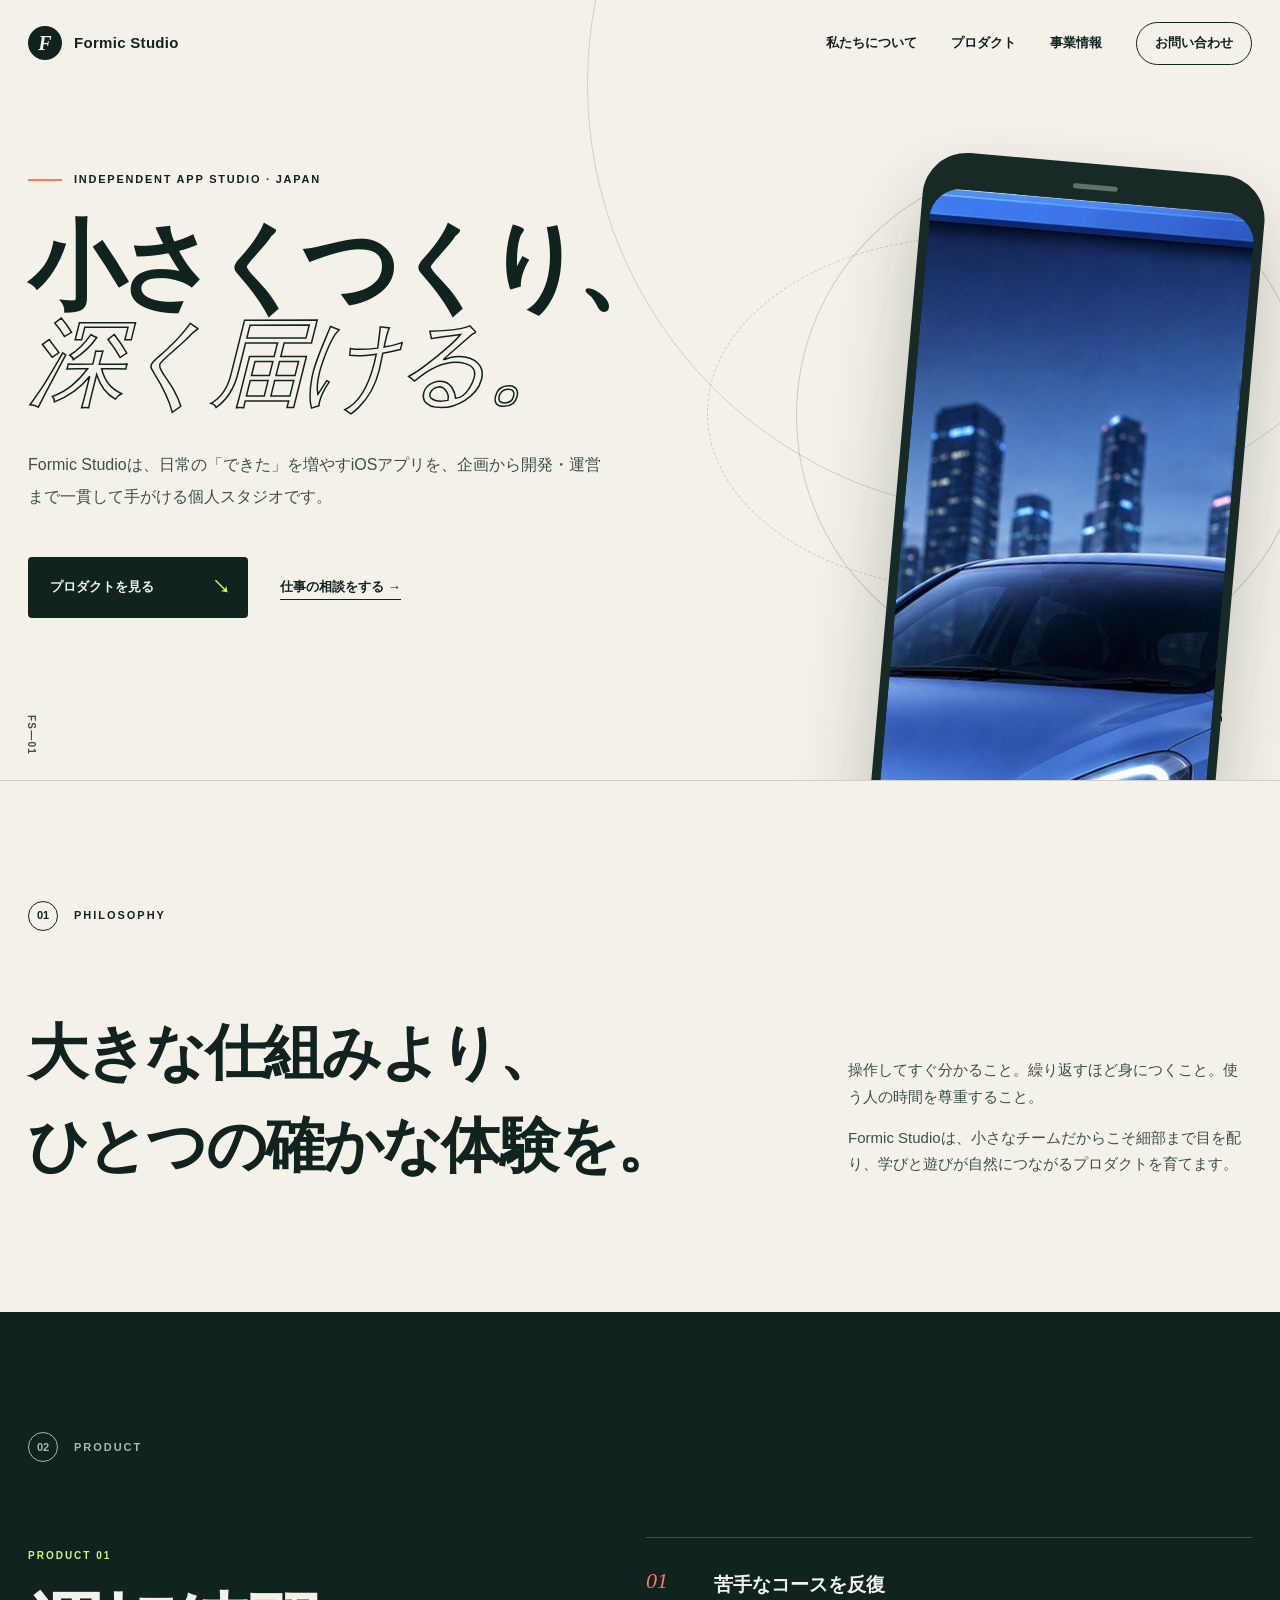
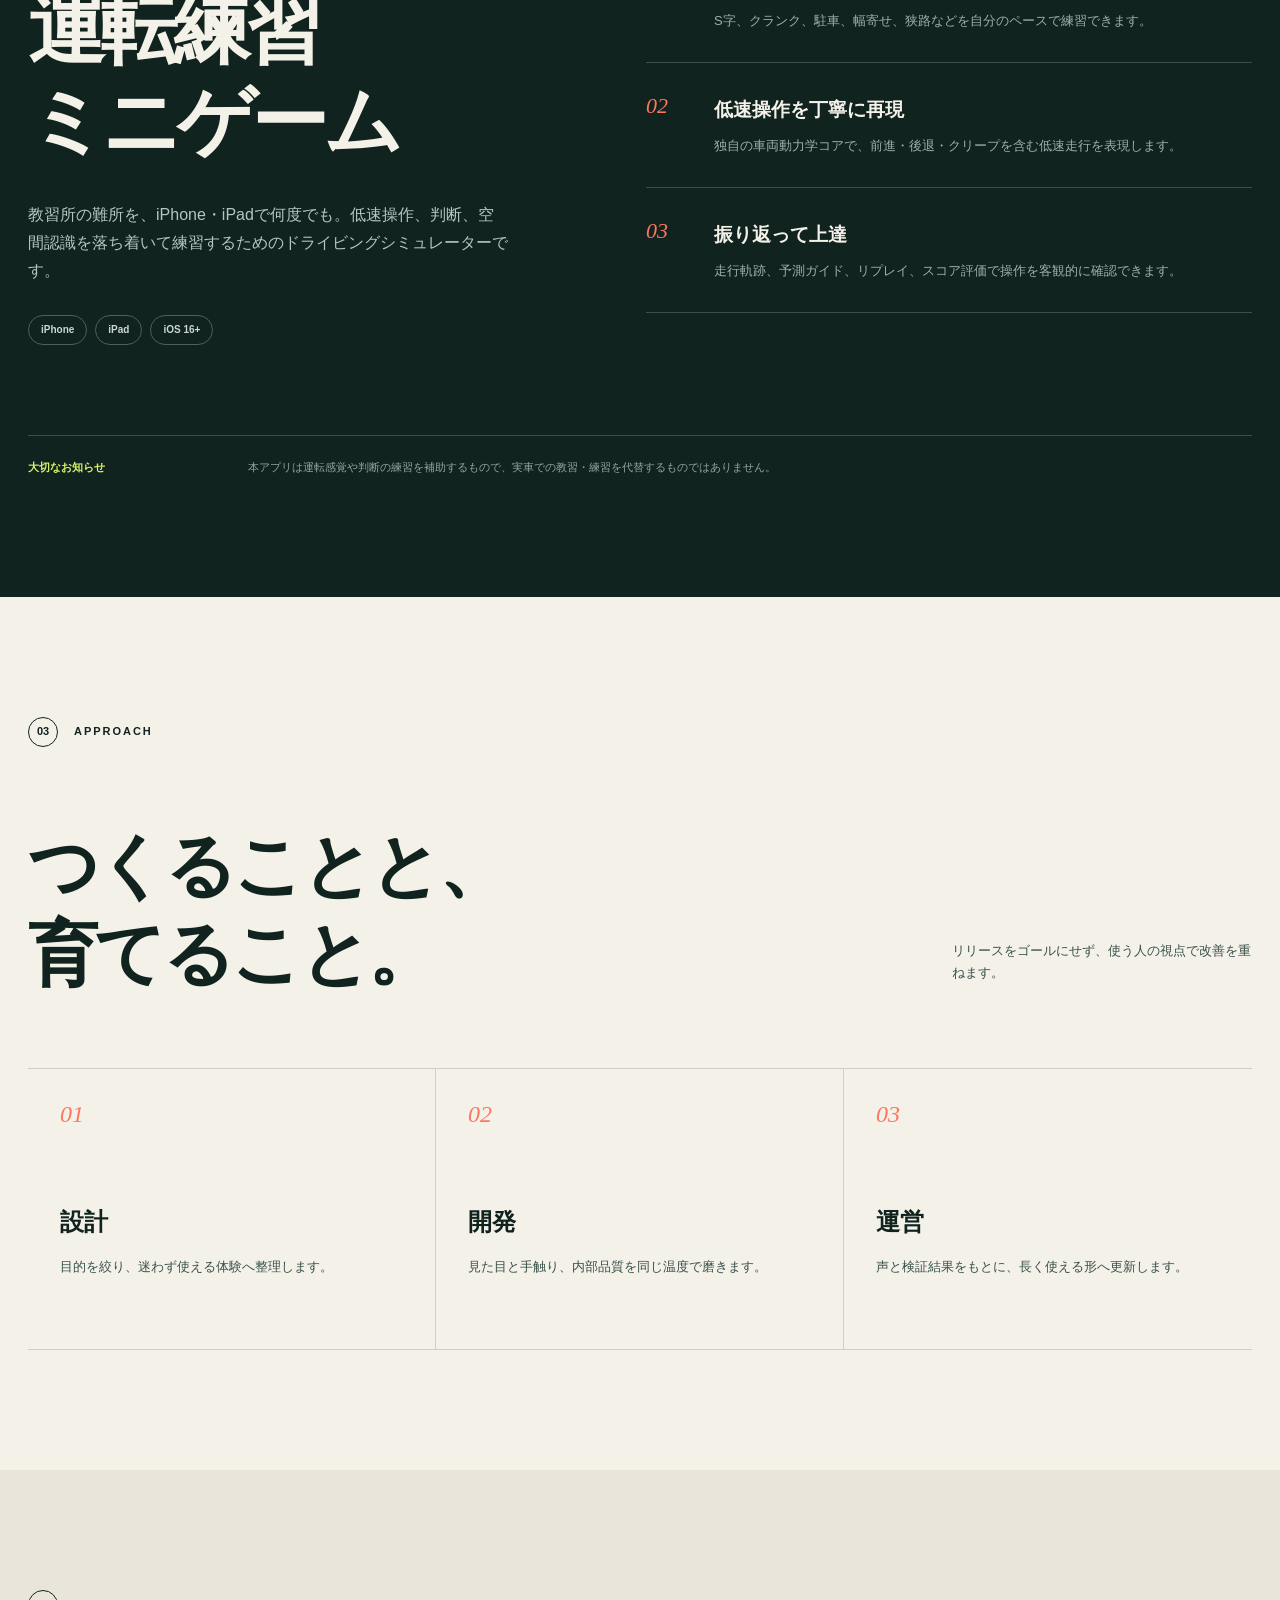
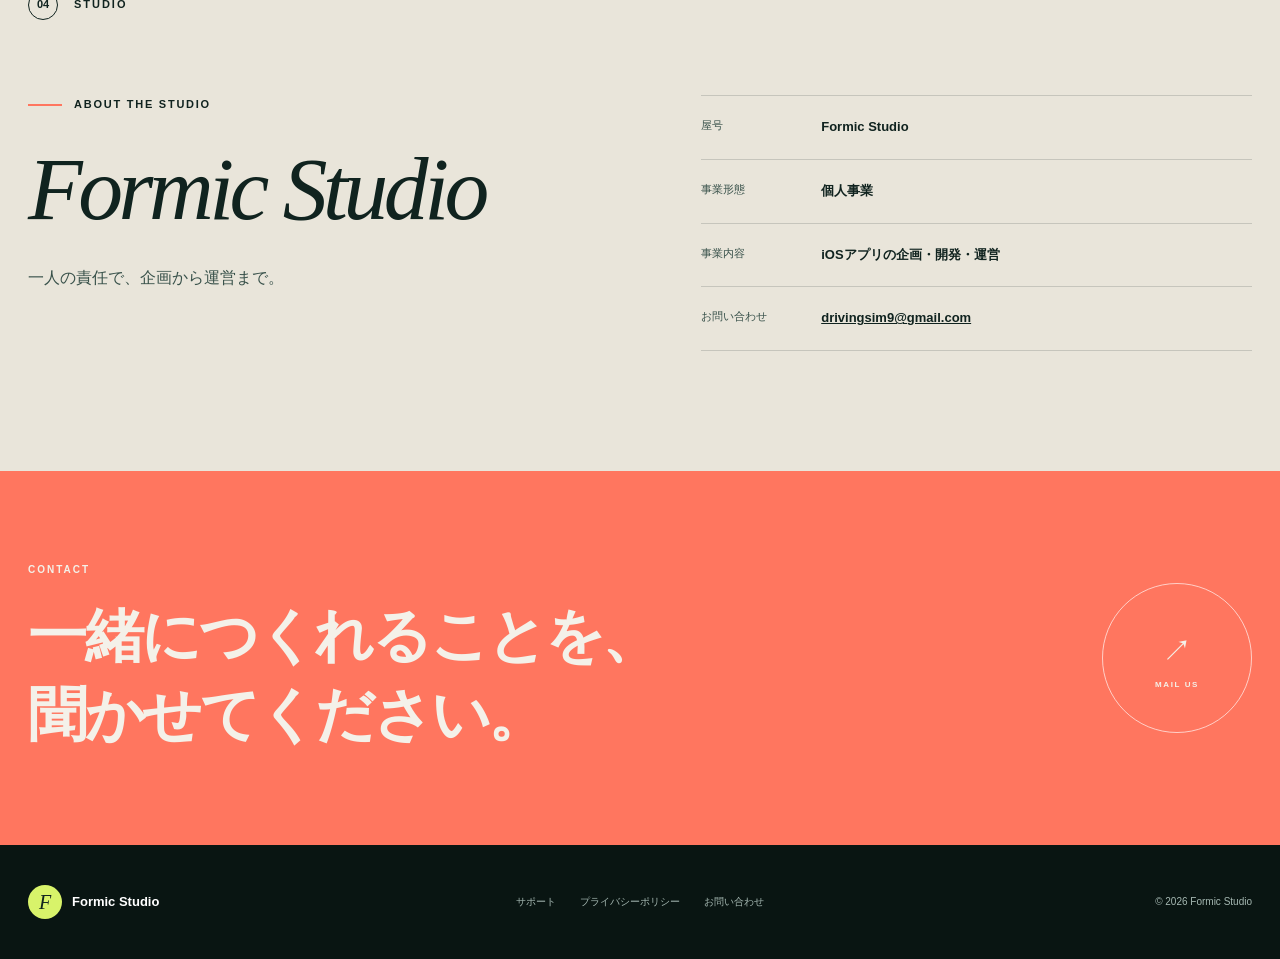
==== index.html @ 4b0eddbd "Add files via upload" ====
<!doctype html>
<html lang="ja">
<head>
  <meta charset="utf-8">
  <meta name="viewport" content="width=device-width, initial-scale=1">
  <meta name="description" content="Formic Studioは、日常の学びを手のひらに届けるiOSアプリを企画・開発する個人スタジオです。">
  <meta name="theme-color" content="#10231f">
  <title>Formic Studio — 小さくつくり、深く届ける。</title>
  <link rel="icon" href="assets/app-icon.png">
  <link rel="stylesheet" href="styles.css?v=1">
  <script>document.documentElement.classList.add('js')</script>
  <script src="main.js?v=1" defer></script>
</head>
<body>
  <a class="skip-link" href="#main">本文へ移動</a>
  <header class="site-header" data-header>
    <a class="brand" href="index.html" aria-label="Formic Studio ホーム">
      <span class="brand-mark" aria-hidden="true">F</span>
      <span>Formic Studio</span>
    </a>
    <button class="menu-button" type="button" aria-expanded="false" aria-controls="site-nav" data-menu-button>
      <span class="sr-only">メニューを開く</span><span></span><span></span>
    </button>
    <nav id="site-nav" class="site-nav" aria-label="メインナビゲーション" data-nav>
      <a href="#about">私たちについて</a>
      <a href="#product">プロダクト</a>
      <a href="#studio">事業情報</a>
      <a class="nav-contact" href="mailto:drivingsim9@gmail.com">お問い合わせ</a>
    </nav>
  </header>

  <main id="main">
    <section class="hero" aria-labelledby="hero-title">
      <div class="hero-copy">
        <p class="eyebrow"><span></span>Independent App Studio · Japan</p>
        <h1 id="hero-title">小さくつくり、<br><em>深く届ける。</em></h1>
        <p class="hero-lead">Formic Studioは、日常の「できた」を増やすiOSアプリを、企画から開発・運営まで一貫して手がける個人スタジオです。</p>
        <div class="hero-actions">
          <a class="button button-primary" href="#product">プロダクトを見る <span aria-hidden="true">↘</span></a>
          <a class="text-link" href="mailto:drivingsim9@gmail.com">仕事の相談をする <span aria-hidden="true">→</span></a>
        </div>
      </div>
      <div class="hero-visual" aria-label="Formic Studioのプロダクトイメージ">
        <div class="orbit orbit-one"></div>
        <div class="orbit orbit-two"></div>
        <div class="phone-card">
          <div class="phone-top"><span></span></div>
          <img src="assets/app-icon.png" alt="運転練習ミニゲームのアプリアイコン" width="1024" height="1024">
          <div class="phone-meta">
            <p>NOW BUILDING</p>
            <strong>運転練習<br>ミニゲーム</strong>
          </div>
        </div>
        <p class="visual-note">01 / DRIVING PRACTICE</p>
      </div>
      <div class="hero-index" aria-hidden="true">FS—01</div>
    </section>

    <section id="about" class="statement section-pad">
      <div class="section-label reveal"><span>01</span> Philosophy</div>
      <div class="statement-body reveal">
        <p>大きな仕組みより、<br>ひとつの確かな体験を。</p>
        <div>
          <p>操作してすぐ分かること。繰り返すほど身につくこと。使う人の時間を尊重すること。</p>
          <p>Formic Studioは、小さなチームだからこそ細部まで目を配り、学びと遊びが自然につながるプロダクトを育てます。</p>
        </div>
      </div>
    </section>

    <section id="product" class="product-section section-pad" aria-labelledby="product-title">
      <div class="section-label light reveal"><span>02</span> Product</div>
      <div class="product-grid">
        <div class="product-intro reveal">
          <p class="product-number">PRODUCT 01</p>
          <h2 id="product-title">運転練習<br>ミニゲーム</h2>
          <p>教習所の難所を、iPhone・iPadで何度でも。低速操作、判断、空間認識を落ち着いて練習するためのドライビングシミュレーターです。</p>
          <div class="platform-row">
            <span>iPhone</span><span>iPad</span><span>iOS 16+</span>
          </div>
        </div>
        <div class="feature-list reveal" data-delay="1">
          <article>
            <span>01</span>
            <div><h3>苦手なコースを反復</h3><p>S字、クランク、駐車、幅寄せ、狭路などを自分のペースで練習できます。</p></div>
          </article>
          <article>
            <span>02</span>
            <div><h3>低速操作を丁寧に再現</h3><p>独自の車両動力学コアで、前進・後退・クリープを含む低速走行を表現します。</p></div>
          </article>
          <article>
            <span>03</span>
            <div><h3>振り返って上達</h3><p>走行軌跡、予測ガイド、リプレイ、スコア評価で操作を客観的に確認できます。</p></div>
          </article>
        </div>
      </div>
      <div class="product-note reveal">
        <span>大切なお知らせ</span>
        <p>本アプリは運転感覚や判断の練習を補助するもので、実車での教習・練習を代替するものではありません。</p>
      </div>
    </section>

    <section class="approach section-pad" aria-labelledby="approach-title">
      <div class="section-label reveal"><span>03</span> Approach</div>
      <div class="approach-head reveal">
        <h2 id="approach-title">つくることと、<br>育てること。</h2>
        <p>リリースをゴールにせず、使う人の視点で改善を重ねます。</p>
      </div>
      <div class="approach-cards">
        <article class="reveal"><strong>01</strong><h3>設計</h3><p>目的を絞り、迷わず使える体験へ整理します。</p></article>
        <article class="reveal" data-delay="1"><strong>02</strong><h3>開発</h3><p>見た目と手触り、内部品質を同じ温度で磨きます。</p></article>
        <article class="reveal" data-delay="2"><strong>03</strong><h3>運営</h3><p>声と検証結果をもとに、長く使える形へ更新します。</p></article>
      </div>
    </section>

    <section id="studio" class="studio section-pad" aria-labelledby="studio-title">
      <div class="section-label reveal"><span>04</span> Studio</div>
      <div class="studio-grid">
        <div class="reveal">
          <p class="eyebrow"><span></span>About the studio</p>
          <h2 id="studio-title">Formic Studio</h2>
          <p class="studio-lead">一人の責任で、企画から運営まで。</p>
        </div>
        <dl class="studio-data reveal" data-delay="1">
          <div><dt>屋号</dt><dd>Formic Studio</dd></div>
          <div><dt>事業形態</dt><dd>個人事業</dd></div>
          <div><dt>事業内容</dt><dd>iOSアプリの企画・開発・運営</dd></div>
          <div><dt>お問い合わせ</dt><dd><a href="mailto:drivingsim9@gmail.com">drivingsim9@gmail.com</a></dd></div>
        </dl>
      </div>
    </section>

    <section class="contact-band" aria-labelledby="contact-title">
      <div class="reveal">
        <p>CONTACT</p>
        <h2 id="contact-title">一緒につくれることを、<br>聞かせてください。</h2>
      </div>
      <a class="contact-circle" href="mailto:drivingsim9@gmail.com" aria-label="メールでお問い合わせ">
        <span aria-hidden="true">↗</span><small>MAIL US</small>
      </a>
    </section>
  </main>

  <footer class="site-footer">
    <div class="footer-brand"><span class="brand-mark" aria-hidden="true">F</span><strong>Formic Studio</strong></div>
    <nav aria-label="フッターナビゲーション">
      <a href="support.html">サポート</a>
      <a href="privacy.html">プライバシーポリシー</a>
      <a href="mailto:drivingsim9@gmail.com">お問い合わせ</a>
    </nav>
    <p>© <span data-year>2026</span> Formic Studio</p>
  </footer>
</body>
</html>
---- styles.css ----
:root {
  --ink: #10231f;
  --ink-soft: #38514a;
  --paper: #f4f1e9;
  --paper-deep: #e9e5da;
  --lime: #d8f36a;
  --coral: #ff765f;
  --line: rgba(16, 35, 31, .16);
  --max: 1240px;
}

* { box-sizing: border-box; }
html { scroll-behavior: smooth; }
body {
  margin: 0;
  color: var(--ink);
  background: var(--paper);
  font-family: "Hiragino Kaku Gothic ProN", "Yu Gothic", "Noto Sans JP", sans-serif;
  line-height: 1.75;
  -webkit-font-smoothing: antialiased;
}
a { color: inherit; }
img { display: block; max-width: 100%; }
button, a { -webkit-tap-highlight-color: transparent; }
.sr-only { position: absolute; width: 1px; height: 1px; padding: 0; margin: -1px; overflow: hidden; clip: rect(0, 0, 0, 0); white-space: nowrap; border: 0; }
.skip-link { position: fixed; z-index: 100; top: 8px; left: 8px; padding: 10px 16px; background: #fff; transform: translateY(-150%); }
.skip-link:focus { transform: translateY(0); }

.site-header {
  position: fixed;
  z-index: 20;
  top: 0;
  left: 0;
  width: 100%;
  display: flex;
  align-items: center;
  justify-content: space-between;
  padding: 22px max(28px, calc((100vw - var(--max)) / 2));
  transition: background .3s, padding .3s, box-shadow .3s;
}
.site-header.scrolled { padding-top: 13px; padding-bottom: 13px; background: rgba(244, 241, 233, .9); box-shadow: 0 1px 0 var(--line); backdrop-filter: blur(14px); }
.brand { display: inline-flex; align-items: center; gap: 12px; font-size: 15px; font-weight: 800; letter-spacing: .02em; text-decoration: none; }
.brand-mark { display: inline-grid; width: 34px; height: 34px; place-items: center; border-radius: 50%; color: var(--paper); background: var(--ink); font-family: Georgia, serif; font-size: 20px; font-style: italic; }
.site-nav { display: flex; align-items: center; gap: 34px; font-size: 13px; font-weight: 700; }
.site-nav a { text-decoration: none; }
.site-nav a:not(.nav-contact):hover { opacity: .55; }
.nav-contact { padding: 9px 18px; border: 1px solid var(--ink); border-radius: 99px; }
.nav-contact:hover { color: var(--paper); background: var(--ink); }
.menu-button { position: absolute; z-index: 3; top: 14px; right: 22px; display: grid; gap: 6px; width: 42px; height: 42px; padding: 12px; border: 0; border-radius: 50%; background: var(--ink); cursor: pointer; }
.menu-button span:not(.sr-only) { display: block; height: 1px; background: white; transition: transform .2s; }
.menu-button[aria-expanded="true"] { background: var(--paper); }
.menu-button[aria-expanded="true"] span:not(.sr-only) { background: var(--ink); }
.menu-button[aria-expanded="true"] span:nth-last-child(2) { transform: translateY(3.5px) rotate(45deg); }
.menu-button[aria-expanded="true"] span:last-child { transform: translateY(-3.5px) rotate(-45deg); }
.site-header:has(.menu-button[aria-expanded="true"]) .brand { color: var(--paper); }
.site-header:has(.menu-button[aria-expanded="true"]) .brand-mark { color: var(--ink); background: var(--lime); }

.hero { position: relative; min-height: 780px; padding: 170px max(28px, calc((100vw - var(--max)) / 2)) 100px; overflow: hidden; }
.hero::before { content: ""; position: absolute; right: -13vw; top: -27vw; width: 67vw; height: 67vw; border: 1px solid var(--line); border-radius: 50%; }
.hero-copy { position: relative; z-index: 2; width: 55%; }
.eyebrow { display: flex; align-items: center; gap: 12px; margin: 0 0 30px; font-size: 11px; font-weight: 800; letter-spacing: .16em; text-transform: uppercase; }
.eyebrow span { width: 34px; height: 2px; background: var(--coral); }
.hero h1 { margin: 0; font-size: clamp(62px, 7.6vw, 116px); font-weight: 700; line-height: .98; letter-spacing: -.075em; }
.hero h1 em { color: transparent; -webkit-text-stroke: 1.5px var(--ink); font-family: Georgia, "Yu Mincho", serif; font-weight: 400; }
.hero-lead { width: min(580px, 95%); margin: 38px 0 0; color: var(--ink-soft); font-size: 16px; line-height: 2; }
.hero-actions { display: flex; align-items: center; gap: 32px; margin-top: 44px; }
.button { display: inline-flex; align-items: center; justify-content: space-between; min-width: 220px; padding: 15px 18px 15px 22px; border-radius: 4px; font-size: 13px; font-weight: 800; text-decoration: none; }
.button-primary { color: var(--paper); background: var(--ink); }
.button-primary span { color: var(--lime); font-size: 18px; }
.button-primary:hover { transform: translateY(-2px); }
.text-link { font-size: 13px; font-weight: 800; text-decoration: none; border-bottom: 1px solid var(--ink); }
.hero-visual { position: absolute; z-index: 1; right: max(28px, calc((100vw - var(--max)) / 2)); top: 145px; width: min(38vw, 470px); height: 570px; }
.phone-card { position: absolute; z-index: 2; right: 7%; top: 3%; width: 73%; padding: 9px 9px 23px; border-radius: 44px; background: #172a26; box-shadow: 0 40px 80px rgba(16,35,31,.24); transform: rotate(5deg); }
.phone-top { height: 28px; display: grid; place-items: center; }
.phone-top span { width: 45px; height: 5px; border-radius: 9px; background: #62716d; }
.phone-card img { border-radius: 30px; aspect-ratio: 1; object-fit: cover; }
.phone-meta { display: flex; justify-content: space-between; align-items: end; padding: 18px 12px 0; color: white; }
.phone-meta p { margin: 0; color: var(--lime); font-size: 8px; font-weight: 800; letter-spacing: .15em; }
.phone-meta strong { text-align: right; font-size: 16px; line-height: 1.3; }
.orbit { position: absolute; border: 1px solid rgba(16,35,31,.18); border-radius: 50%; }
.orbit-one { inset: 3% -12% 8% 3%; }
.orbit-two { inset: 16% 2% 22% -16%; border-style: dashed; }
.visual-note { position: absolute; right: -35px; bottom: 52px; margin: 0; font-size: 9px; font-weight: 800; letter-spacing: .18em; transform: rotate(90deg); }
.hero-index { position: absolute; left: 22px; bottom: 25px; color: var(--ink-soft); font-size: 10px; font-weight: 800; letter-spacing: .12em; writing-mode: vertical-rl; }

.section-pad { padding: 120px max(28px, calc((100vw - var(--max)) / 2)); }
.section-label { display: flex; gap: 16px; align-items: center; margin-bottom: 75px; font-size: 11px; font-weight: 800; letter-spacing: .18em; text-transform: uppercase; }
.section-label span { display: grid; width: 30px; height: 30px; place-items: center; border: 1px solid currentColor; border-radius: 50%; letter-spacing: 0; }
.section-label.light { color: #a6bbb4; }
.statement { border-top: 1px solid var(--line); }
.statement-body { display: grid; grid-template-columns: 1.25fr .75fr; gap: 12%; }
.statement-body > p { margin: 0; font-family: "Yu Mincho", "Hiragino Mincho ProN", serif; font-size: clamp(36px, 4.7vw, 68px); font-weight: 600; line-height: 1.55; letter-spacing: -.03em; }
.statement-body > div { align-self: end; color: var(--ink-soft); font-size: 15px; }

.product-section { color: #f4f1e9; background: var(--ink); }
.product-grid { display: grid; grid-template-columns: .9fr 1.1fr; gap: 10%; }
.product-number { color: var(--lime); font-size: 10px; font-weight: 800; letter-spacing: .2em; }
.product-intro h2 { margin: 20px 0 32px; font-family: "Yu Mincho", serif; font-size: clamp(48px, 6vw, 86px); line-height: 1.2; letter-spacing: -.06em; }
.product-intro > p:not(.product-number) { max-width: 480px; color: #b5c6c0; }
.platform-row { display: flex; flex-wrap: wrap; gap: 8px; margin-top: 30px; }
.platform-row span { padding: 5px 12px; border: 1px solid #4b625b; border-radius: 99px; color: #cbd8d4; font-size: 10px; font-weight: 700; }
.feature-list { border-top: 1px solid #3a5049; }
.feature-list article { display: grid; grid-template-columns: 48px 1fr; gap: 20px; padding: 30px 0; border-bottom: 1px solid #3a5049; }
.feature-list article > span { color: var(--coral); font: italic 22px Georgia, serif; }
.feature-list h3 { margin: 0 0 8px; font-size: 19px; }
.feature-list p { margin: 0; color: #9cb0a9; font-size: 13px; }
.product-note { display: grid; grid-template-columns: 190px 1fr; gap: 30px; margin-top: 90px; padding-top: 22px; border-top: 1px solid #3a5049; color: #91a69f; font-size: 11px; }
.product-note span { color: var(--lime); font-weight: 800; }
.product-note p { margin: 0; }

.approach-head { display: flex; justify-content: space-between; align-items: end; margin-bottom: 70px; }
.approach-head h2 { margin: 0; font-family: "Yu Mincho", serif; font-size: clamp(42px, 5.5vw, 76px); line-height: 1.25; letter-spacing: -.05em; }
.approach-head p { max-width: 300px; color: var(--ink-soft); font-size: 13px; }
.approach-cards { display: grid; grid-template-columns: repeat(3, 1fr); border-top: 1px solid var(--line); border-bottom: 1px solid var(--line); }
.approach-cards article { min-height: 280px; padding: 32px; border-right: 1px solid var(--line); }
.approach-cards article:last-child { border: 0; }
.approach-cards strong { color: var(--coral); font: italic 24px Georgia, serif; }
.approach-cards h3 { margin: 70px 0 12px; font-size: 24px; }
.approach-cards p { color: var(--ink-soft); font-size: 13px; }

.studio { background: var(--paper-deep); }
.studio-grid { display: grid; grid-template-columns: 1fr 1fr; gap: 10%; }
.studio h2 { margin: 0; font: italic clamp(54px, 7vw, 98px)/1 Georgia, serif; letter-spacing: -.05em; }
.studio-lead { margin-top: 30px; color: var(--ink-soft); }
.studio-data { margin: 0; border-top: 1px solid var(--line); }
.studio-data div { display: grid; grid-template-columns: 120px 1fr; padding: 20px 0; border-bottom: 1px solid var(--line); }
.studio-data dt { color: var(--ink-soft); font-size: 11px; }
.studio-data dd { margin: 0; font-size: 13px; font-weight: 700; }

.contact-band { display: flex; justify-content: space-between; align-items: center; padding: 90px max(28px, calc((100vw - var(--max)) / 2)); color: var(--paper); background: var(--coral); }
.contact-band p { margin: 0 0 18px; font-size: 10px; font-weight: 800; letter-spacing: .2em; }
.contact-band h2 { margin: 0; font-family: "Yu Mincho", serif; font-size: clamp(34px, 4.6vw, 64px); line-height: 1.35; letter-spacing: -.04em; }
.contact-circle { display: grid; flex: 0 0 150px; height: 150px; place-items: center; align-content: center; border: 1px solid rgba(255,255,255,.65); border-radius: 50%; text-decoration: none; transition: background .2s, color .2s; }
.contact-circle span { font-size: 30px; }
.contact-circle small { font-size: 8px; font-weight: 800; letter-spacing: .2em; }
.contact-circle:hover { color: var(--coral); background: var(--paper); }

.site-footer { display: grid; grid-template-columns: 1fr auto 1fr; align-items: center; gap: 30px; padding: 38px max(28px, calc((100vw - var(--max)) / 2)); color: #a5b8b2; background: #091512; font-size: 10px; }
.footer-brand { display: flex; align-items: center; gap: 10px; color: white; font-size: 13px; }
.footer-brand .brand-mark { color: var(--ink); background: var(--lime); }
.site-footer nav { display: flex; gap: 24px; }
.site-footer nav a { text-decoration: none; }
.site-footer nav a:hover { color: white; }
.site-footer > p { justify-self: end; }

.page-hero { padding: 170px max(28px, calc((100vw - 900px)) / 2) 70px; border-bottom: 1px solid var(--line); }
.page-hero .eyebrow { margin-bottom: 18px; }
.page-hero h1 { margin: 0; font-family: "Yu Mincho", serif; font-size: clamp(46px, 7vw, 82px); line-height: 1.2; letter-spacing: -.05em; }
.page-hero p:last-child { max-width: 600px; margin: 24px 0 0; color: var(--ink-soft); }
.document { max-width: 900px; margin: 0 auto; padding: 70px 28px 120px; }
.document section { margin-bottom: 55px; }
.document h2 { margin: 0 0 20px; padding-bottom: 12px; border-bottom: 1px solid var(--line); font-size: 21px; }
.document h3 { margin-top: 28px; font-size: 16px; }
.document p, .document li { color: var(--ink-soft); font-size: 14px; }
.document a { font-weight: 700; }
.document .updated { margin-bottom: 45px; font-size: 11px; }
.faq { border-top: 1px solid var(--line); }
.faq details { border-bottom: 1px solid var(--line); }
.faq summary { padding: 22px 40px 22px 0; cursor: pointer; font-weight: 800; list-style: none; position: relative; }
.faq summary::after { content: "+"; position: absolute; right: 8px; font-size: 22px; font-weight: 400; }
.faq details[open] summary::after { content: "−"; }
.faq details p { margin: 0; padding: 0 40px 24px 0; }
.support-contact { padding: 36px; color: var(--paper); background: var(--ink); }
.support-contact h2 { border: 0; }
.support-contact p { color: #b5c6c0; }
.support-contact a { color: var(--lime); }

.reveal { transition: opacity .75s ease, transform .75s cubic-bezier(.2,.8,.2,1); }
.js .reveal { opacity: 0; transform: translateY(24px); }
.reveal[data-delay="1"] { transition-delay: .12s; }
.reveal[data-delay="2"] { transition-delay: .24s; }
.js .reveal.visible { opacity: 1; transform: translateY(0); }

@media (min-width: 901px) {
  .menu-button { display: none; }
}

@media (max-width: 900px) {
  .site-header { padding-left: 22px; padding-right: 22px; }
  .brand { position: relative; z-index: 3; }
  .site-nav { position: fixed; inset: 0; z-index: 2; display: flex; flex-direction: column; justify-content: center; gap: 24px; visibility: hidden; opacity: 0; color: var(--paper); background: var(--ink); font-size: 19px; transition: opacity .2s, visibility .2s; }
  .site-nav.open { visibility: visible; opacity: 1; }
  .nav-contact { border-color: var(--paper); }
  .hero { min-height: 1040px; padding-top: 150px; }
  .hero-copy { width: 100%; }
  .hero h1 { font-size: clamp(56px, 15vw, 90px); }
  .hero-visual { top: 580px; right: 50%; width: min(78vw, 430px); height: 480px; transform: translateX(50%); }
  .phone-card { width: 68%; }
  .statement-body, .product-grid, .studio-grid { grid-template-columns: 1fr; gap: 65px; }
  .statement-body > div { max-width: 600px; }
  .approach-head { display: block; }
  .approach-head p { margin-top: 24px; }
  .site-footer { grid-template-columns: 1fr; text-align: center; }
  .footer-brand, .site-footer nav { justify-content: center; flex-wrap: wrap; }
  .site-footer > p { justify-self: center; }
}

@media (max-width: 600px) {
  .section-pad { padding-top: 90px; padding-bottom: 90px; }
  .hero { min-height: 930px; }
  .hero-lead { font-size: 14px; }
  .hero-actions { align-items: flex-start; flex-direction: column; gap: 20px; }
  .hero-visual { top: 610px; height: 380px; }
  .section-label { margin-bottom: 48px; }
  .statement-body > p { font-size: 34px; }
  .product-intro h2 { font-size: 47px; }
  .product-note { grid-template-columns: 1fr; }
  .approach-cards { grid-template-columns: 1fr; }
  .approach-cards article { min-height: auto; border-right: 0; border-bottom: 1px solid var(--line); }
  .approach-cards h3 { margin-top: 35px; }
  .studio-data div { grid-template-columns: 95px 1fr; }
  .contact-band { align-items: flex-start; flex-direction: column; gap: 50px; }
  .contact-circle { flex-basis: 120px; width: 120px; height: 120px; align-self: flex-end; }
  .page-hero { padding-top: 140px; }
  .document { padding-top: 50px; }
}

@media (prefers-reduced-motion: reduce) {
  html { scroll-behavior: auto; }
  *, *::before, *::after { animation-duration: .01ms !important; transition-duration: .01ms !important; }
  .reveal { opacity: 1; transform: none; }
}
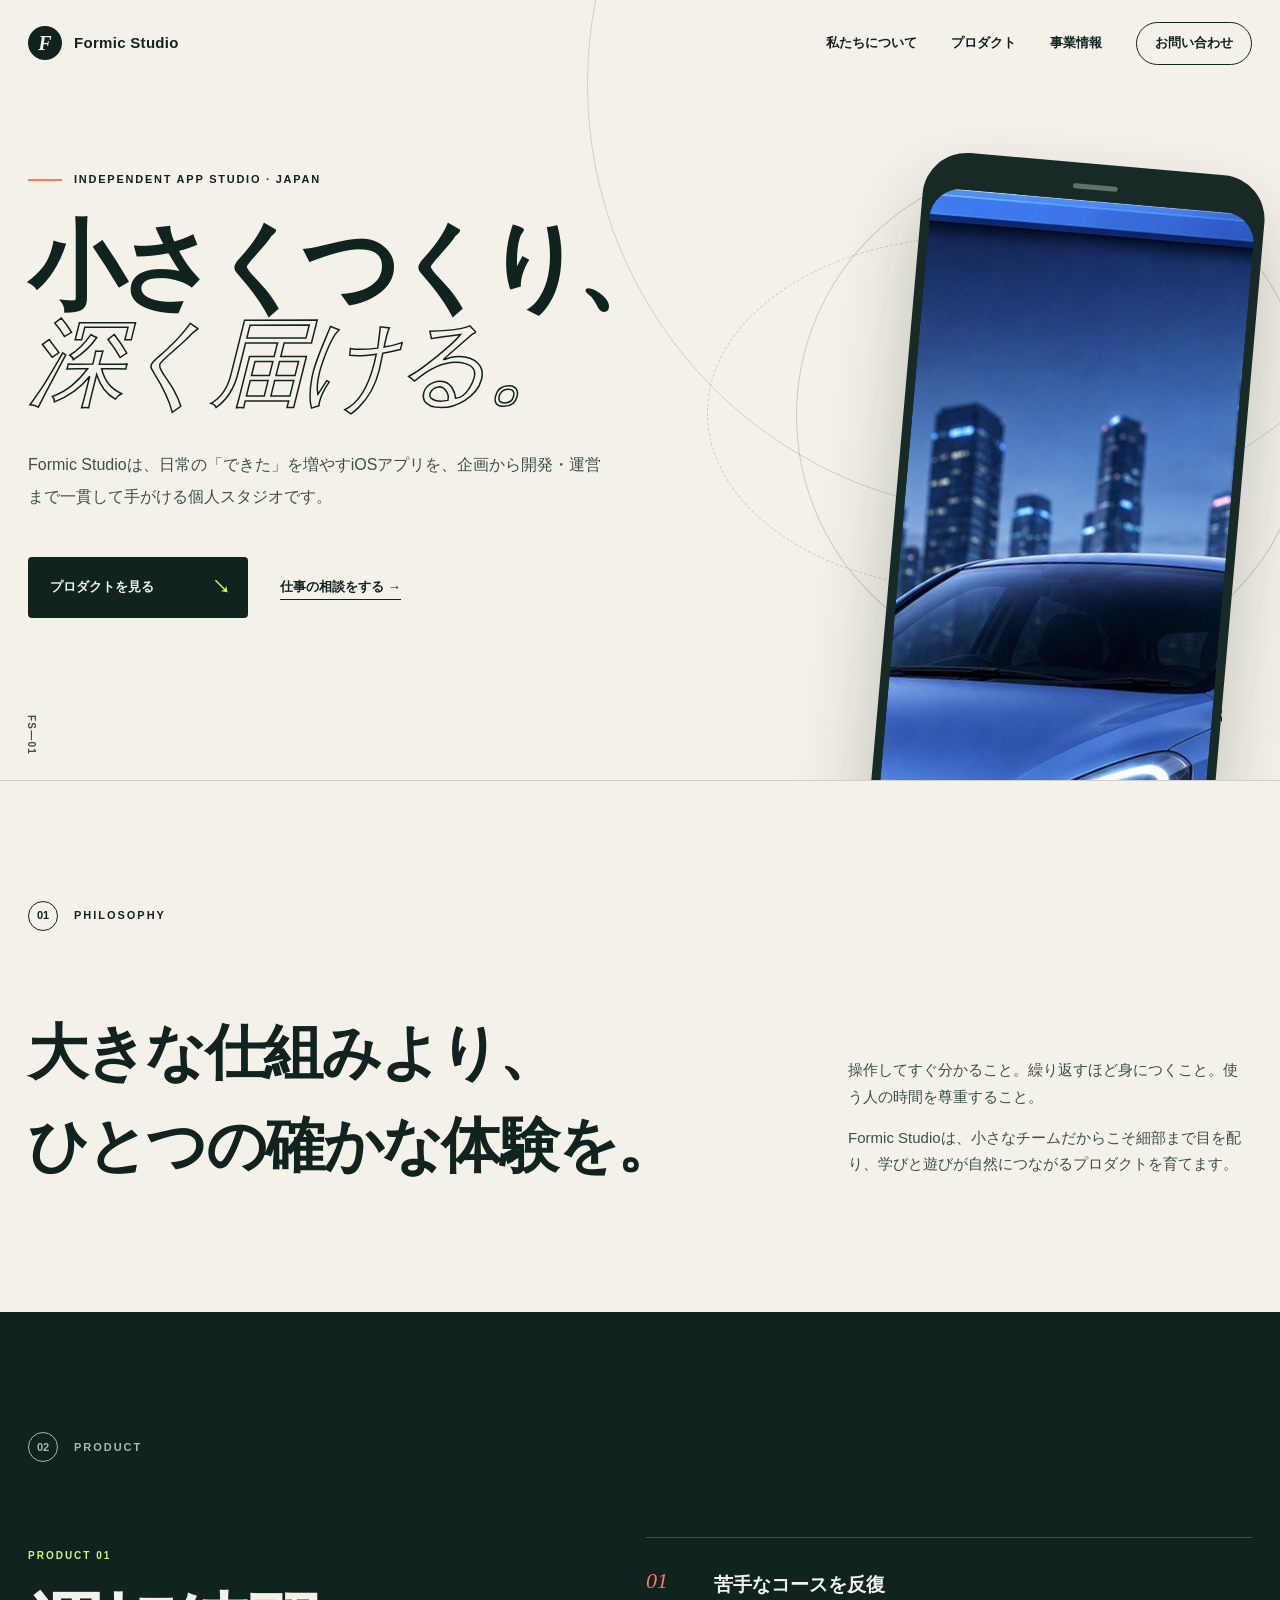
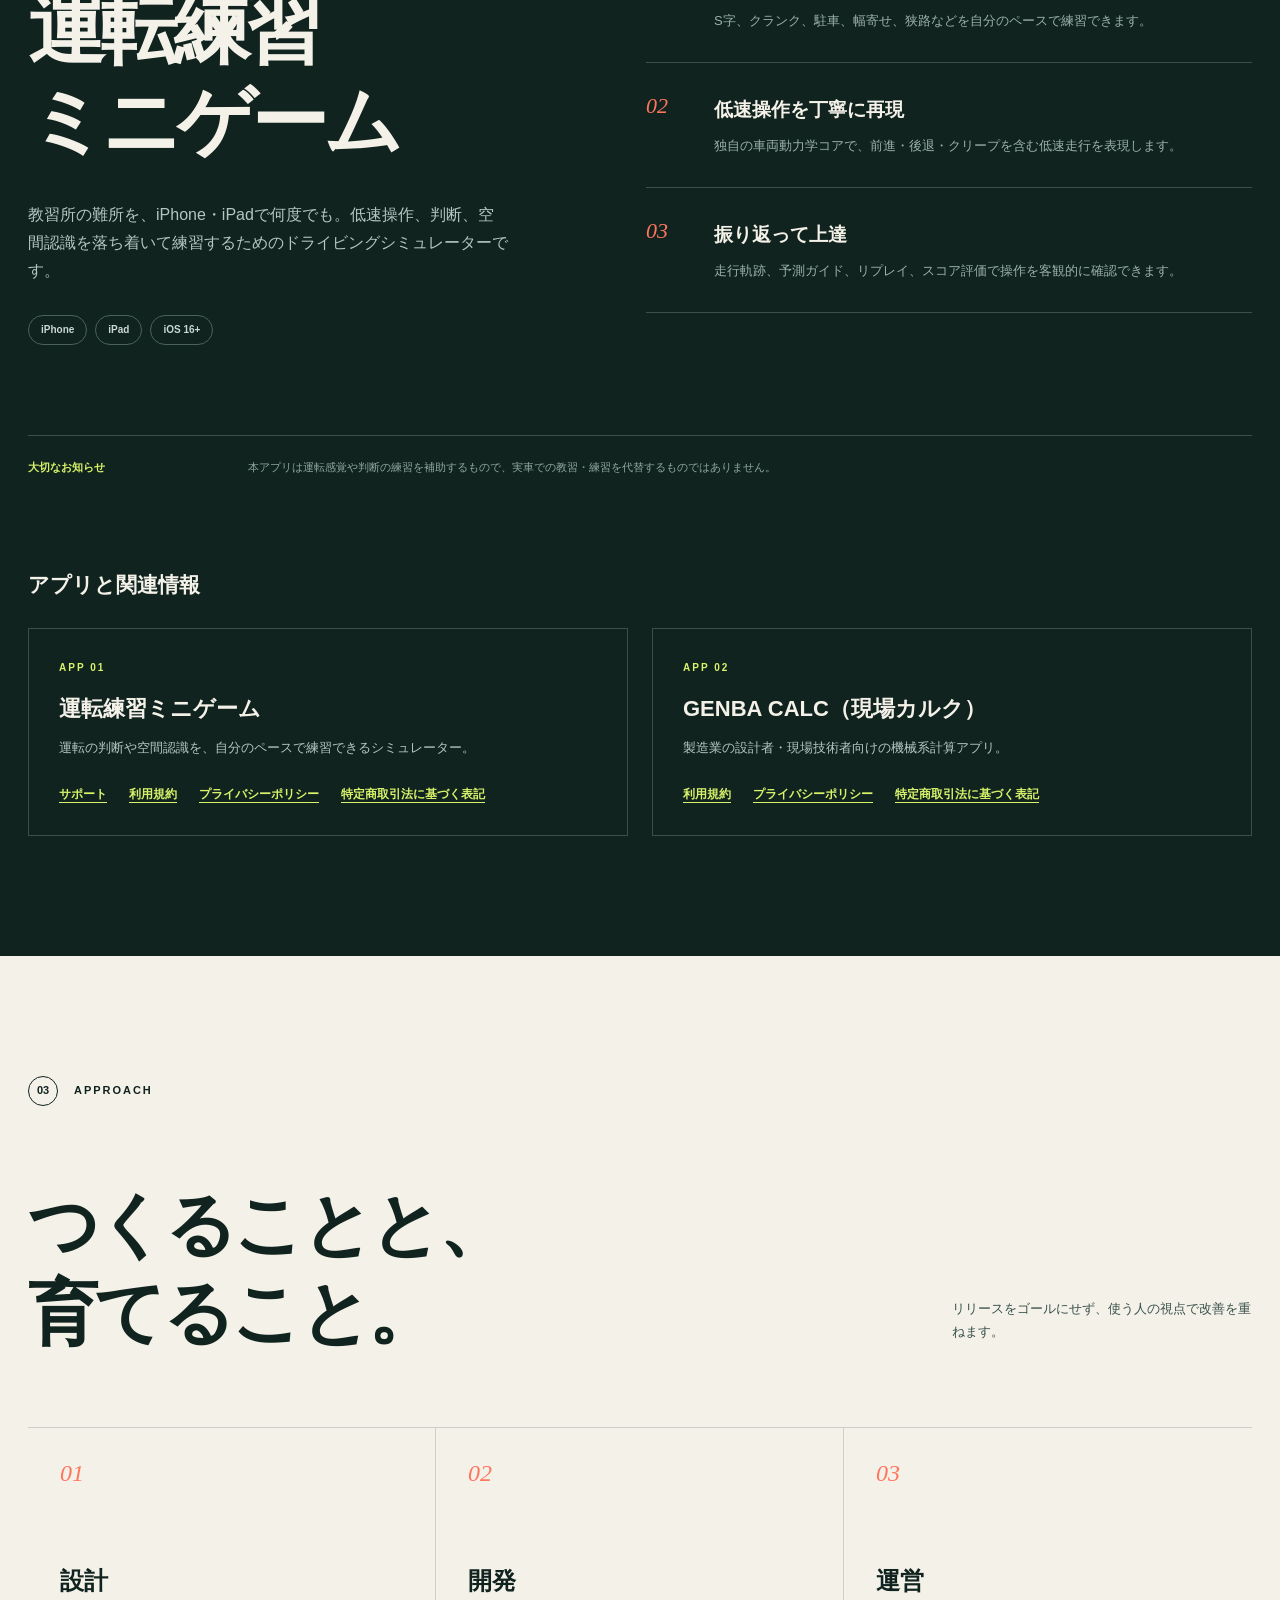
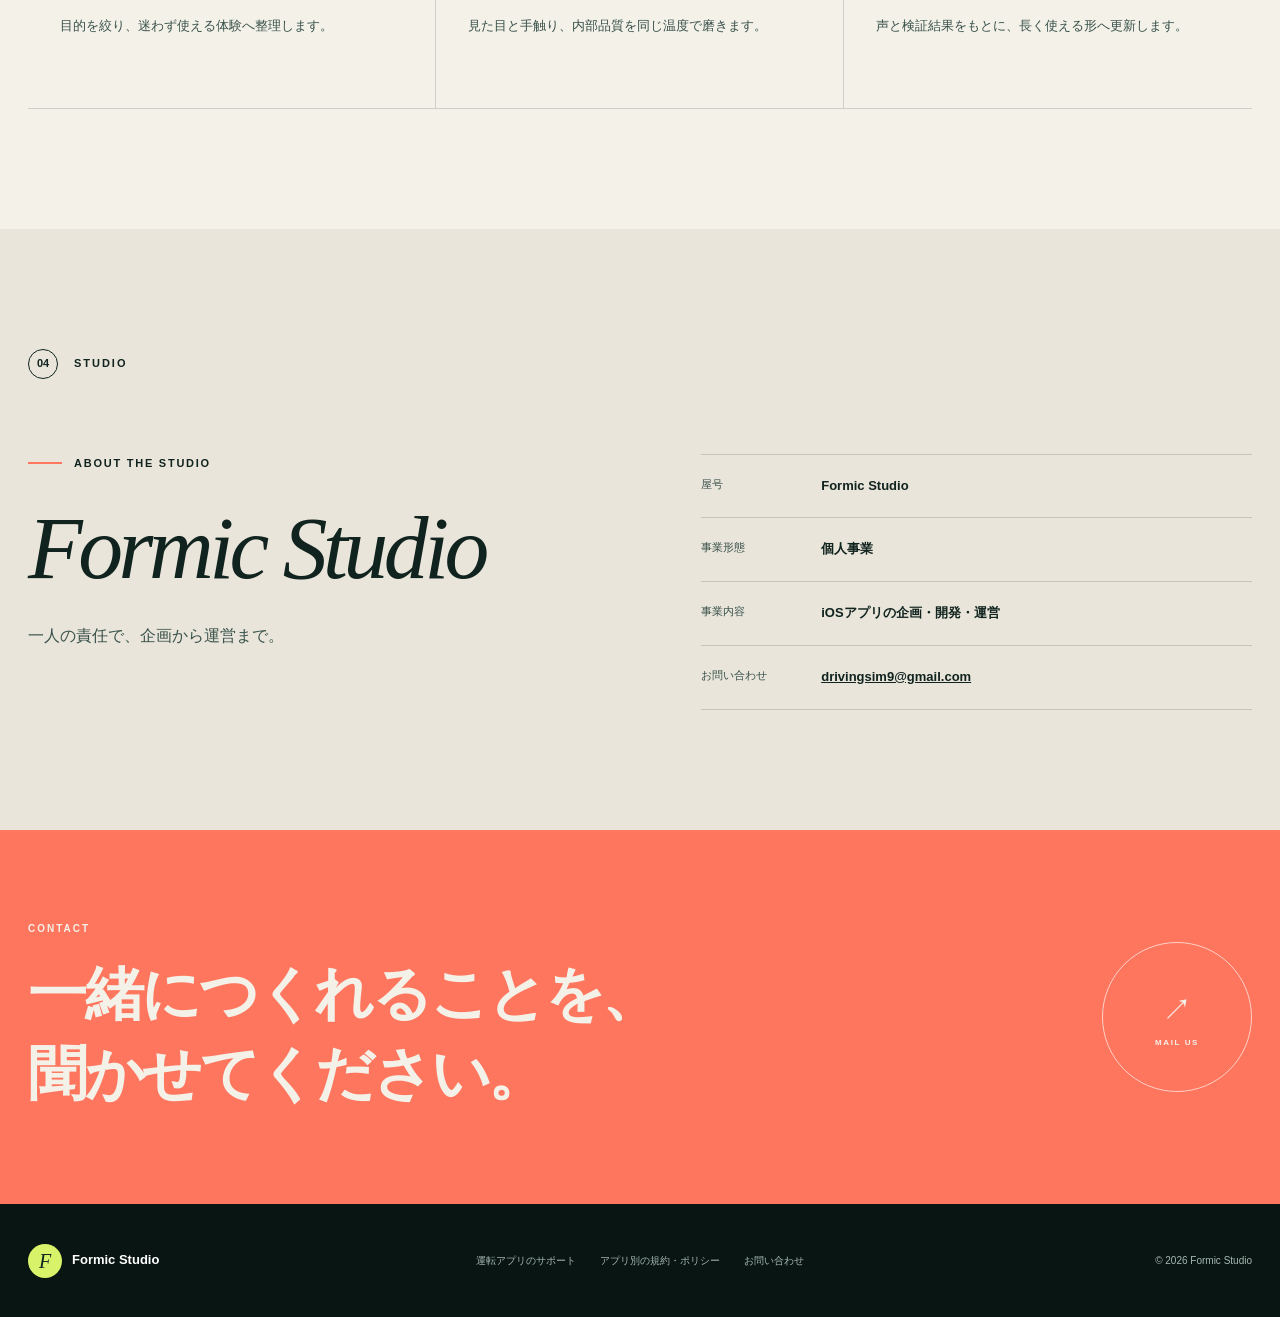
==== commit d2c4e98a: "Add HTML files for terms of service, privacy policy, and commercial transaction law compliance - Cre" ====
--- a/index.html
+++ b/index.html
@@ -97,6 +97,32 @@
         <span>大切なお知らせ</span>
         <p>本アプリは運転感覚や判断の練習を補助するもので、実車での教習・練習を代替するものではありません。</p>
       </div>
+      <div id="app-documents" class="app-documents">
+        <h3 class="reveal">アプリと関連情報</h3>
+        <div class="app-document-grid">
+          <article class="app-document-card reveal">
+            <p class="product-number">APP 01</p>
+            <h4>運転練習ミニゲーム</h4>
+            <p>運転の判断や空間認識を、自分のペースで練習できるシミュレーター。</p>
+            <nav aria-label="運転練習ミニゲームの関連情報">
+              <a href="apps/driving-sim/support/">サポート</a>
+              <a href="apps/driving-sim/terms/">利用規約</a>
+              <a href="apps/driving-sim/privacy/">プライバシーポリシー</a>
+              <a href="apps/driving-sim/commercial/">特定商取引法に基づく表記</a>
+            </nav>
+          </article>
+          <article class="app-document-card reveal" data-delay="1">
+            <p class="product-number">APP 02</p>
+            <h4>GENBA CALC（現場カルク）</h4>
+            <p>製造業の設計者・現場技術者向けの機械系計算アプリ。</p>
+            <nav aria-label="GENBA CALCの関連情報">
+              <a href="apps/genba-calc/terms/">利用規約</a>
+              <a href="apps/genba-calc/privacy/">プライバシーポリシー</a>
+              <a href="apps/genba-calc/commercial/">特定商取引法に基づく表記</a>
+            </nav>
+          </article>
+        </div>
+      </div>
     </section>
 
     <section class="approach section-pad" aria-labelledby="approach-title">
@@ -143,8 +169,8 @@
   <footer class="site-footer">
     <div class="footer-brand"><span class="brand-mark" aria-hidden="true">F</span><strong>Formic Studio</strong></div>
     <nav aria-label="フッターナビゲーション">
-      <a href="support.html">サポート</a>
-      <a href="privacy.html">プライバシーポリシー</a>
+      <a href="apps/driving-sim/support/">運転アプリのサポート</a>
+      <a href="#app-documents">アプリ別の規約・ポリシー</a>
       <a href="mailto:drivingsim9@gmail.com">お問い合わせ</a>
     </nav>
     <p>© <span data-year>2026</span> Formic Studio</p>
--- a/styles.css
+++ b/styles.css
@@ -107,6 +107,16 @@
 .product-note { display: grid; grid-template-columns: 190px 1fr; gap: 30px; margin-top: 90px; padding-top: 22px; border-top: 1px solid #3a5049; color: #91a69f; font-size: 11px; }
 .product-note span { color: var(--lime); font-weight: 800; }
 .product-note p { margin: 0; }
+.app-documents { margin-top: 90px; scroll-margin-top: 100px; }
+.app-documents > h3 { margin: 0 0 24px; font-size: 21px; }
+.app-document-grid { display: grid; grid-template-columns: repeat(2, minmax(0, 1fr)); gap: 24px; }
+.app-document-card { padding: 30px; border: 1px solid #3a5049; }
+.app-document-card .product-number { margin: 0; }
+.app-document-card h4 { margin: 14px 0 8px; font-size: 22px; }
+.app-document-card > p:not(.product-number) { margin: 0 0 24px; color: #b5c6c0; font-size: 13px; }
+.app-document-card nav { display: flex; flex-wrap: wrap; gap: 12px 22px; }
+.app-document-card nav a { color: var(--lime); font-size: 12px; font-weight: 700; text-underline-offset: 4px; }
+.app-document-card nav a:hover { color: var(--paper); }
 
 .approach-head { display: flex; justify-content: space-between; align-items: end; margin-bottom: 70px; }
 .approach-head h2 { margin: 0; font-family: "Yu Mincho", serif; font-size: clamp(42px, 5.5vw, 76px); line-height: 1.25; letter-spacing: -.05em; }
@@ -205,6 +215,7 @@
   .statement-body > p { font-size: 34px; }
   .product-intro h2 { font-size: 47px; }
   .product-note { grid-template-columns: 1fr; }
+  .app-document-grid { grid-template-columns: 1fr; }
   .approach-cards { grid-template-columns: 1fr; }
   .approach-cards article { min-height: auto; border-right: 0; border-bottom: 1px solid var(--line); }
   .approach-cards h3 { margin-top: 35px; }
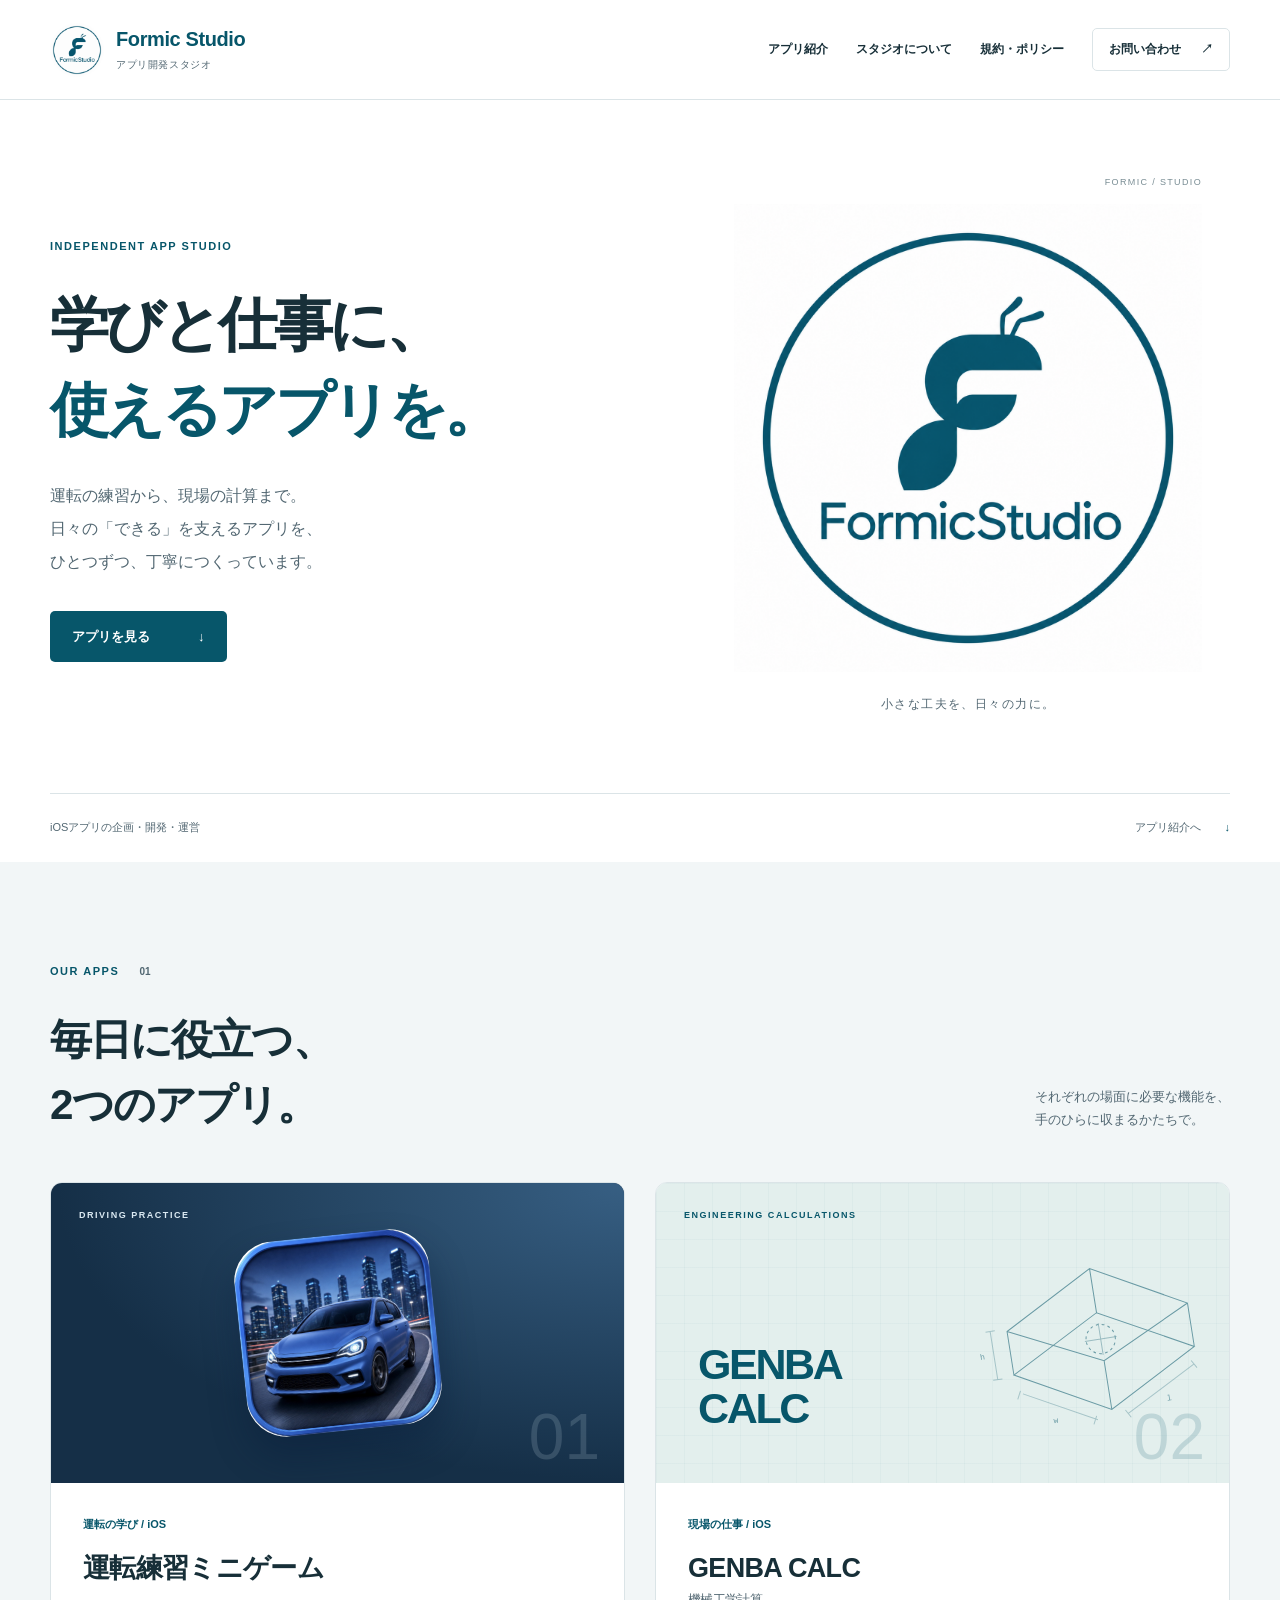
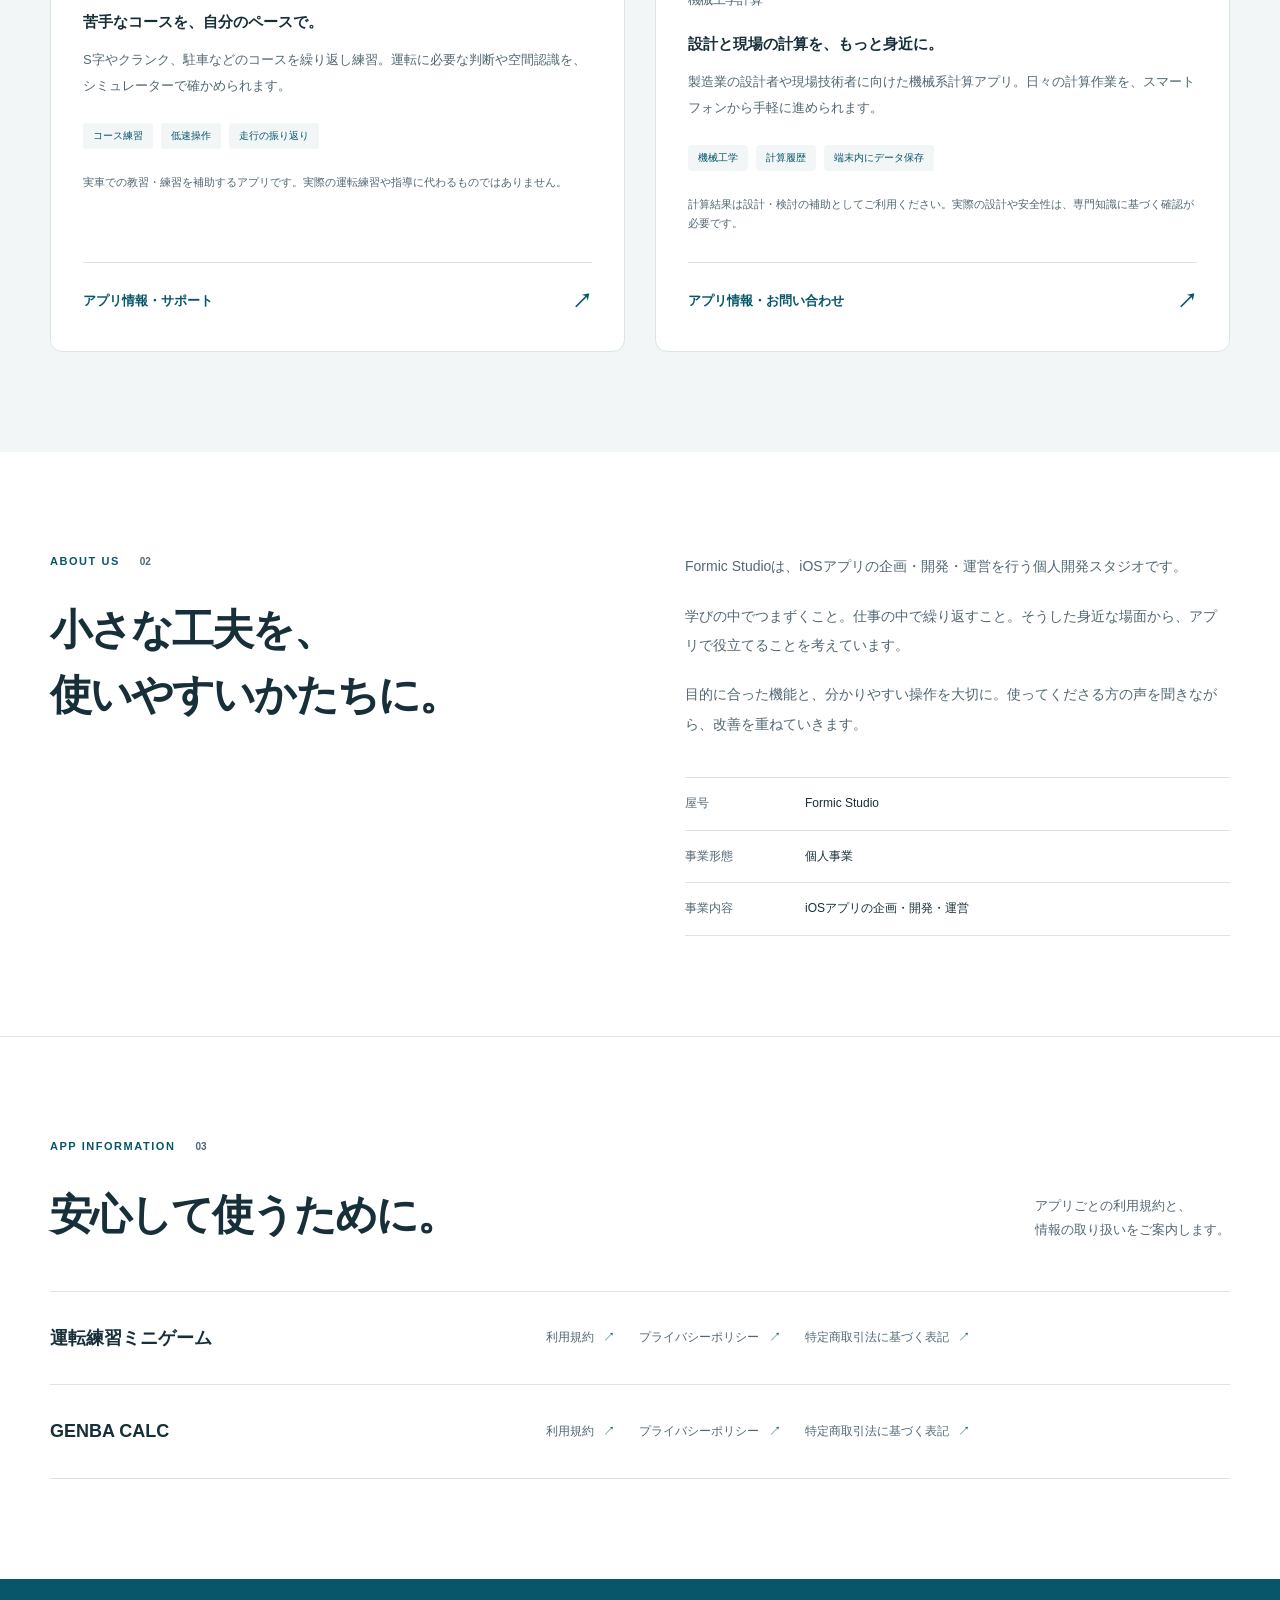
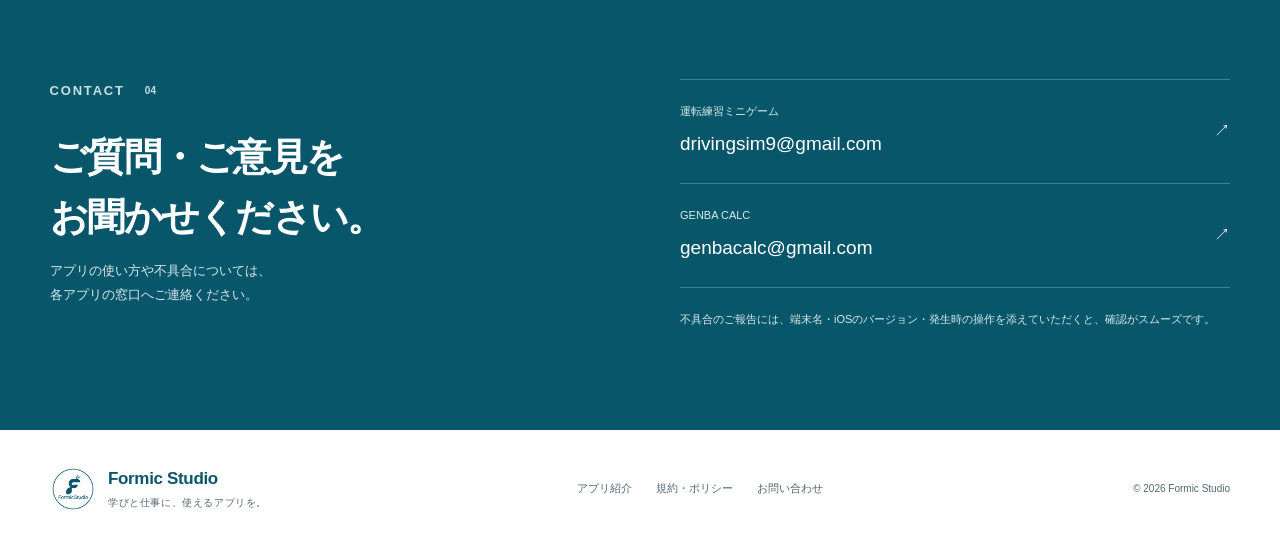
==== commit 6733e4c8: "Refactor code structure for improved readability and maintainability" ====
--- a/index.html
+++ b/index.html
@@ -3,177 +3,142 @@
 <head>
   <meta charset="utf-8">
   <meta name="viewport" content="width=device-width, initial-scale=1">
-  <meta name="description" content="Formic Studioは、日常の学びを手のひらに届けるiOSアプリを企画・開発する個人スタジオです。">
-  <meta name="theme-color" content="#10231f">
-  <title>Formic Studio — 小さくつくり、深く届ける。</title>
-  <link rel="icon" href="assets/app-icon.png">
-  <link rel="stylesheet" href="styles.css?v=1">
-  <script>document.documentElement.classList.add('js')</script>
-  <script src="main.js?v=1" defer></script>
+  <meta name="description" content="Formic Studioは、学びと仕事に役立つiOSアプリをつくる個人開発スタジオです。運転練習ミニゲーム、GENBA CALCの紹介・サポート・利用規約をご案内します。">
+  <meta name="theme-color" content="#07566a">
+  <meta property="og:type" content="website">
+  <meta property="og:title" content="Formic Studio | 学びと仕事に、使えるアプリを。">
+  <meta property="og:description" content="運転の練習から、現場の計算まで。日々の「できる」を支えるiOSアプリをつくっています。">
+  <meta property="og:url" content="https://formicstudio.jp/">
+  <meta property="og:image" content="https://formicstudio.jp/assets/formic-studio-logo.png">
+  <title>Formic Studio | 学びと仕事に、使えるアプリを。</title>
+  <link rel="icon" type="image/png" href="assets/formic-studio-logo.png">
+  <link rel="stylesheet" href="styles.css?v=2">
+  <script src="main.js?v=2" defer></script>
 </head>
-<body>
+<body class="home">
   <a class="skip-link" href="#main">本文へ移動</a>
   <header class="site-header" data-header>
     <a class="brand" href="index.html" aria-label="Formic Studio ホーム">
-      <span class="brand-mark" aria-hidden="true">F</span>
-      <span>Formic Studio</span>
+      <img class="brand-logo" src="assets/formic-studio-logo.png" alt="" width="64" height="64">
+      <span>Formic Studio<small>アプリ開発スタジオ</small></span>
     </a>
     <button class="menu-button" type="button" aria-expanded="false" aria-controls="site-nav" data-menu-button>
       <span class="sr-only">メニューを開く</span><span></span><span></span>
     </button>
     <nav id="site-nav" class="site-nav" aria-label="メインナビゲーション" data-nav>
-      <a href="#about">私たちについて</a>
-      <a href="#product">プロダクト</a>
-      <a href="#studio">事業情報</a>
-      <a class="nav-contact" href="mailto:drivingsim9@gmail.com">お問い合わせ</a>
+      <a href="#product">アプリ紹介</a>
+      <a href="#about">スタジオについて</a>
+      <a href="#app-documents">規約・ポリシー</a>
+      <a class="nav-contact" href="#contact">お問い合わせ <span aria-hidden="true">↗</span></a>
     </nav>
   </header>
 
   <main id="main">
-    <section class="hero" aria-labelledby="hero-title">
+    <section class="hero container" aria-labelledby="hero-title">
       <div class="hero-copy">
-        <p class="eyebrow"><span></span>Independent App Studio · Japan</p>
-        <h1 id="hero-title">小さくつくり、<br><em>深く届ける。</em></h1>
-        <p class="hero-lead">Formic Studioは、日常の「できた」を増やすiOSアプリを、企画から開発・運営まで一貫して手がける個人スタジオです。</p>
-        <div class="hero-actions">
-          <a class="button button-primary" href="#product">プロダクトを見る <span aria-hidden="true">↘</span></a>
-          <a class="text-link" href="mailto:drivingsim9@gmail.com">仕事の相談をする <span aria-hidden="true">→</span></a>
-        </div>
+        <p class="eyebrow">INDEPENDENT APP STUDIO</p>
+        <h1 id="hero-title">学びと仕事に、<br><span>使えるアプリを。</span></h1>
+        <p class="hero-lead">運転の練習から、現場の計算まで。<br>日々の「できる」を支えるアプリを、<br class="desktop-break">ひとつずつ、丁寧につくっています。</p>
+        <a class="button button-primary" href="#product">アプリを見る <span aria-hidden="true">↓</span></a>
       </div>
-      <div class="hero-visual" aria-label="Formic Studioのプロダクトイメージ">
-        <div class="orbit orbit-one"></div>
-        <div class="orbit orbit-two"></div>
-        <div class="phone-card">
-          <div class="phone-top"><span></span></div>
-          <img src="assets/app-icon.png" alt="運転練習ミニゲームのアプリアイコン" width="1024" height="1024">
-          <div class="phone-meta">
-            <p>NOW BUILDING</p>
-            <strong>運転練習<br>ミニゲーム</strong>
-          </div>
-        </div>
-        <p class="visual-note">01 / DRIVING PRACTICE</p>
-      </div>
-      <div class="hero-index" aria-hidden="true">FS—01</div>
+      <figure class="hero-art">
+        <span class="art-coordinate" aria-hidden="true">FORMIC / STUDIO</span>
+        <img src="assets/formic-studio-logo.png" alt="円の中に、触角を持つFのシンボルとFormicStudioの文字を配したロゴ" width="1254" height="1254" fetchpriority="high">
+        <figcaption>小さな工夫を、日々の力に。</figcaption>
+      </figure>
+      <div class="hero-bottom"><span>iOSアプリの企画・開発・運営</span><a href="#product">アプリ紹介へ <span aria-hidden="true">↓</span></a></div>
     </section>
 
-    <section id="about" class="statement section-pad">
-      <div class="section-label reveal"><span>01</span> Philosophy</div>
-      <div class="statement-body reveal">
-        <p>大きな仕組みより、<br>ひとつの確かな体験を。</p>
-        <div>
-          <p>操作してすぐ分かること。繰り返すほど身につくこと。使う人の時間を尊重すること。</p>
-          <p>Formic Studioは、小さなチームだからこそ細部まで目を配り、学びと遊びが自然につながるプロダクトを育てます。</p>
+    <section id="product" class="apps-section section-pad" aria-labelledby="apps-title">
+      <div class="container">
+        <div class="section-heading reveal">
+          <div><p class="eyebrow">OUR APPS <span>01</span></p><h2 id="apps-title">毎日に役立つ、<br>2つのアプリ。</h2></div>
+          <p class="section-intro">それぞれの場面に必要な機能を、<br>手のひらに収まるかたちで。</p>
         </div>
-      </div>
-    </section>
-
-    <section id="product" class="product-section section-pad" aria-labelledby="product-title">
-      <div class="section-label light reveal"><span>02</span> Product</div>
-      <div class="product-grid">
-        <div class="product-intro reveal">
-          <p class="product-number">PRODUCT 01</p>
-          <h2 id="product-title">運転練習<br>ミニゲーム</h2>
-          <p>教習所の難所を、iPhone・iPadで何度でも。低速操作、判断、空間認識を落ち着いて練習するためのドライビングシミュレーターです。</p>
-          <div class="platform-row">
-            <span>iPhone</span><span>iPad</span><span>iOS 16+</span>
-          </div>
-        </div>
-        <div class="feature-list reveal" data-delay="1">
-          <article>
-            <span>01</span>
-            <div><h3>苦手なコースを反復</h3><p>S字、クランク、駐車、幅寄せ、狭路などを自分のペースで練習できます。</p></div>
+        <div class="apps-grid">
+          <article class="app-card reveal">
+            <div class="app-visual driving-visual">
+              <span class="visual-label">DRIVING PRACTICE</span>
+              <img src="assets/app-icon.png" alt="青い車を描いた運転練習ミニゲームのアプリアイコン" width="1024" height="1024" loading="lazy">
+              <span class="visual-index" aria-hidden="true">01</span>
+            </div>
+            <div class="app-card-body">
+              <p class="app-category">運転の学び / iOS</p>
+              <h3>運転練習ミニゲーム</h3>
+              <p class="app-tagline">苦手なコースを、自分のペースで。</p>
+              <p class="app-description">S字やクランク、駐車などのコースを繰り返し練習。運転に必要な判断や空間認識を、シミュレーターで確かめられます。</p>
+              <ul class="app-tags" aria-label="アプリの特長"><li>コース練習</li><li>低速操作</li><li>走行の振り返り</li></ul>
+              <p class="app-notice">実車での教習・練習を補助するアプリです。実際の運転練習や指導に代わるものではありません。</p>
+              <a class="card-link" href="apps/driving-sim/">アプリ情報・サポート <span aria-hidden="true">↗</span></a>
+            </div>
           </article>
-          <article>
-            <span>02</span>
-            <div><h3>低速操作を丁寧に再現</h3><p>独自の車両動力学コアで、前進・後退・クリープを含む低速走行を表現します。</p></div>
-          </article>
-          <article>
-            <span>03</span>
-            <div><h3>振り返って上達</h3><p>走行軌跡、予測ガイド、リプレイ、スコア評価で操作を客観的に確認できます。</p></div>
-          </article>
-        </div>
-      </div>
-      <div class="product-note reveal">
-        <span>大切なお知らせ</span>
-        <p>本アプリは運転感覚や判断の練習を補助するもので、実車での教習・練習を代替するものではありません。</p>
-      </div>
-      <div id="app-documents" class="app-documents">
-        <h3 class="reveal">アプリと関連情報</h3>
-        <div class="app-document-grid">
-          <article class="app-document-card reveal">
-            <p class="product-number">APP 01</p>
-            <h4>運転練習ミニゲーム</h4>
-            <p>運転の判断や空間認識を、自分のペースで練習できるシミュレーター。</p>
-            <nav aria-label="運転練習ミニゲームの関連情報">
-              <a href="apps/driving-sim/support/">サポート</a>
-              <a href="apps/driving-sim/terms/">利用規約</a>
-              <a href="apps/driving-sim/privacy/">プライバシーポリシー</a>
-              <a href="apps/driving-sim/commercial/">特定商取引法に基づく表記</a>
-            </nav>
-          </article>
-          <article class="app-document-card reveal" data-delay="1">
-            <p class="product-number">APP 02</p>
-            <h4>GENBA CALC（現場カルク）</h4>
-            <p>製造業の設計者・現場技術者向けの機械系計算アプリ。</p>
-            <nav aria-label="GENBA CALCの関連情報">
-              <a href="apps/genba-calc/terms/">利用規約</a>
-              <a href="apps/genba-calc/privacy/">プライバシーポリシー</a>
-              <a href="apps/genba-calc/commercial/">特定商取引法に基づく表記</a>
-            </nav>
+          <article class="app-card reveal">
+            <div class="app-visual calc-visual" aria-hidden="true">
+              <span class="visual-label">ENGINEERING CALCULATIONS</span>
+              <svg class="engineering-art" viewBox="0 0 420 270" fill="none">
+                <g stroke="currentColor" stroke-width="1.5">
+                  <path d="M73 165 210 92l137 73-137 74-137-74Z M73 165V99l137-74 137 74v66 M210 92V25 M210 239v-74 M73 99l137 66 137-66" />
+                  <path d="M48 95v73m-7-73h14m-14 73h14 M82 195l105 56m-108-61-6 12m113 43-6 12 M233 249l109-58m-112 52 7 12m102-70 7 12" opacity=".5"/>
+                  <circle cx="210" cy="132" r="22" stroke-dasharray="4 5"/>
+                  <path d="M186 132h48m-24-24v48" opacity=".6"/>
+                </g>
+                <g fill="currentColor" font-family="monospace" font-size="12"><text x="27" y="135">h</text><text x="121" y="246">w</text><text x="294" y="239">l</text></g>
+              </svg>
+              <strong class="calc-wordmark">GENBA<span>CALC</span></strong>
+              <span class="visual-index">02</span>
+            </div>
+            <div class="app-card-body">
+              <p class="app-category">現場の仕事 / iOS</p>
+              <h3>GENBA CALC <span class="app-subtitle">機械工学計算</span></h3>
+              <p class="app-tagline">設計と現場の計算を、もっと身近に。</p>
+              <p class="app-description">製造業の設計者や現場技術者に向けた機械系計算アプリ。日々の計算作業を、スマートフォンから手軽に進められます。</p>
+              <ul class="app-tags" aria-label="アプリの特長"><li>機械工学</li><li>計算履歴</li><li>端末内にデータ保存</li></ul>
+              <p class="app-notice">計算結果は設計・検討の補助としてご利用ください。実際の設計や安全性は、専門知識に基づく確認が必要です。</p>
+              <a class="card-link" href="apps/genba-calc/">アプリ情報・お問い合わせ <span aria-hidden="true">↗</span></a>
+            </div>
           </article>
         </div>
       </div>
     </section>
 
-    <section class="approach section-pad" aria-labelledby="approach-title">
-      <div class="section-label reveal"><span>03</span> Approach</div>
-      <div class="approach-head reveal">
-        <h2 id="approach-title">つくることと、<br>育てること。</h2>
-        <p>リリースをゴールにせず、使う人の視点で改善を重ねます。</p>
-      </div>
-      <div class="approach-cards">
-        <article class="reveal"><strong>01</strong><h3>設計</h3><p>目的を絞り、迷わず使える体験へ整理します。</p></article>
-        <article class="reveal" data-delay="1"><strong>02</strong><h3>開発</h3><p>見た目と手触り、内部品質を同じ温度で磨きます。</p></article>
-        <article class="reveal" data-delay="2"><strong>03</strong><h3>運営</h3><p>声と検証結果をもとに、長く使える形へ更新します。</p></article>
+    <section id="about" class="about-section section-pad" aria-labelledby="about-title">
+      <div class="container about-grid">
+        <div class="reveal"><p class="eyebrow">ABOUT US <span>02</span></p><h2 id="about-title">小さな工夫を、<br>使いやすいかたちに。</h2></div>
+        <div class="about-copy reveal">
+          <p>Formic Studioは、iOSアプリの企画・開発・運営を行う個人開発スタジオです。</p>
+          <p>学びの中でつまずくこと。仕事の中で繰り返すこと。そうした身近な場面から、アプリで役立てることを考えています。</p>
+          <p>目的に合った機能と、分かりやすい操作を大切に。使ってくださる方の声を聞きながら、改善を重ねていきます。</p>
+          <dl class="studio-data"><div><dt>屋号</dt><dd>Formic Studio</dd></div><div><dt>事業形態</dt><dd>個人事業</dd></div><div><dt>事業内容</dt><dd>iOSアプリの企画・開発・運営</dd></div></dl>
+        </div>
       </div>
     </section>
 
-    <section id="studio" class="studio section-pad" aria-labelledby="studio-title">
-      <div class="section-label reveal"><span>04</span> Studio</div>
-      <div class="studio-grid">
-        <div class="reveal">
-          <p class="eyebrow"><span></span>About the studio</p>
-          <h2 id="studio-title">Formic Studio</h2>
-          <p class="studio-lead">一人の責任で、企画から運営まで。</p>
+    <section id="app-documents" class="documents-section section-pad" aria-labelledby="documents-title">
+      <div class="container">
+        <div class="section-heading reveal"><div><p class="eyebrow">APP INFORMATION <span>03</span></p><h2 id="documents-title">安心して使うために。</h2></div><p class="section-intro">アプリごとの利用規約と、<br>情報の取り扱いをご案内します。</p></div>
+        <div class="document-directory reveal">
+          <div class="directory-row"><h3>運転練習ミニゲーム</h3><nav aria-label="運転練習ミニゲームの規約・ポリシー"><a href="apps/driving-sim/terms/">利用規約 <span aria-hidden="true">↗</span></a><a href="apps/driving-sim/privacy/">プライバシーポリシー <span aria-hidden="true">↗</span></a><a href="apps/driving-sim/commercial/">特定商取引法に基づく表記 <span aria-hidden="true">↗</span></a></nav></div>
+          <div class="directory-row"><h3>GENBA CALC</h3><nav aria-label="GENBA CALCの規約・ポリシー"><a href="apps/genba-calc/terms/">利用規約 <span aria-hidden="true">↗</span></a><a href="apps/genba-calc/privacy/">プライバシーポリシー <span aria-hidden="true">↗</span></a><a href="apps/genba-calc/commercial/">特定商取引法に基づく表記 <span aria-hidden="true">↗</span></a></nav></div>
         </div>
-        <dl class="studio-data reveal" data-delay="1">
-          <div><dt>屋号</dt><dd>Formic Studio</dd></div>
-          <div><dt>事業形態</dt><dd>個人事業</dd></div>
-          <div><dt>事業内容</dt><dd>iOSアプリの企画・開発・運営</dd></div>
-          <div><dt>お問い合わせ</dt><dd><a href="mailto:drivingsim9@gmail.com">drivingsim9@gmail.com</a></dd></div>
-        </dl>
       </div>
     </section>
 
-    <section class="contact-band" aria-labelledby="contact-title">
-      <div class="reveal">
-        <p>CONTACT</p>
-        <h2 id="contact-title">一緒につくれることを、<br>聞かせてください。</h2>
+    <section id="contact" class="contact-section section-pad" aria-labelledby="contact-title">
+      <div class="container contact-grid">
+        <div class="reveal"><p class="eyebrow">CONTACT <span>04</span></p><h2 id="contact-title">ご質問・ご意見を<br>お聞かせください。</h2><p>アプリの使い方や不具合については、<br>各アプリの窓口へご連絡ください。</p></div>
+        <div class="contact-options reveal">
+          <a href="mailto:drivingsim9@gmail.com"><span><small>運転練習ミニゲーム</small><strong>drivingsim9@gmail.com</strong></span><span aria-hidden="true">↗</span></a>
+          <a href="mailto:genbacalc@gmail.com"><span><small>GENBA CALC</small><strong>genbacalc@gmail.com</strong></span><span aria-hidden="true">↗</span></a>
+          <p>不具合のご報告には、端末名・iOSのバージョン・発生時の操作を添えていただくと、確認がスムーズです。</p>
+        </div>
       </div>
-      <a class="contact-circle" href="mailto:drivingsim9@gmail.com" aria-label="メールでお問い合わせ">
-        <span aria-hidden="true">↗</span><small>MAIL US</small>
-      </a>
     </section>
   </main>
 
-  <footer class="site-footer">
-    <div class="footer-brand"><span class="brand-mark" aria-hidden="true">F</span><strong>Formic Studio</strong></div>
-    <nav aria-label="フッターナビゲーション">
-      <a href="apps/driving-sim/support/">運転アプリのサポート</a>
-      <a href="#app-documents">アプリ別の規約・ポリシー</a>
-      <a href="mailto:drivingsim9@gmail.com">お問い合わせ</a>
-    </nav>
+  <footer class="site-footer"><div class="container footer-inner">
+    <a class="brand footer-brand" href="index.html"><img class="brand-logo" src="assets/formic-studio-logo.png" alt="" width="64" height="64"><span>Formic Studio<small>学びと仕事に、使えるアプリを。</small></span></a>
+    <nav aria-label="フッターナビゲーション"><a href="#product">アプリ紹介</a><a href="#app-documents">規約・ポリシー</a><a href="#contact">お問い合わせ</a></nav>
     <p>© <span data-year>2026</span> Formic Studio</p>
-  </footer>
+  </div></footer>
 </body>
 </html>
--- a/styles.css
+++ b/styles.css
@@ -1,233 +1,208 @@
 :root {
-  --ink: #10231f;
-  --ink-soft: #38514a;
-  --paper: #f4f1e9;
-  --paper-deep: #e9e5da;
-  --lime: #d8f36a;
-  --coral: #ff765f;
-  --line: rgba(16, 35, 31, .16);
-  --max: 1240px;
-}
-
+  --ink: #172f38;
+  --ink-soft: #526772;
+  --accent: #07566a;
+  --paper: #fff;
+  --wash: #f2f6f7;
+  --line: #dbe4e7;
+  --max: 1180px;
+}
 * { box-sizing: border-box; }
-html { scroll-behavior: smooth; }
-body {
-  margin: 0;
-  color: var(--ink);
-  background: var(--paper);
-  font-family: "Hiragino Kaku Gothic ProN", "Yu Gothic", "Noto Sans JP", sans-serif;
-  line-height: 1.75;
-  -webkit-font-smoothing: antialiased;
-}
-a { color: inherit; }
+html { scroll-behavior: smooth; scroll-padding-top: 108px; }
+body { margin: 0; color: var(--ink); background: var(--paper); font-family: -apple-system, BlinkMacSystemFont, "Hiragino Kaku Gothic ProN", "Yu Gothic", Meiryo, sans-serif; line-height: 1.8; -webkit-font-smoothing: antialiased; }
+a { color: inherit; text-underline-offset: 5px; }
 img { display: block; max-width: 100%; }
+button { font: inherit; cursor: pointer; }
 button, a { -webkit-tap-highlight-color: transparent; }
-.sr-only { position: absolute; width: 1px; height: 1px; padding: 0; margin: -1px; overflow: hidden; clip: rect(0, 0, 0, 0); white-space: nowrap; border: 0; }
-.skip-link { position: fixed; z-index: 100; top: 8px; left: 8px; padding: 10px 16px; background: #fff; transform: translateY(-150%); }
+:focus-visible { outline: 3px solid #bd7909; outline-offset: 5px; }
+::selection { background: #cce7eb; color: var(--accent); }
+.container { width: min(var(--max), calc(100% - 96px)); margin-inline: auto; }
+.sr-only { position: absolute; width: 1px; height: 1px; padding: 0; margin: -1px; overflow: hidden; clip: rect(0,0,0,0); white-space: nowrap; border: 0; }
+.skip-link { position: fixed; z-index: 100; top: 10px; left: 10px; padding: 10px 18px; background: white; transform: translateY(-180%); }
 .skip-link:focus { transform: translateY(0); }
-
-.site-header {
-  position: fixed;
-  z-index: 20;
-  top: 0;
-  left: 0;
-  width: 100%;
-  display: flex;
-  align-items: center;
-  justify-content: space-between;
-  padding: 22px max(28px, calc((100vw - var(--max)) / 2));
-  transition: background .3s, padding .3s, box-shadow .3s;
-}
-.site-header.scrolled { padding-top: 13px; padding-bottom: 13px; background: rgba(244, 241, 233, .9); box-shadow: 0 1px 0 var(--line); backdrop-filter: blur(14px); }
-.brand { display: inline-flex; align-items: center; gap: 12px; font-size: 15px; font-weight: 800; letter-spacing: .02em; text-decoration: none; }
-.brand-mark { display: inline-grid; width: 34px; height: 34px; place-items: center; border-radius: 50%; color: var(--paper); background: var(--ink); font-family: Georgia, serif; font-size: 20px; font-style: italic; }
-.site-nav { display: flex; align-items: center; gap: 34px; font-size: 13px; font-weight: 700; }
+.site-header { position: sticky; z-index: 20; top: 0; display: flex; align-items: center; justify-content: space-between; gap: 24px; min-height: 100px; padding: 18px max(48px, calc((100vw - var(--max)) / 2)); background: rgba(255,255,255,.96); border-bottom: 1px solid var(--line); }
+.site-header.scrolled { box-shadow: 0 5px 24px #172f3808; }
+.brand { display: inline-flex; align-items: center; gap: 12px; color: var(--accent); text-decoration: none; font-size: 20px; font-weight: 750; letter-spacing: -.02em; white-space: nowrap; line-height: 1.25; }
+.brand-logo { width: 54px; height: 54px; border-radius: 50%; object-fit: contain; background: white; }
+.brand small { display: block; margin-top: 7px; color: var(--ink-soft); font-size: 10px; letter-spacing: .06em; font-weight: 500; }
+.brand-mark { display: inline-grid; place-items: center; width: 38px; height: 38px; border: 1px solid var(--accent); border-radius: 50%; font-size: 22px; }
+.site-nav { display: flex; align-items: center; gap: 28px; font-size: 12px; font-weight: 650; }
 .site-nav a { text-decoration: none; }
-.site-nav a:not(.nav-contact):hover { opacity: .55; }
-.nav-contact { padding: 9px 18px; border: 1px solid var(--ink); border-radius: 99px; }
-.nav-contact:hover { color: var(--paper); background: var(--ink); }
-.menu-button { position: absolute; z-index: 3; top: 14px; right: 22px; display: grid; gap: 6px; width: 42px; height: 42px; padding: 12px; border: 0; border-radius: 50%; background: var(--ink); cursor: pointer; }
-.menu-button span:not(.sr-only) { display: block; height: 1px; background: white; transition: transform .2s; }
-.menu-button[aria-expanded="true"] { background: var(--paper); }
-.menu-button[aria-expanded="true"] span:not(.sr-only) { background: var(--ink); }
-.menu-button[aria-expanded="true"] span:nth-last-child(2) { transform: translateY(3.5px) rotate(45deg); }
-.menu-button[aria-expanded="true"] span:last-child { transform: translateY(-3.5px) rotate(-45deg); }
-.site-header:has(.menu-button[aria-expanded="true"]) .brand { color: var(--paper); }
-.site-header:has(.menu-button[aria-expanded="true"]) .brand-mark { color: var(--ink); background: var(--lime); }
-
-.hero { position: relative; min-height: 780px; padding: 170px max(28px, calc((100vw - var(--max)) / 2)) 100px; overflow: hidden; }
-.hero::before { content: ""; position: absolute; right: -13vw; top: -27vw; width: 67vw; height: 67vw; border: 1px solid var(--line); border-radius: 50%; }
-.hero-copy { position: relative; z-index: 2; width: 55%; }
-.eyebrow { display: flex; align-items: center; gap: 12px; margin: 0 0 30px; font-size: 11px; font-weight: 800; letter-spacing: .16em; text-transform: uppercase; }
-.eyebrow span { width: 34px; height: 2px; background: var(--coral); }
-.hero h1 { margin: 0; font-size: clamp(62px, 7.6vw, 116px); font-weight: 700; line-height: .98; letter-spacing: -.075em; }
-.hero h1 em { color: transparent; -webkit-text-stroke: 1.5px var(--ink); font-family: Georgia, "Yu Mincho", serif; font-weight: 400; }
-.hero-lead { width: min(580px, 95%); margin: 38px 0 0; color: var(--ink-soft); font-size: 16px; line-height: 2; }
-.hero-actions { display: flex; align-items: center; gap: 32px; margin-top: 44px; }
-.button { display: inline-flex; align-items: center; justify-content: space-between; min-width: 220px; padding: 15px 18px 15px 22px; border-radius: 4px; font-size: 13px; font-weight: 800; text-decoration: none; }
-.button-primary { color: var(--paper); background: var(--ink); }
-.button-primary span { color: var(--lime); font-size: 18px; }
-.button-primary:hover { transform: translateY(-2px); }
-.text-link { font-size: 13px; font-weight: 800; text-decoration: none; border-bottom: 1px solid var(--ink); }
-.hero-visual { position: absolute; z-index: 1; right: max(28px, calc((100vw - var(--max)) / 2)); top: 145px; width: min(38vw, 470px); height: 570px; }
-.phone-card { position: absolute; z-index: 2; right: 7%; top: 3%; width: 73%; padding: 9px 9px 23px; border-radius: 44px; background: #172a26; box-shadow: 0 40px 80px rgba(16,35,31,.24); transform: rotate(5deg); }
-.phone-top { height: 28px; display: grid; place-items: center; }
-.phone-top span { width: 45px; height: 5px; border-radius: 9px; background: #62716d; }
-.phone-card img { border-radius: 30px; aspect-ratio: 1; object-fit: cover; }
-.phone-meta { display: flex; justify-content: space-between; align-items: end; padding: 18px 12px 0; color: white; }
-.phone-meta p { margin: 0; color: var(--lime); font-size: 8px; font-weight: 800; letter-spacing: .15em; }
-.phone-meta strong { text-align: right; font-size: 16px; line-height: 1.3; }
-.orbit { position: absolute; border: 1px solid rgba(16,35,31,.18); border-radius: 50%; }
-.orbit-one { inset: 3% -12% 8% 3%; }
-.orbit-two { inset: 16% 2% 22% -16%; border-style: dashed; }
-.visual-note { position: absolute; right: -35px; bottom: 52px; margin: 0; font-size: 9px; font-weight: 800; letter-spacing: .18em; transform: rotate(90deg); }
-.hero-index { position: absolute; left: 22px; bottom: 25px; color: var(--ink-soft); font-size: 10px; font-weight: 800; letter-spacing: .12em; writing-mode: vertical-rl; }
-
-.section-pad { padding: 120px max(28px, calc((100vw - var(--max)) / 2)); }
-.section-label { display: flex; gap: 16px; align-items: center; margin-bottom: 75px; font-size: 11px; font-weight: 800; letter-spacing: .18em; text-transform: uppercase; }
-.section-label span { display: grid; width: 30px; height: 30px; place-items: center; border: 1px solid currentColor; border-radius: 50%; letter-spacing: 0; }
-.section-label.light { color: #a6bbb4; }
-.statement { border-top: 1px solid var(--line); }
-.statement-body { display: grid; grid-template-columns: 1.25fr .75fr; gap: 12%; }
-.statement-body > p { margin: 0; font-family: "Yu Mincho", "Hiragino Mincho ProN", serif; font-size: clamp(36px, 4.7vw, 68px); font-weight: 600; line-height: 1.55; letter-spacing: -.03em; }
-.statement-body > div { align-self: end; color: var(--ink-soft); font-size: 15px; }
-
-.product-section { color: #f4f1e9; background: var(--ink); }
-.product-grid { display: grid; grid-template-columns: .9fr 1.1fr; gap: 10%; }
-.product-number { color: var(--lime); font-size: 10px; font-weight: 800; letter-spacing: .2em; }
-.product-intro h2 { margin: 20px 0 32px; font-family: "Yu Mincho", serif; font-size: clamp(48px, 6vw, 86px); line-height: 1.2; letter-spacing: -.06em; }
-.product-intro > p:not(.product-number) { max-width: 480px; color: #b5c6c0; }
-.platform-row { display: flex; flex-wrap: wrap; gap: 8px; margin-top: 30px; }
-.platform-row span { padding: 5px 12px; border: 1px solid #4b625b; border-radius: 99px; color: #cbd8d4; font-size: 10px; font-weight: 700; }
-.feature-list { border-top: 1px solid #3a5049; }
-.feature-list article { display: grid; grid-template-columns: 48px 1fr; gap: 20px; padding: 30px 0; border-bottom: 1px solid #3a5049; }
-.feature-list article > span { color: var(--coral); font: italic 22px Georgia, serif; }
-.feature-list h3 { margin: 0 0 8px; font-size: 19px; }
-.feature-list p { margin: 0; color: #9cb0a9; font-size: 13px; }
-.product-note { display: grid; grid-template-columns: 190px 1fr; gap: 30px; margin-top: 90px; padding-top: 22px; border-top: 1px solid #3a5049; color: #91a69f; font-size: 11px; }
-.product-note span { color: var(--lime); font-weight: 800; }
-.product-note p { margin: 0; }
-.app-documents { margin-top: 90px; scroll-margin-top: 100px; }
-.app-documents > h3 { margin: 0 0 24px; font-size: 21px; }
-.app-document-grid { display: grid; grid-template-columns: repeat(2, minmax(0, 1fr)); gap: 24px; }
-.app-document-card { padding: 30px; border: 1px solid #3a5049; }
-.app-document-card .product-number { margin: 0; }
-.app-document-card h4 { margin: 14px 0 8px; font-size: 22px; }
-.app-document-card > p:not(.product-number) { margin: 0 0 24px; color: #b5c6c0; font-size: 13px; }
-.app-document-card nav { display: flex; flex-wrap: wrap; gap: 12px 22px; }
-.app-document-card nav a { color: var(--lime); font-size: 12px; font-weight: 700; text-underline-offset: 4px; }
-.app-document-card nav a:hover { color: var(--paper); }
-
-.approach-head { display: flex; justify-content: space-between; align-items: end; margin-bottom: 70px; }
-.approach-head h2 { margin: 0; font-family: "Yu Mincho", serif; font-size: clamp(42px, 5.5vw, 76px); line-height: 1.25; letter-spacing: -.05em; }
-.approach-head p { max-width: 300px; color: var(--ink-soft); font-size: 13px; }
-.approach-cards { display: grid; grid-template-columns: repeat(3, 1fr); border-top: 1px solid var(--line); border-bottom: 1px solid var(--line); }
-.approach-cards article { min-height: 280px; padding: 32px; border-right: 1px solid var(--line); }
-.approach-cards article:last-child { border: 0; }
-.approach-cards strong { color: var(--coral); font: italic 24px Georgia, serif; }
-.approach-cards h3 { margin: 70px 0 12px; font-size: 24px; }
-.approach-cards p { color: var(--ink-soft); font-size: 13px; }
-
-.studio { background: var(--paper-deep); }
-.studio-grid { display: grid; grid-template-columns: 1fr 1fr; gap: 10%; }
-.studio h2 { margin: 0; font: italic clamp(54px, 7vw, 98px)/1 Georgia, serif; letter-spacing: -.05em; }
-.studio-lead { margin-top: 30px; color: var(--ink-soft); }
-.studio-data { margin: 0; border-top: 1px solid var(--line); }
-.studio-data div { display: grid; grid-template-columns: 120px 1fr; padding: 20px 0; border-bottom: 1px solid var(--line); }
-.studio-data dt { color: var(--ink-soft); font-size: 11px; }
-.studio-data dd { margin: 0; font-size: 13px; font-weight: 700; }
-
-.contact-band { display: flex; justify-content: space-between; align-items: center; padding: 90px max(28px, calc((100vw - var(--max)) / 2)); color: var(--paper); background: var(--coral); }
-.contact-band p { margin: 0 0 18px; font-size: 10px; font-weight: 800; letter-spacing: .2em; }
-.contact-band h2 { margin: 0; font-family: "Yu Mincho", serif; font-size: clamp(34px, 4.6vw, 64px); line-height: 1.35; letter-spacing: -.04em; }
-.contact-circle { display: grid; flex: 0 0 150px; height: 150px; place-items: center; align-content: center; border: 1px solid rgba(255,255,255,.65); border-radius: 50%; text-decoration: none; transition: background .2s, color .2s; }
-.contact-circle span { font-size: 30px; }
-.contact-circle small { font-size: 8px; font-weight: 800; letter-spacing: .2em; }
-.contact-circle:hover { color: var(--coral); background: var(--paper); }
-
-.site-footer { display: grid; grid-template-columns: 1fr auto 1fr; align-items: center; gap: 30px; padding: 38px max(28px, calc((100vw - var(--max)) / 2)); color: #a5b8b2; background: #091512; font-size: 10px; }
-.footer-brand { display: flex; align-items: center; gap: 10px; color: white; font-size: 13px; }
-.footer-brand .brand-mark { color: var(--ink); background: var(--lime); }
-.site-footer nav { display: flex; gap: 24px; }
+.site-nav a:hover { color: var(--accent); }
+.nav-contact { display: flex; align-items: center; gap: 20px; padding: 10px 16px; border: 1px solid var(--line); border-radius: 5px; }
+.header-back { display: flex; align-items: center; gap: 16px; color: var(--accent); text-decoration: none; font-size: 12px; white-space: nowrap; }
+.header-back:hover { text-decoration: underline; }
+.menu-button { display: none; }
+.hero { position: relative; display: grid; grid-template-columns: 1.2fr 1fr; align-items: center; column-gap: 28px; padding-top: 64px; }
+.eyebrow { display: flex; align-items: center; gap: 20px; margin: 0 0 25px; color: var(--accent); font-size: 11px; font-weight: 700; letter-spacing: .14em; }
+.eyebrow > span { color: var(--ink-soft); font-size: 10px; letter-spacing: 0; }
+.hero h1 { margin: 0; font-size: clamp(38px, 4.6vw, 65px); font-weight: 750; line-height: 1.45; letter-spacing: -.06em; }
+.hero h1 > span { color: var(--accent); }
+.hero-lead { margin: 28px 0 32px; color: var(--ink-soft); font-size: 16px; line-height: 2.05; }
+.button { display: inline-flex; align-items: center; justify-content: space-between; gap: 48px; padding: 14px 22px; border-radius: 5px; text-decoration: none; font-size: 13px; font-weight: 650; transition: background .2s, transform .2s; }
+.button-primary { color: white; background: var(--accent); }
+.button-primary:hover { background: #113e4a; transform: translateY(-2px); }
+.hero-art { position: relative; margin: 0; padding: 40px 28px 20px; }
+.hero-art img { width: 100%; height: auto; }
+.art-coordinate { position: absolute; top: 10px; right: 28px; color: #788c93; font-size: 9px; letter-spacing: .15em; }
+.hero-art figcaption { margin-top: 22px; color: var(--ink-soft); text-align: center; font-size: 12px; letter-spacing: .12em; }
+.hero-bottom { grid-column: 1 / -1; display: flex; justify-content: space-between; margin-top: 58px; padding: 24px 0; border-top: 1px solid var(--line); font-size: 11px; color: var(--ink-soft); }
+.hero-bottom a { text-decoration: none; }
+.hero-bottom a span { margin-left: 20px; color: var(--accent); }
+.section-pad { padding: 100px 0; }
+.section-heading { display: flex; align-items: end; justify-content: space-between; gap: 40px; margin-bottom: 44px; }
+h2 { margin: 0; font-size: clamp(29px, 3.3vw, 44px); font-weight: 700; line-height: 1.55; letter-spacing: -.045em; }
+.section-intro { margin: 0 0 6px; color: var(--ink-soft); font-size: 13px; }
+.apps-section { background: var(--wash); }
+.apps-grid { display: grid; grid-template-columns: repeat(2, minmax(0,1fr)); gap: 30px; }
+.app-card { display: flex; flex-direction: column; overflow: hidden; background: white; border: 1px solid var(--line); border-radius: 12px; }
+.app-visual { position: relative; display: grid; place-items: center; height: 300px; overflow: hidden; }
+.visual-label { position: absolute; top: 24px; left: 28px; font-size: 9px; font-weight: 650; letter-spacing: .17em; }
+.visual-index { position: absolute; bottom: 14px; right: 24px; font-size: 64px; font-weight: 200; line-height: 1; opacity: .16; }
+.driving-visual { color: #dbeaf3; background: #152f47; background-image: radial-gradient(ellipse at top right, #375f83, transparent 70%); }
+.driving-visual img { width: 196px; height: 196px; border-radius: 40px; box-shadow: 0 20px 35px #081c3a66; transform: rotate(-6deg); }
+.calc-visual { color: var(--accent); background-color: #e3efed; background-image: linear-gradient(#07566a08 1px, transparent 1px), linear-gradient(90deg,#07566a08 1px,transparent 1px); background-size: 28px 28px; }
+.engineering-art { position: absolute; width: 280px; height: 210px; top: 53px; right: -12px; opacity: .55; transform: rotate(-9deg); }
+.calc-wordmark { position: absolute; left: 42px; bottom: 52px; font-size: 43px; letter-spacing: -.055em; line-height: 1.02; font-weight: 800; }
+.calc-wordmark span { display: block; }
+.app-card-body { flex: 1; display: flex; flex-direction: column; padding: 32px; }
+.app-category { margin: 0 0 14px; color: var(--accent); font-size: 11px; font-weight: 650; }
+.app-card h3 { margin: 0; font-size: clamp(21px,2.2vw,27px); line-height: 1.45; letter-spacing: -.025em; }
+.app-subtitle { display: block; margin-top: 3px; font-size: 13px; font-weight: 500; color: var(--ink-soft); }
+.app-tagline { margin: 20px 0 12px; font-size: 15px; font-weight: 650; }
+.app-description { margin: 0; color: var(--ink-soft); font-size: 13px; line-height: 2; }
+.app-tags { display: flex; flex-wrap: wrap; gap: 8px; margin: 24px 0; padding: 0; list-style: none; }
+.app-tags li { padding: 4px 10px; border-radius: 4px; color: var(--accent); background: var(--wash); font-size: 10px; }
+.app-notice { margin: 0 0 28px; color: var(--ink-soft); font-size: 11px; line-height: 1.8; }
+.card-link { display: flex; justify-content: space-between; align-items: center; gap: 15px; margin-top: auto; padding-top: 20px; border-top: 1px solid var(--line); color: var(--accent); font-size: 13px; font-weight: 650; text-decoration: none; }
+.card-link span { font-size: 20px; }
+.card-link:hover { text-decoration: underline; }
+.about-grid { display: grid; grid-template-columns: 1fr 1fr; gap: 90px; }
+.about-copy > p { margin: 0 0 20px; color: var(--ink-soft); font-size: 14px; line-height: 2.1; }
+.studio-data { margin: 38px 0 0; border-top: 1px solid var(--line); }
+.studio-data > div { display: grid; grid-template-columns: 100px 1fr; gap: 20px; padding: 15px 0; border-bottom: 1px solid var(--line); font-size: 12px; }
+.studio-data dt { color: var(--ink-soft); }
+.studio-data dd { margin: 0; }
+.documents-section { border-top: 1px solid var(--line); }
+.document-directory { border-top: 1px solid var(--line); }
+.directory-row { display: grid; grid-template-columns: .8fr 1.2fr; gap: 40px; align-items: center; padding: 30px 0; border-bottom: 1px solid var(--line); }
+.directory-row h3 { margin: 0; font-size: 18px; }
+.directory-row nav { display: flex; flex-wrap: wrap; gap: 12px 24px; }
+.directory-row a { color: var(--ink-soft); font-size: 12px; text-decoration: none; }
+.directory-row a span { margin-left: 6px; color: var(--accent); }
+.directory-row a:hover { color: var(--accent); text-decoration: underline; }
+.contact-section { color: white; background: var(--accent); }
+.contact-grid { display: grid; grid-template-columns: 1fr 1fr; gap: 80px; }
+.contact-section .eyebrow, .contact-section .eyebrow > span { color: #c6e0e4; }
+.contact-section h2 { font-size: clamp(29px,3vw,40px); }
+.contact-section p { font-size: 13px; color: #d9eaed; }
+.contact-options { align-self: center; }
+.contact-options a { display: flex; align-items: center; justify-content: space-between; gap: 20px; padding: 22px 0; border-bottom: 1px solid #ffffff40; text-decoration: none; }
+.contact-options a:first-child { border-top: 1px solid #ffffff40; }
+.contact-options a:hover strong { text-decoration: underline; }
+.contact-options small { display: block; margin-bottom: 5px; color: #d9eaed; font-size: 11px; }
+.contact-options strong { font-size: 19px; font-weight: 500; overflow-wrap: anywhere; }
+.contact-options > p { margin: 22px 0 0; font-size: 11px; }
+.site-footer { background: white; }
+.footer-inner { display: flex; align-items: center; justify-content: space-between; flex-wrap: wrap; gap: 28px; padding-block: 36px; }
+.footer-brand { font-size: 17px; }
+.footer-brand .brand-logo { width: 46px; height: 46px; }
+.site-footer nav { display: flex; flex-wrap: wrap; gap: 24px; font-size: 11px; color: var(--ink-soft); }
 .site-footer nav a { text-decoration: none; }
-.site-footer nav a:hover { color: white; }
-.site-footer > p { justify-self: end; }
-
-.page-hero { padding: 170px max(28px, calc((100vw - 900px)) / 2) 70px; border-bottom: 1px solid var(--line); }
-.page-hero .eyebrow { margin-bottom: 18px; }
-.page-hero h1 { margin: 0; font-family: "Yu Mincho", serif; font-size: clamp(46px, 7vw, 82px); line-height: 1.2; letter-spacing: -.05em; }
-.page-hero p:last-child { max-width: 600px; margin: 24px 0 0; color: var(--ink-soft); }
-.document { max-width: 900px; margin: 0 auto; padding: 70px 28px 120px; }
-.document section { margin-bottom: 55px; }
-.document h2 { margin: 0 0 20px; padding-bottom: 12px; border-bottom: 1px solid var(--line); font-size: 21px; }
-.document h3 { margin-top: 28px; font-size: 16px; }
+.site-footer nav a:hover { text-decoration: underline; }
+.site-footer p { color: var(--ink-soft); font-size: 10px; }
+/* Shared layouts for app information and existing document pages. */
+.page-hero { max-width: 900px; margin: auto; padding: 70px 28px 48px; border-bottom: 1px solid var(--line); }
+.page-hero h1 { margin: 0; font-size: clamp(34px,5vw,56px); line-height: 1.5; letter-spacing: -.045em; }
+.page-hero h1 .app-subtitle { margin-top: 10px; font-size: 18px; letter-spacing: 0; }
+.page-hero p:last-child { max-width: 640px; margin-top: 24px; color: var(--ink-soft); font-size: 14px; }
+.document { max-width: 900px; margin: auto; padding: 48px 28px 90px; }
+.document section { margin-bottom: 45px; }
+.document h2 { margin: 0 0 18px; padding-bottom: 12px; border-bottom: 1px solid var(--line); font-size: 21px; }
+.document h3 { font-size: 17px; }
 .document p, .document li { color: var(--ink-soft); font-size: 14px; }
-.document a { font-weight: 700; }
-.document .updated { margin-bottom: 45px; font-size: 11px; }
-.faq { border-top: 1px solid var(--line); }
+.document a { color: var(--accent); }
+.document .updated { font-size: 12px; }
 .faq details { border-bottom: 1px solid var(--line); }
-.faq summary { padding: 22px 40px 22px 0; cursor: pointer; font-weight: 800; list-style: none; position: relative; }
-.faq summary::after { content: "+"; position: absolute; right: 8px; font-size: 22px; font-weight: 400; }
-.faq details[open] summary::after { content: "−"; }
-.faq details p { margin: 0; padding: 0 40px 24px 0; }
-.support-contact { padding: 36px; color: var(--paper); background: var(--ink); }
-.support-contact h2 { border: 0; }
-.support-contact p { color: #b5c6c0; }
-.support-contact a { color: var(--lime); }
-
-.reveal { transition: opacity .75s ease, transform .75s cubic-bezier(.2,.8,.2,1); }
-.js .reveal { opacity: 0; transform: translateY(24px); }
-.reveal[data-delay="1"] { transition-delay: .12s; }
-.reveal[data-delay="2"] { transition-delay: .24s; }
-.js .reveal.visible { opacity: 1; transform: translateY(0); }
-
-@media (min-width: 901px) {
-  .menu-button { display: none; }
-}
-
-@media (max-width: 900px) {
-  .site-header { padding-left: 22px; padding-right: 22px; }
-  .brand { position: relative; z-index: 3; }
-  .site-nav { position: fixed; inset: 0; z-index: 2; display: flex; flex-direction: column; justify-content: center; gap: 24px; visibility: hidden; opacity: 0; color: var(--paper); background: var(--ink); font-size: 19px; transition: opacity .2s, visibility .2s; }
-  .site-nav.open { visibility: visible; opacity: 1; }
-  .nav-contact { border-color: var(--paper); }
-  .hero { min-height: 1040px; padding-top: 150px; }
-  .hero-copy { width: 100%; }
-  .hero h1 { font-size: clamp(56px, 15vw, 90px); }
-  .hero-visual { top: 580px; right: 50%; width: min(78vw, 430px); height: 480px; transform: translateX(50%); }
-  .phone-card { width: 68%; }
-  .statement-body, .product-grid, .studio-grid { grid-template-columns: 1fr; gap: 65px; }
-  .statement-body > div { max-width: 600px; }
-  .approach-head { display: block; }
-  .approach-head p { margin-top: 24px; }
-  .site-footer { grid-template-columns: 1fr; text-align: center; }
-  .footer-brand, .site-footer nav { justify-content: center; flex-wrap: wrap; }
-  .site-footer > p { justify-self: center; }
-}
-
-@media (max-width: 600px) {
-  .section-pad { padding-top: 90px; padding-bottom: 90px; }
-  .hero { min-height: 930px; }
+.faq summary { padding: 20px 0; font-size: 14px; font-weight: 650; cursor: pointer; }
+.faq details p { padding-bottom: 15px; }
+.support-contact { padding: 28px; border-radius: 8px; background: var(--wash); }
+.info-links { padding: 0; list-style: none; border-top: 1px solid var(--line); }
+.info-links a { display: flex; justify-content: space-between; gap: 20px; padding: 18px 0; border-bottom: 1px solid var(--line); text-decoration: none; font-size: 14px; }
+.info-links a:hover { text-decoration: underline; }
+.app-page .site-footer, .legacy-page .site-footer { border-top: 1px solid var(--line); }
+.site-footer > .footer-brand, .site-footer > nav, .site-footer > p { margin: 20px 28px; }
+.reveal.visible { animation: rise-in .65s ease both; }
+@keyframes rise-in { from { opacity: 0; transform: translateY(14px); } to { opacity: 1; transform: none; } }
+@media (max-width: 1050px) {
+  .site-nav { gap: 18px; font-size: 11px; }
+  .container { width: calc(100% - 64px); }
+  .site-header { padding-inline: 32px; }
+  .brand { font-size: 18px; }
+  .about-grid, .contact-grid { gap: 48px; }
+}
+@media (max-width: 800px) {
+  html { scroll-padding-top: 88px; }
+  .site-header { min-height: 82px; padding-block: 12px; }
+  .brand-logo { width: 46px; height: 46px; }
+  .menu-button { display: grid; gap: 6px; align-content: center; justify-items: center; width: 42px; height: 42px; padding: 10px; border: 1px solid var(--line); border-radius: 5px; color: var(--accent); background: white; }
+  .menu-button span:not(.sr-only) { width: 20px; height: 1px; background: currentColor; transition: transform .2s; }
+  .menu-button[aria-expanded="true"] span:nth-last-child(2) { transform: translateY(3.5px) rotate(45deg); }
+  .menu-button[aria-expanded="true"] span:last-child { transform: translateY(-3.5px) rotate(-45deg); }
+  .site-nav { position: absolute; top: 100%; left: 0; right: 0; display: none; flex-direction: column; align-items: stretch; gap: 0; padding: 12px 32px 24px; background: white; border-bottom: 1px solid var(--line); box-shadow: 0 16px 22px #172f3810; font-size: 14px; }
+  .site-nav.open { display: flex; }
+  .site-nav > a { padding: 14px 0; }
+  .site-nav .nav-contact { justify-content: space-between; margin-top: 6px; padding-inline: 14px; }
+  .hero { padding-top: 40px; gap: 10px; }
+  .hero h1 { font-size: clamp(31px,4.8vw,42px); }
+  .hero-lead { font-size: 13px; }
+  .hero-art { padding-inline: 0; }
+  .art-coordinate { right: 0; }
+  .hero-art figcaption { font-size: 10px; }
+  .section-pad { padding-block: 72px; }
+  .section-heading { align-items: start; gap: 28px; }
+  .app-card-body { padding: 24px; }
+  .apps-grid { gap: 20px; }
+  .app-visual { height: 240px; }
+  .driving-visual img { width: 150px; height: 150px; border-radius: 31px; }
+  .calc-wordmark { left: 24px; font-size: 35px; bottom: 42px; }
+  .engineering-art { right: -40px; width: 210px; top: 22px; }
+  .directory-row { grid-template-columns: 1fr; gap: 18px; }
+  .about-grid, .contact-grid { grid-template-columns: 1fr; gap: 32px; }
+  .footer-inner { row-gap: 22px; }
+}
+@media (max-width: 560px) {
+  .container { width: calc(100% - 40px); }
+  .site-header { padding-inline: 20px; }
+  .site-nav { padding-inline: 20px; }
+  .brand { font-size: 17px; gap: 9px; }
+  .brand small { font-size: 9px; }
+  .hero { grid-template-columns: 1fr; padding-top: 42px; }
+  .hero h1 { font-size: clamp(31px,8.7vw,46px); }
+  .eyebrow { font-size: 10px; margin-bottom: 20px; }
   .hero-lead { font-size: 14px; }
-  .hero-actions { align-items: flex-start; flex-direction: column; gap: 20px; }
-  .hero-visual { top: 610px; height: 380px; }
-  .section-label { margin-bottom: 48px; }
-  .statement-body > p { font-size: 34px; }
-  .product-intro h2 { font-size: 47px; }
-  .product-note { grid-template-columns: 1fr; }
-  .app-document-grid { grid-template-columns: 1fr; }
-  .approach-cards { grid-template-columns: 1fr; }
-  .approach-cards article { min-height: auto; border-right: 0; border-bottom: 1px solid var(--line); }
-  .approach-cards h3 { margin-top: 35px; }
-  .studio-data div { grid-template-columns: 95px 1fr; }
-  .contact-band { align-items: flex-start; flex-direction: column; gap: 50px; }
-  .contact-circle { flex-basis: 120px; width: 120px; height: 120px; align-self: flex-end; }
-  .page-hero { padding-top: 140px; }
-  .document { padding-top: 50px; }
-}
-
+  .desktop-break { display: none; }
+  .hero-art { width: min(290px,80%); justify-self: center; margin-top: 32px; padding-top: 25px; }
+  .hero-art figcaption { margin-top: 12px; }
+  .art-coordinate { font-size: 8px; }
+  .hero-bottom { margin-top: 32px; gap: 18px; font-size: 9px; }
+  .hero-bottom a { white-space: nowrap; }
+  .hero-bottom a span { margin-left: 8px; }
+  .section-heading { flex-direction: column; margin-bottom: 30px; gap: 20px; }
+  .section-intro { font-size: 12px; }
+  .apps-grid { grid-template-columns: 1fr; gap: 28px; }
+  .app-visual { height: 260px; }
+  .driving-visual img { width: 170px; height: 170px; }
+  .calc-wordmark { left: 36px; font-size: 43px; }
+  .engineering-art { right: 0; width: 250px; }
+  .directory-row nav { flex-direction: column; gap: 16px; }
+  .directory-row a { display: flex; justify-content: space-between; }
+  .contact-options strong { font-size: 17px; }
+  .footer-inner { flex-direction: column; align-items: start; }
+  .site-footer nav { gap: 20px; }
+  .page-hero { padding-top: 42px; }
+}
 @media (prefers-reduced-motion: reduce) {
   html { scroll-behavior: auto; }
-  *, *::before, *::after { animation-duration: .01ms !important; transition-duration: .01ms !important; }
-  .reveal { opacity: 1; transform: none; }
-}
+  *, *::before, *::after { animation: none !important; transition: none !important; }
+}
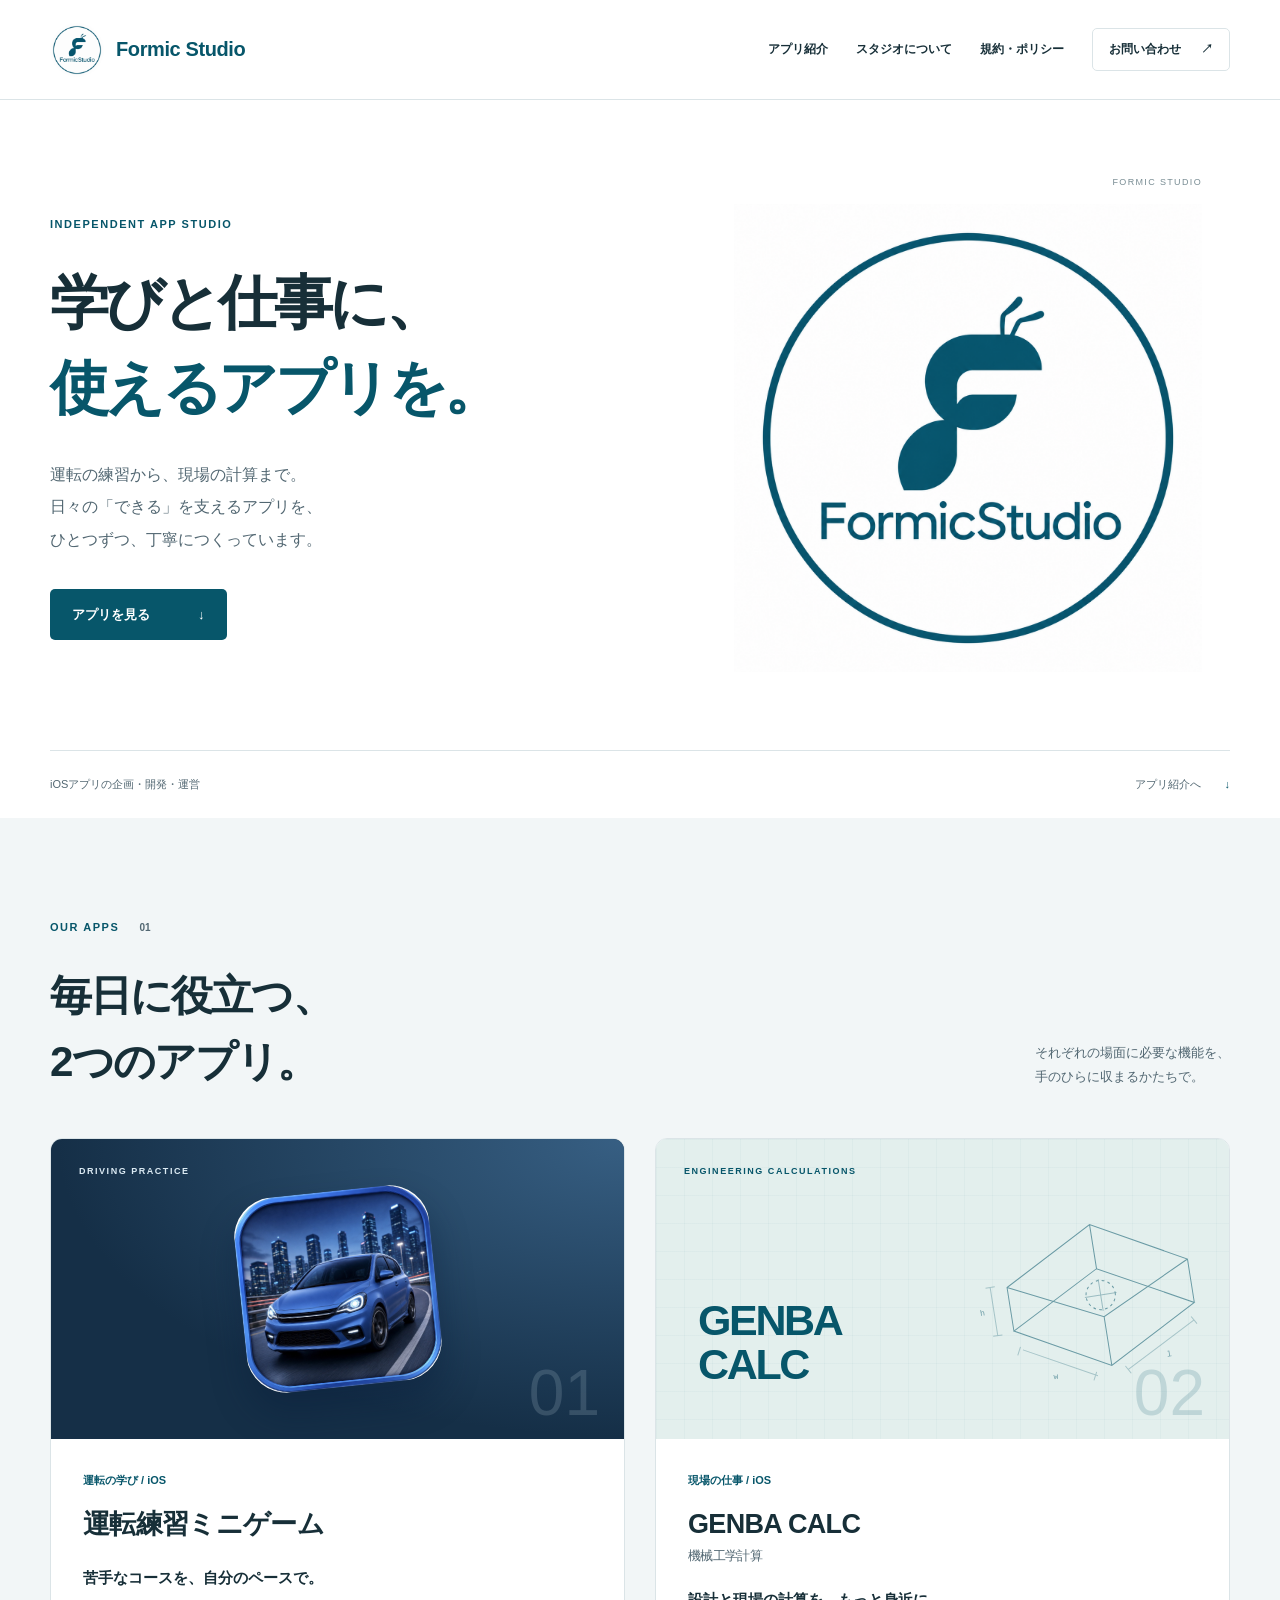
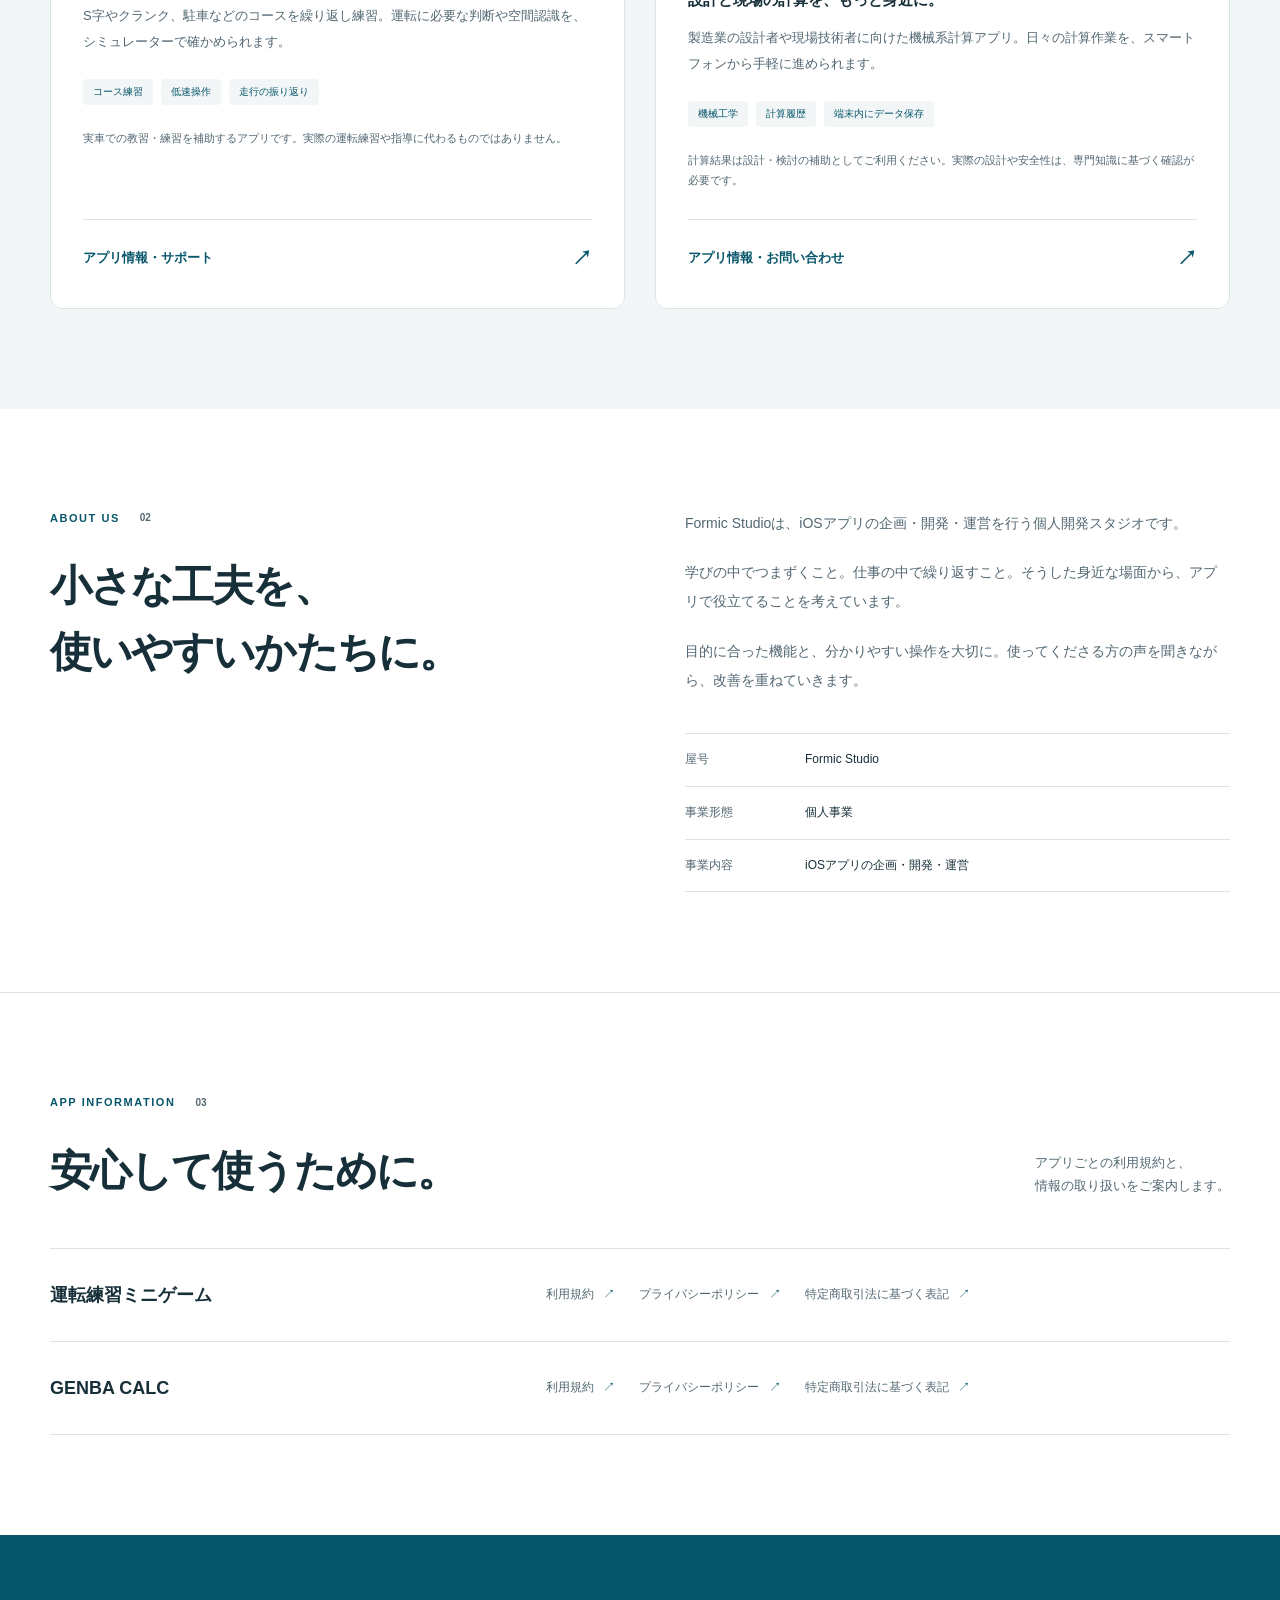
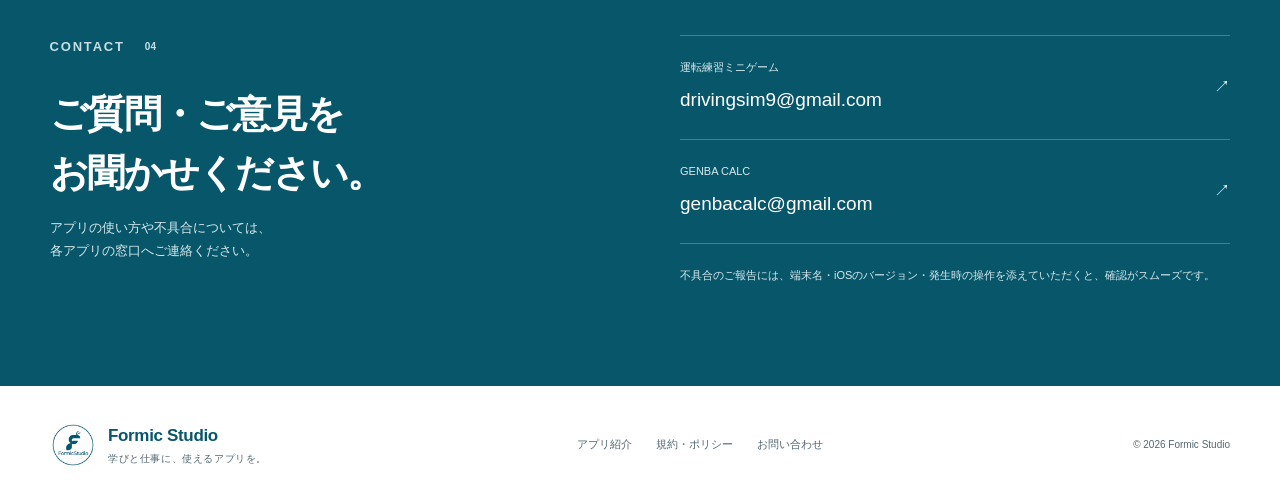
==== commit 66131734: "警備な修正" ====
--- a/index.html
+++ b/index.html
@@ -20,7 +20,7 @@
   <header class="site-header" data-header>
     <a class="brand" href="index.html" aria-label="Formic Studio ホーム">
       <img class="brand-logo" src="assets/formic-studio-logo.png" alt="" width="64" height="64">
-      <span>Formic Studio<small>アプリ開発スタジオ</small></span>
+      <span>Formic Studio</span>
     </a>
     <button class="menu-button" type="button" aria-expanded="false" aria-controls="site-nav" data-menu-button>
       <span class="sr-only">メニューを開く</span><span></span><span></span>
@@ -42,9 +42,8 @@
         <a class="button button-primary" href="#product">アプリを見る <span aria-hidden="true">↓</span></a>
       </div>
       <figure class="hero-art">
-        <span class="art-coordinate" aria-hidden="true">FORMIC / STUDIO</span>
+        <span class="art-coordinate" aria-hidden="true">FORMIC STUDIO</span>
         <img src="assets/formic-studio-logo.png" alt="円の中に、触角を持つFのシンボルとFormicStudioの文字を配したロゴ" width="1254" height="1254" fetchpriority="high">
-        <figcaption>小さな工夫を、日々の力に。</figcaption>
       </figure>
       <div class="hero-bottom"><span>iOSアプリの企画・開発・運営</span><a href="#product">アプリ紹介へ <span aria-hidden="true">↓</span></a></div>
     </section>
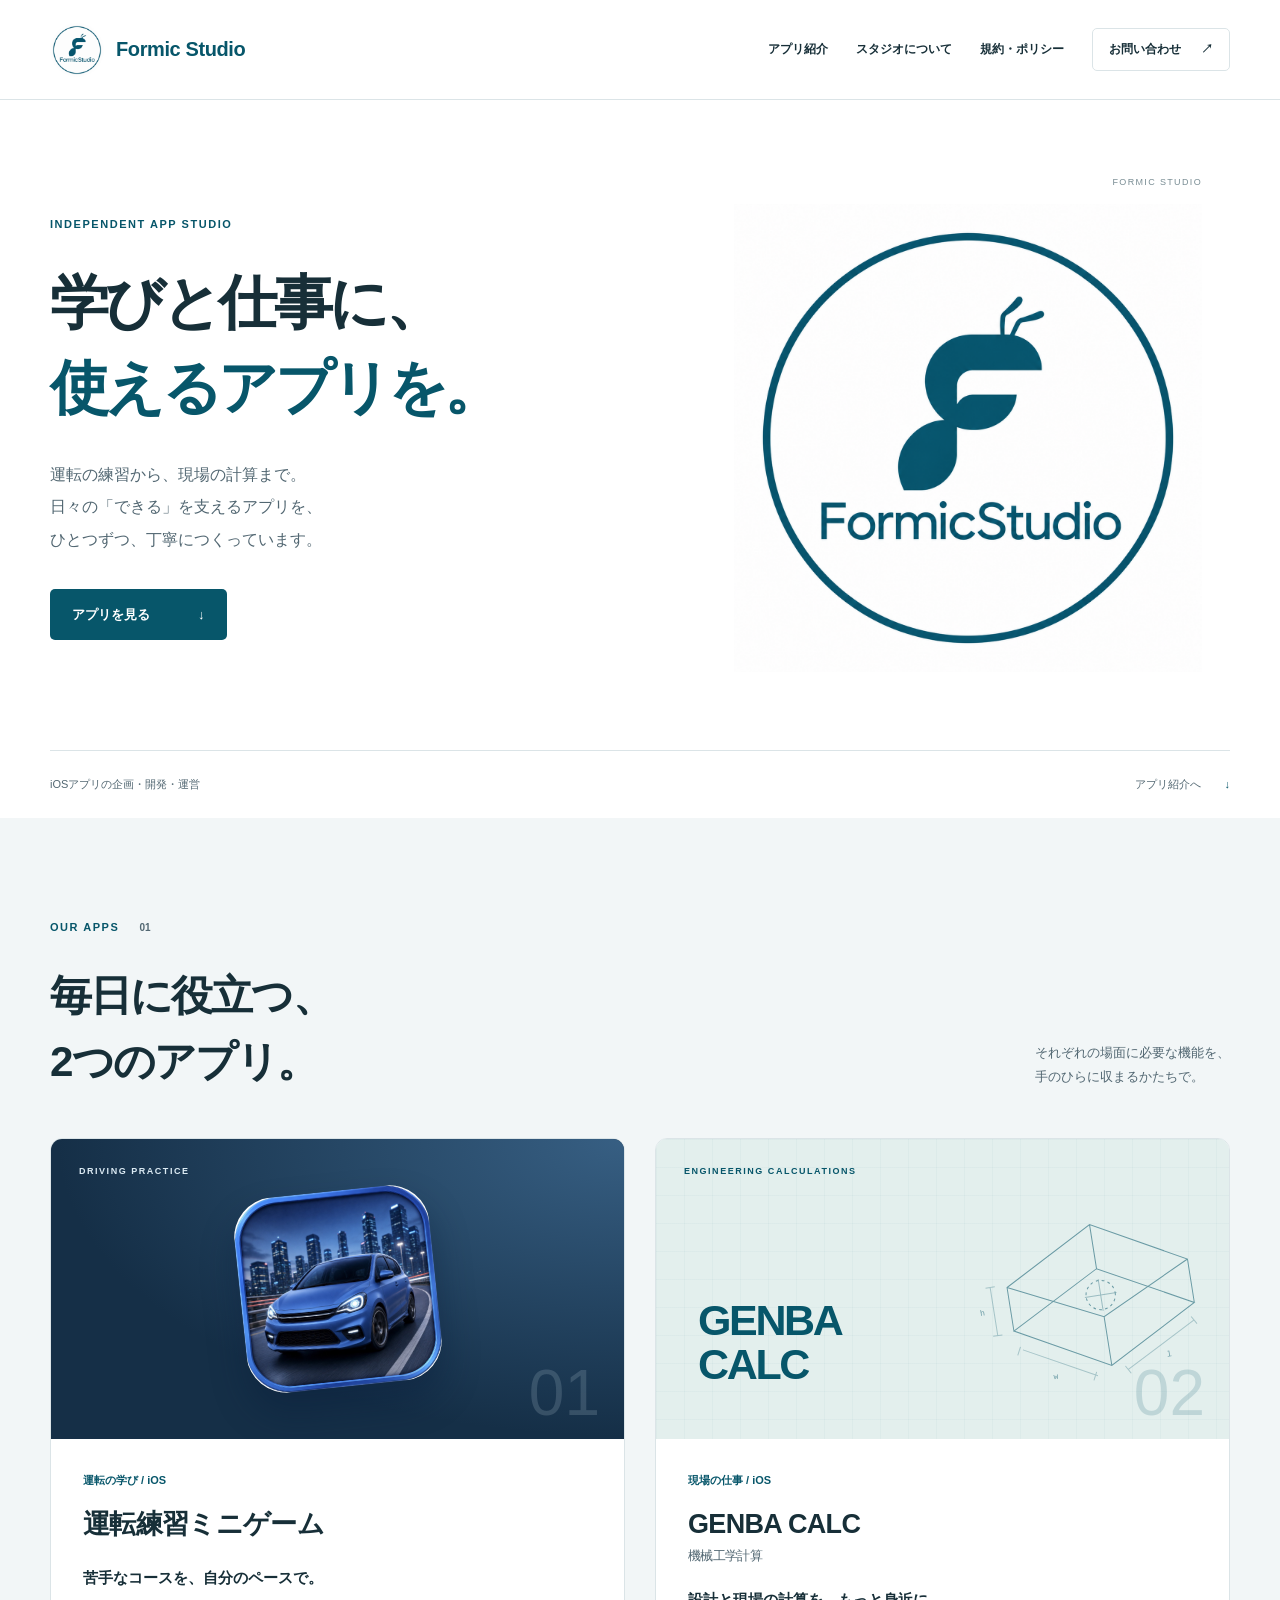
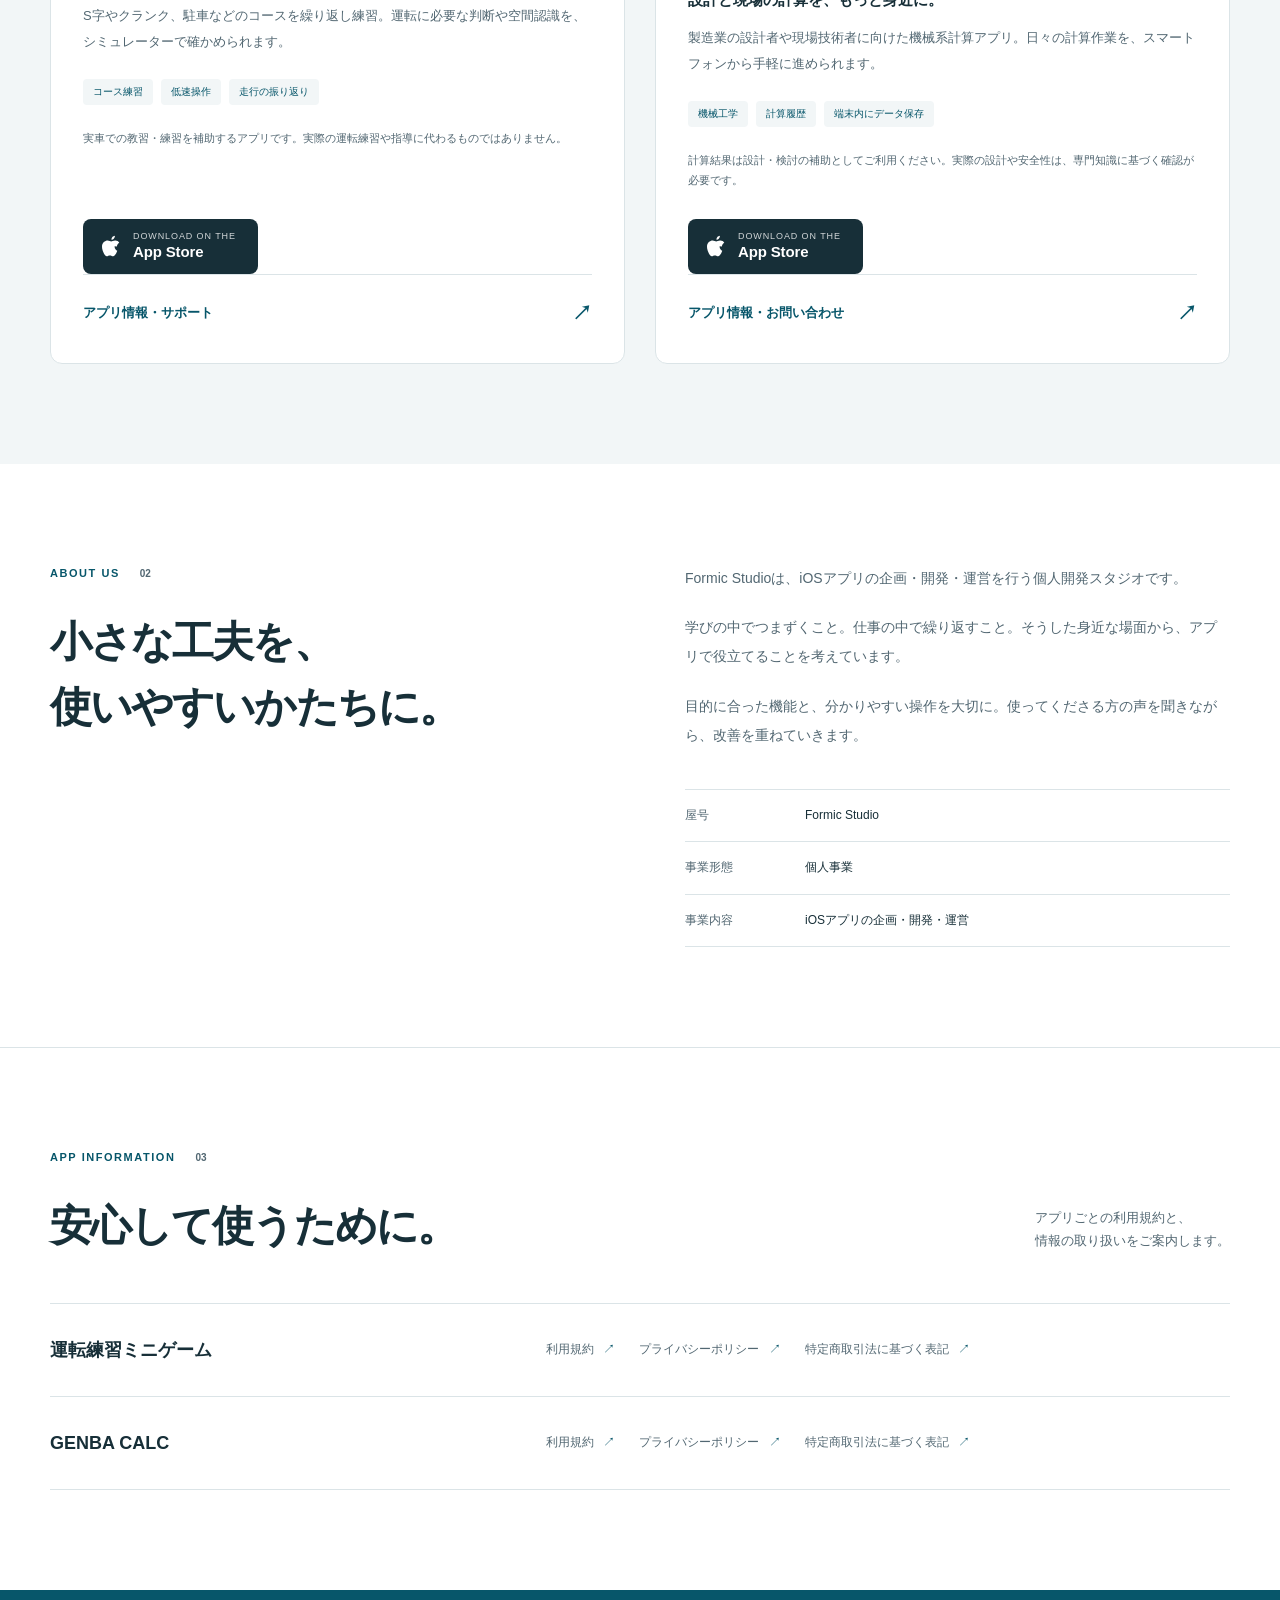
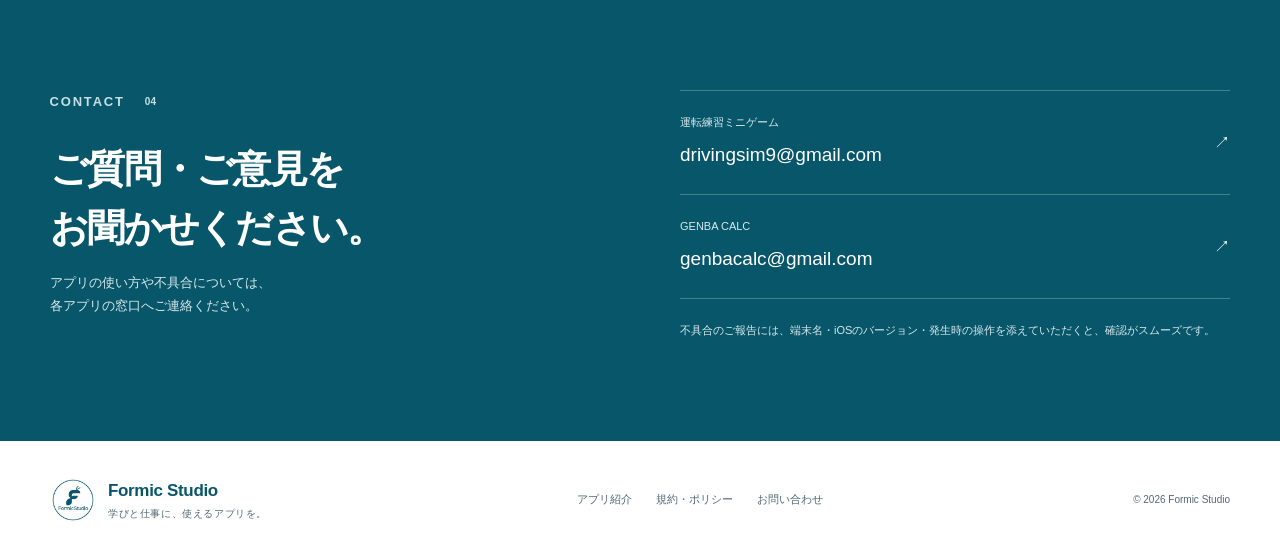
==== commit 979e9ada: "App Store へのリンクを追加しました" ====
--- a/index.html
+++ b/index.html
@@ -12,7 +12,7 @@
   <meta property="og:image" content="https://formicstudio.jp/assets/formic-studio-logo.png">
   <title>Formic Studio | 学びと仕事に、使えるアプリを。</title>
   <link rel="icon" type="image/png" href="assets/formic-studio-logo.png">
-  <link rel="stylesheet" href="styles.css?v=2">
+  <link rel="stylesheet" href="styles.css?v=3">
   <script src="main.js?v=2" defer></script>
 </head>
 <body class="home">
@@ -68,7 +68,13 @@
               <p class="app-description">S字やクランク、駐車などのコースを繰り返し練習。運転に必要な判断や空間認識を、シミュレーターで確かめられます。</p>
               <ul class="app-tags" aria-label="アプリの特長"><li>コース練習</li><li>低速操作</li><li>走行の振り返り</li></ul>
               <p class="app-notice">実車での教習・練習を補助するアプリです。実際の運転練習や指導に代わるものではありません。</p>
-              <a class="card-link" href="apps/driving-sim/">アプリ情報・サポート <span aria-hidden="true">↗</span></a>
+              <div class="app-card-actions">
+                <a class="appstore-link" href="https://apps.apple.com/jp/app/%E9%81%8B%E8%BB%A2%E7%B7%B4%E7%BF%92%E3%83%9F%E3%83%8B%E3%82%B2%E3%83%BC%E3%83%A0/id6770028233" target="_blank" rel="noopener">
+                  <svg viewBox="0 0 384 512" aria-hidden="true"><path d="M318.7 268.7c-.2-36.7 16.4-64.4 49.5-84.3-18.5-26.9-46.6-41.7-83.7-44.5-35.1-2.8-73.6 20.5-87.7 20.5-14.9 0-49-19.5-75.7-19.5C64.5 141.9 0 184.8 0 272.1c0 25.7 4.7 52.3 14.1 79.7 12.6 36 45.7 122.5 88.8 121.2 22.6-.5 38.6-16.1 68-16.1 28.5 0 43.3 16.6 68 16.6 43.5-.6 74.5-78.7 86.6-114.9-57.9-27.4-56.8-95.2-56.8-98.3zm-62.8-174.4c21.3-25.3 19.4-48.3 18.8-56.6-18.9 1.1-40.8 12.9-53.3 27.4-13.8 15.5-21.9 34.7-20.2 56.2 20.5 1.6 39.2-8.9 54.7-27z"/></svg>
+                  <span><small>DOWNLOAD ON THE</small><strong>App Store</strong></span>
+                </a>
+                <a class="card-link" href="apps/driving-sim/">アプリ情報・サポート <span aria-hidden="true">↗</span></a>
+              </div>
             </div>
           </article>
           <article class="app-card reveal">
@@ -93,7 +99,13 @@
               <p class="app-description">製造業の設計者や現場技術者に向けた機械系計算アプリ。日々の計算作業を、スマートフォンから手軽に進められます。</p>
               <ul class="app-tags" aria-label="アプリの特長"><li>機械工学</li><li>計算履歴</li><li>端末内にデータ保存</li></ul>
               <p class="app-notice">計算結果は設計・検討の補助としてご利用ください。実際の設計や安全性は、専門知識に基づく確認が必要です。</p>
-              <a class="card-link" href="apps/genba-calc/">アプリ情報・お問い合わせ <span aria-hidden="true">↗</span></a>
+              <div class="app-card-actions">
+                <a class="appstore-link" href="https://apps.apple.com/jp/app/genba-calc-%E6%A9%9F%E6%A2%B0%E5%B7%A5%E5%AD%A6%E8%A8%88%E7%AE%97/id6761906378" target="_blank" rel="noopener">
+                  <svg viewBox="0 0 384 512" aria-hidden="true"><path d="M318.7 268.7c-.2-36.7 16.4-64.4 49.5-84.3-18.5-26.9-46.6-41.7-83.7-44.5-35.1-2.8-73.6 20.5-87.7 20.5-14.9 0-49-19.5-75.7-19.5C64.5 141.9 0 184.8 0 272.1c0 25.7 4.7 52.3 14.1 79.7 12.6 36 45.7 122.5 88.8 121.2 22.6-.5 38.6-16.1 68-16.1 28.5 0 43.3 16.6 68 16.6 43.5-.6 74.5-78.7 86.6-114.9-57.9-27.4-56.8-95.2-56.8-98.3zm-62.8-174.4c21.3-25.3 19.4-48.3 18.8-56.6-18.9 1.1-40.8 12.9-53.3 27.4-13.8 15.5-21.9 34.7-20.2 56.2 20.5 1.6 39.2-8.9 54.7-27z"/></svg>
+                  <span><small>DOWNLOAD ON THE</small><strong>App Store</strong></span>
+                </a>
+                <a class="card-link" href="apps/genba-calc/">アプリ情報・お問い合わせ <span aria-hidden="true">↗</span></a>
+              </div>
             </div>
           </article>
         </div>
--- a/styles.css
+++ b/styles.css
@@ -77,6 +77,13 @@
 .card-link { display: flex; justify-content: space-between; align-items: center; gap: 15px; margin-top: auto; padding-top: 20px; border-top: 1px solid var(--line); color: var(--accent); font-size: 13px; font-weight: 650; text-decoration: none; }
 .card-link span { font-size: 20px; }
 .card-link:hover { text-decoration: underline; }
+.app-card-actions { margin-top: auto; }
+.appstore-link { display: inline-flex; align-items: center; gap: 12px; padding: 12px 22px 12px 18px; border-radius: 8px; color: white; background: var(--ink); text-decoration: none; line-height: 1.3; transition: background .2s, transform .2s; }
+.appstore-link svg { flex: none; width: 20px; height: 24px; fill: currentColor; }
+.appstore-link strong { display: block; font-size: 15px; font-weight: 650; letter-spacing: -.01em; }
+.appstore-link small { display: block; font-size: 9px; font-weight: 500; letter-spacing: .1em; opacity: .8; }
+.appstore-link:hover { background: #000; transform: translateY(-2px); }
+.page-hero .appstore-link { margin-top: 28px; }
 .about-grid { display: grid; grid-template-columns: 1fr 1fr; gap: 90px; }
 .about-copy > p { margin: 0 0 20px; color: var(--ink-soft); font-size: 14px; line-height: 2.1; }
 .studio-data { margin: 38px 0 0; border-top: 1px solid var(--line); }
@@ -115,7 +122,7 @@
 .page-hero { max-width: 900px; margin: auto; padding: 70px 28px 48px; border-bottom: 1px solid var(--line); }
 .page-hero h1 { margin: 0; font-size: clamp(34px,5vw,56px); line-height: 1.5; letter-spacing: -.045em; }
 .page-hero h1 .app-subtitle { margin-top: 10px; font-size: 18px; letter-spacing: 0; }
-.page-hero p:last-child { max-width: 640px; margin-top: 24px; color: var(--ink-soft); font-size: 14px; }
+.page-hero p:not(.eyebrow) { max-width: 640px; margin-top: 24px; margin-bottom: 0; color: var(--ink-soft); font-size: 14px; }
 .document { max-width: 900px; margin: auto; padding: 48px 28px 90px; }
 .document section { margin-bottom: 45px; }
 .document h2 { margin: 0 0 18px; padding-bottom: 12px; border-bottom: 1px solid var(--line); font-size: 21px; }
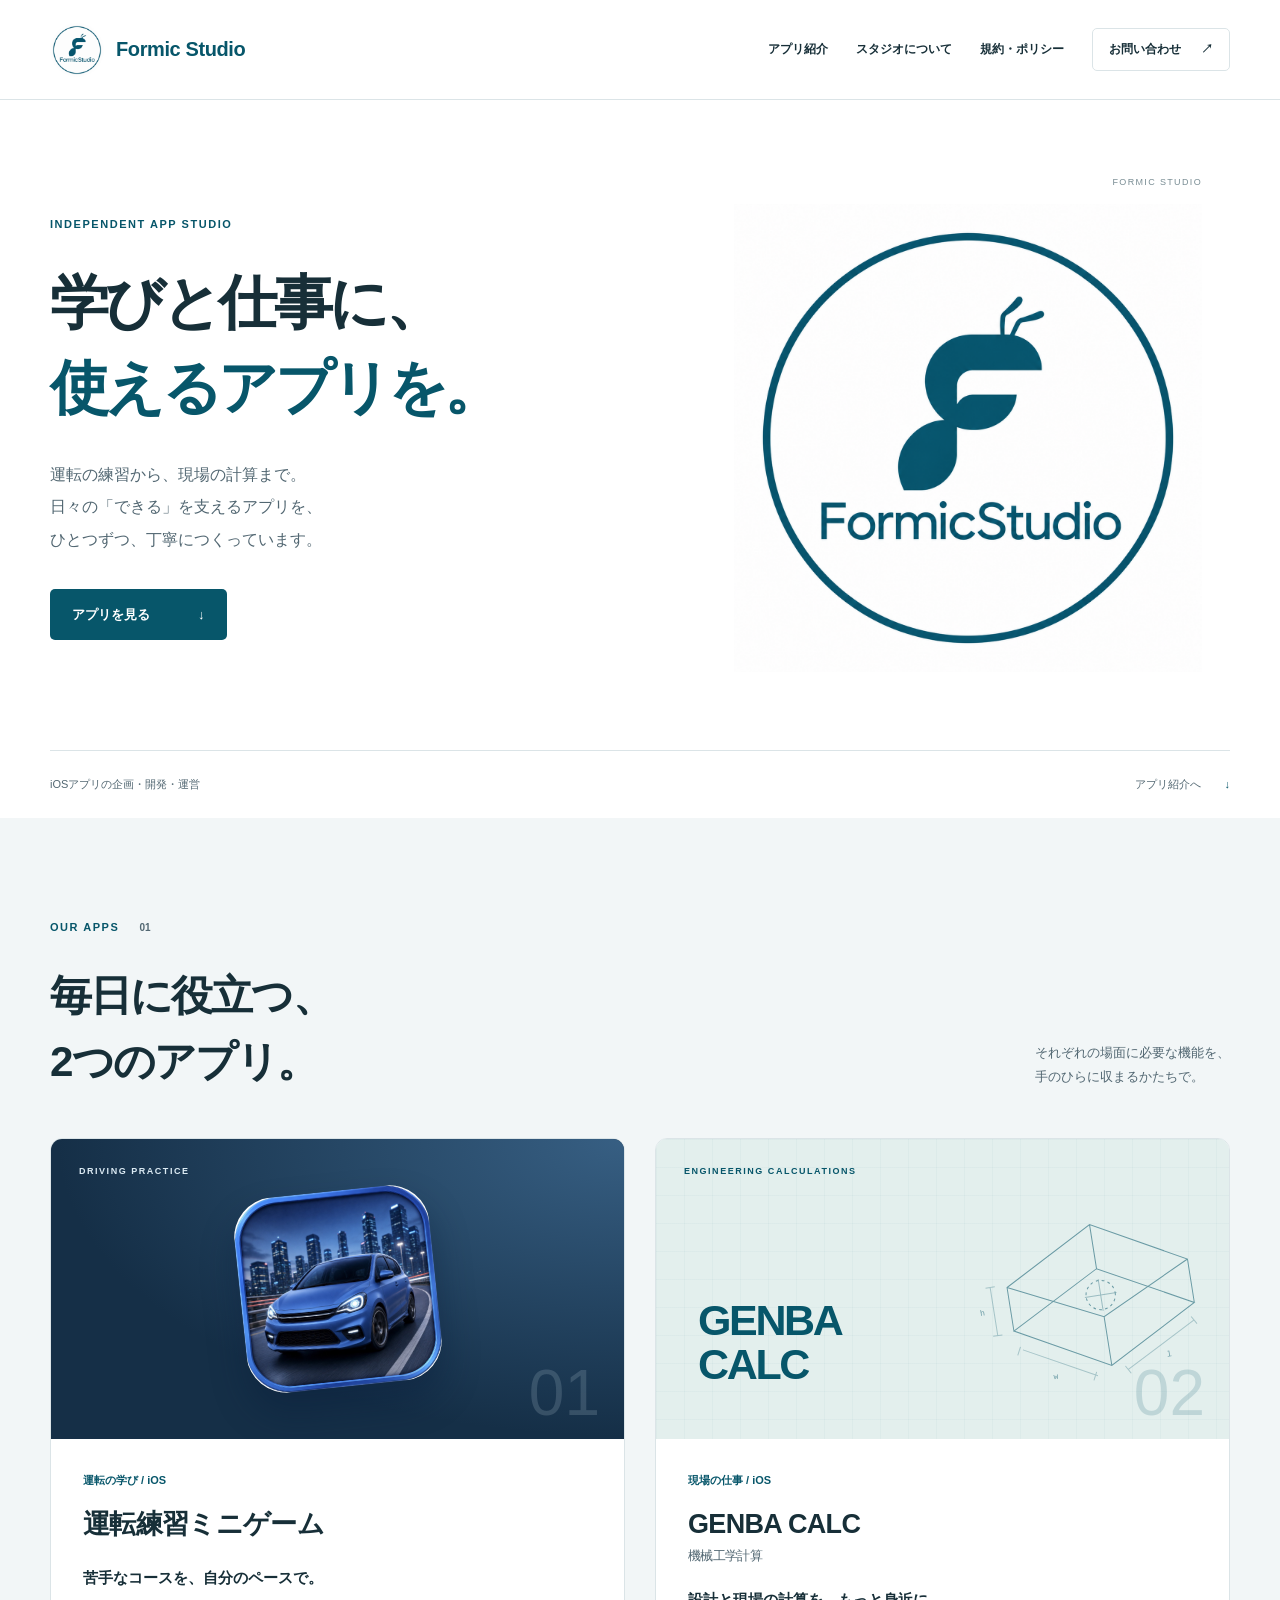
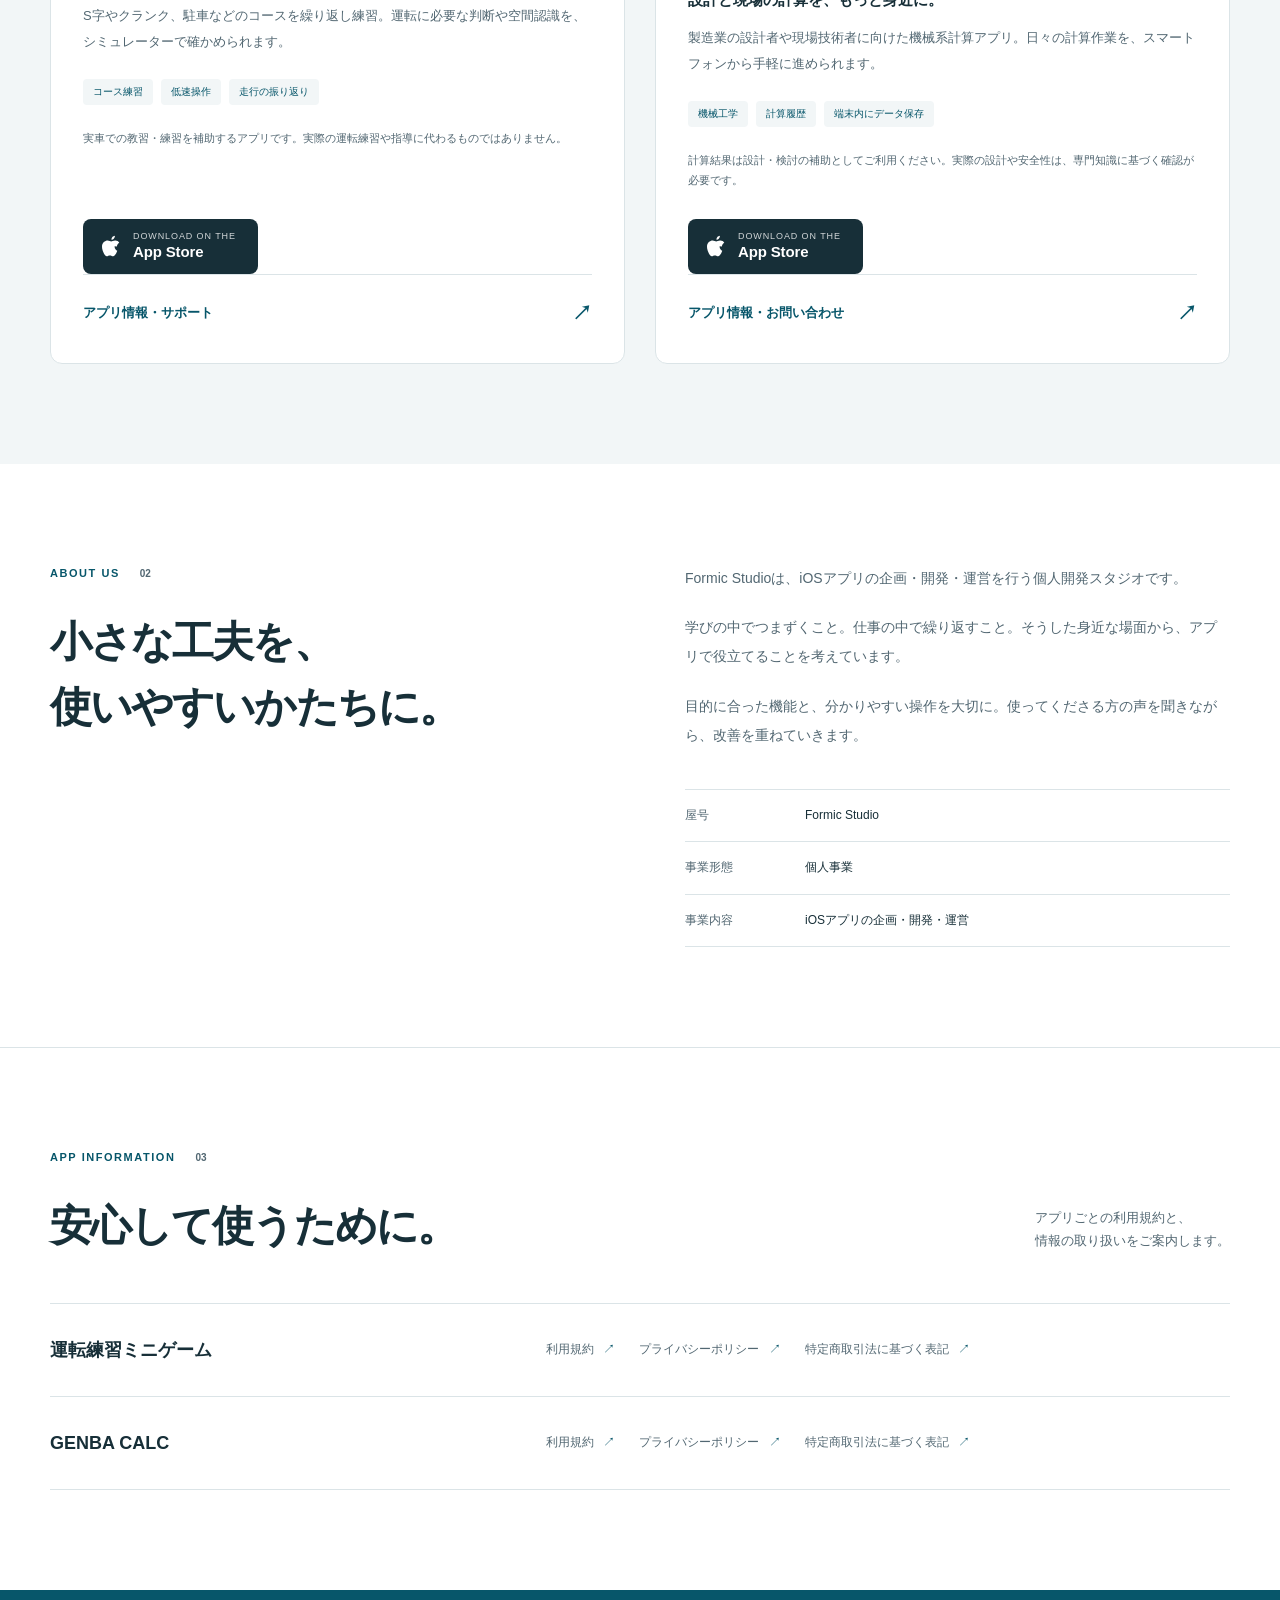
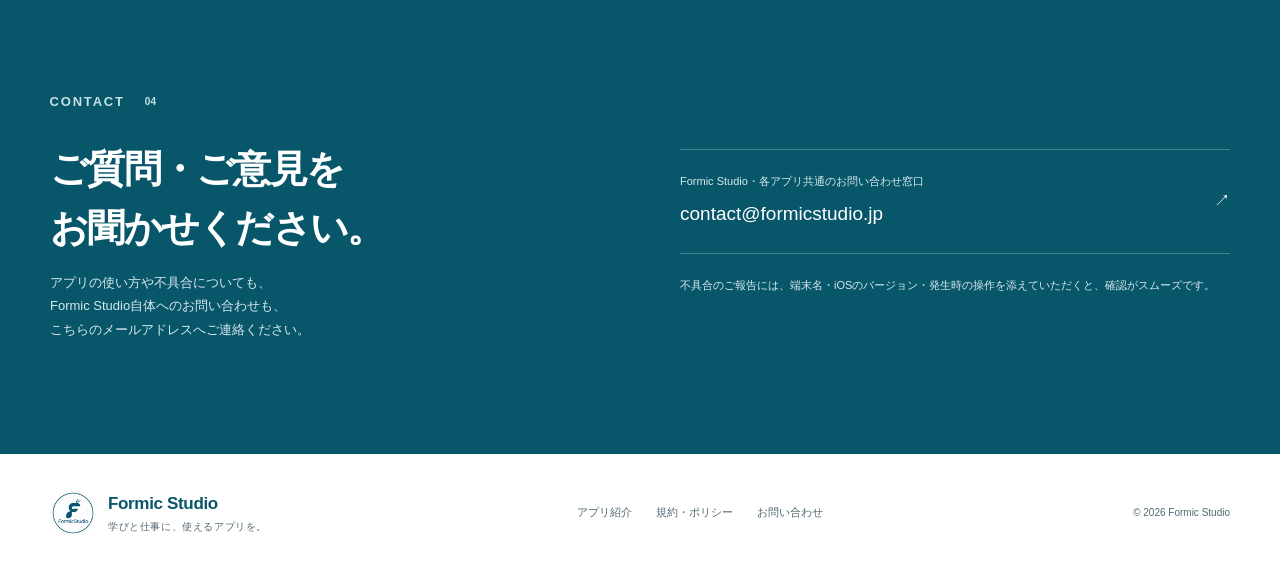
==== commit 1d973ae9: "全ページの連絡先とメールリンクを `contact@formicstudio.jp` に統一しました。" ====
--- a/index.html
+++ b/index.html
@@ -136,10 +136,9 @@
 
     <section id="contact" class="contact-section section-pad" aria-labelledby="contact-title">
       <div class="container contact-grid">
-        <div class="reveal"><p class="eyebrow">CONTACT <span>04</span></p><h2 id="contact-title">ご質問・ご意見を<br>お聞かせください。</h2><p>アプリの使い方や不具合については、<br>各アプリの窓口へご連絡ください。</p></div>
+        <div class="reveal"><p class="eyebrow">CONTACT <span>04</span></p><h2 id="contact-title">ご質問・ご意見を<br>お聞かせください。</h2><p>アプリの使い方や不具合についても、<br>Formic Studio自体へのお問い合わせも、<br>こちらのメールアドレスへご連絡ください。</p></div>
         <div class="contact-options reveal">
-          <a href="mailto:drivingsim9@gmail.com"><span><small>運転練習ミニゲーム</small><strong>drivingsim9@gmail.com</strong></span><span aria-hidden="true">↗</span></a>
-          <a href="mailto:genbacalc@gmail.com"><span><small>GENBA CALC</small><strong>genbacalc@gmail.com</strong></span><span aria-hidden="true">↗</span></a>
+          <a href="mailto:contact@formicstudio.jp"><span><small>Formic Studio・各アプリ共通のお問い合わせ窓口</small><strong>contact@formicstudio.jp</strong></span><span aria-hidden="true">↗</span></a>
           <p>不具合のご報告には、端末名・iOSのバージョン・発生時の操作を添えていただくと、確認がスムーズです。</p>
         </div>
       </div>
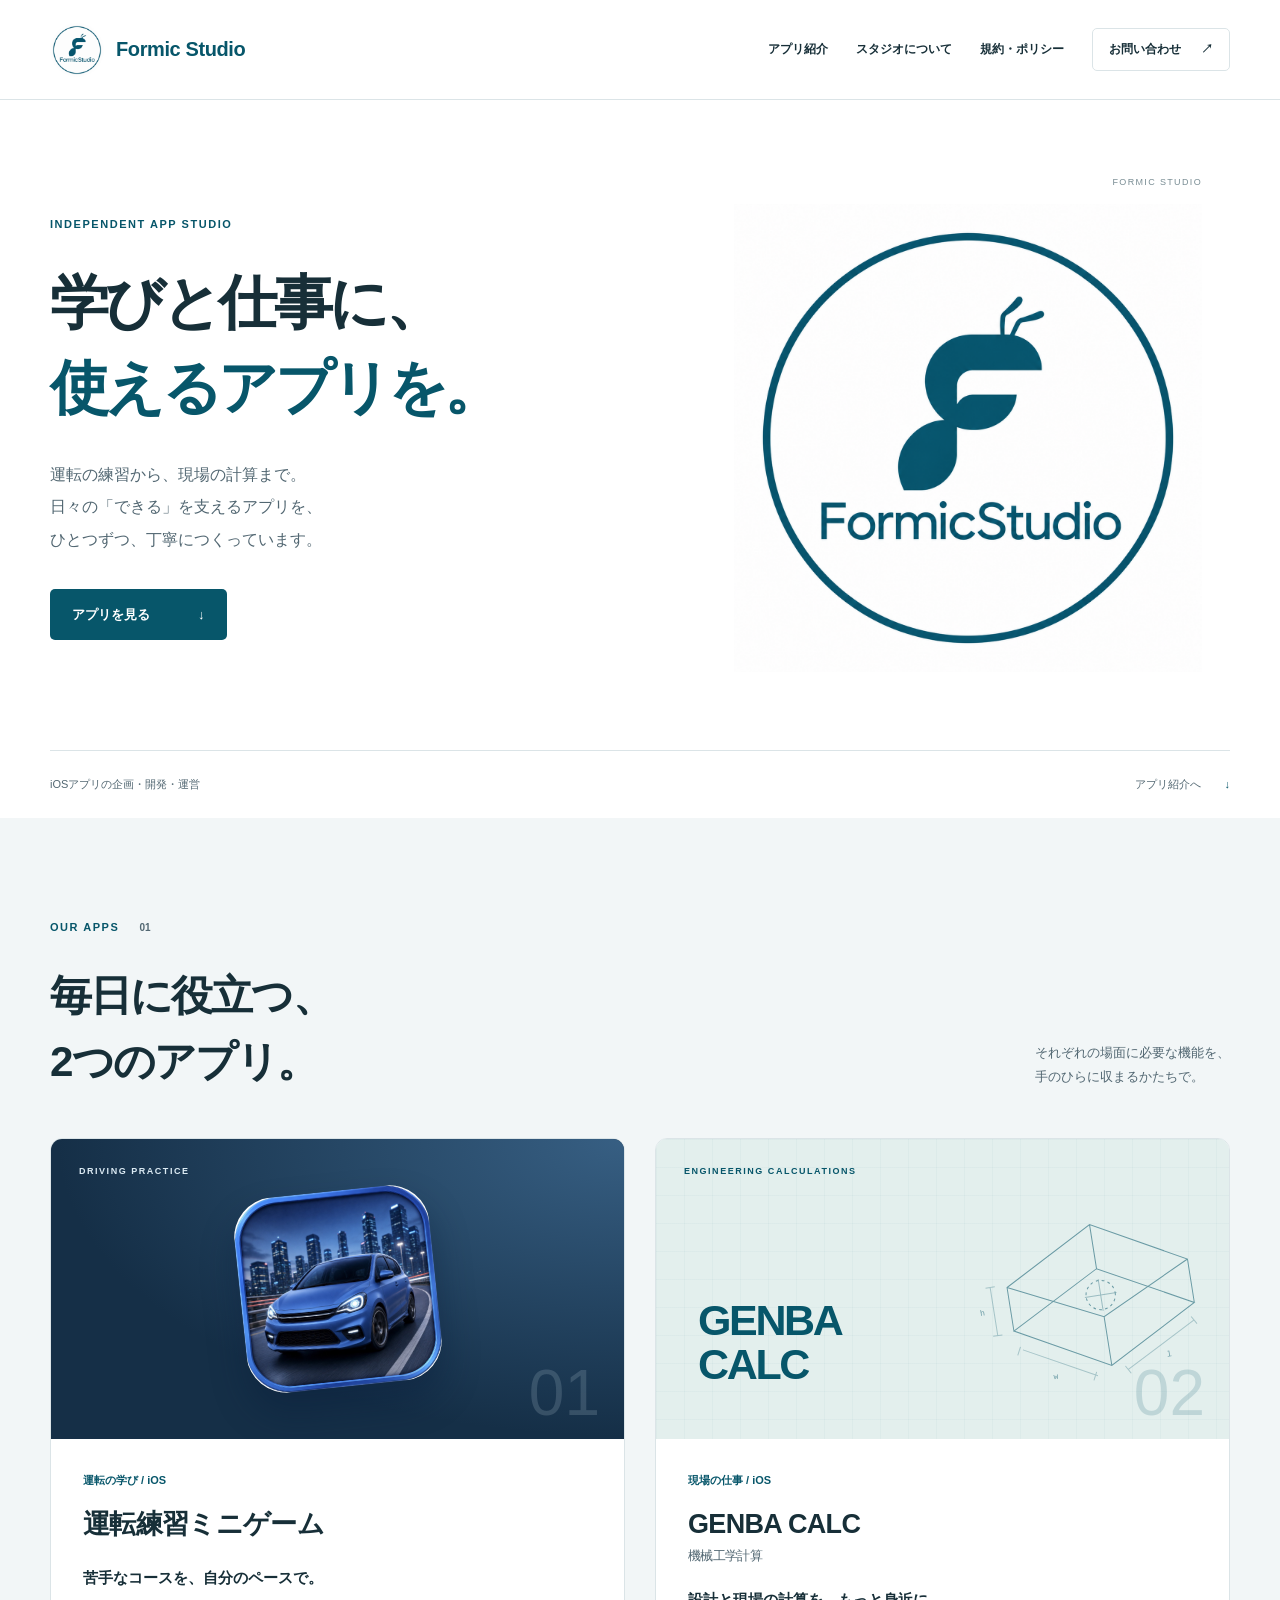
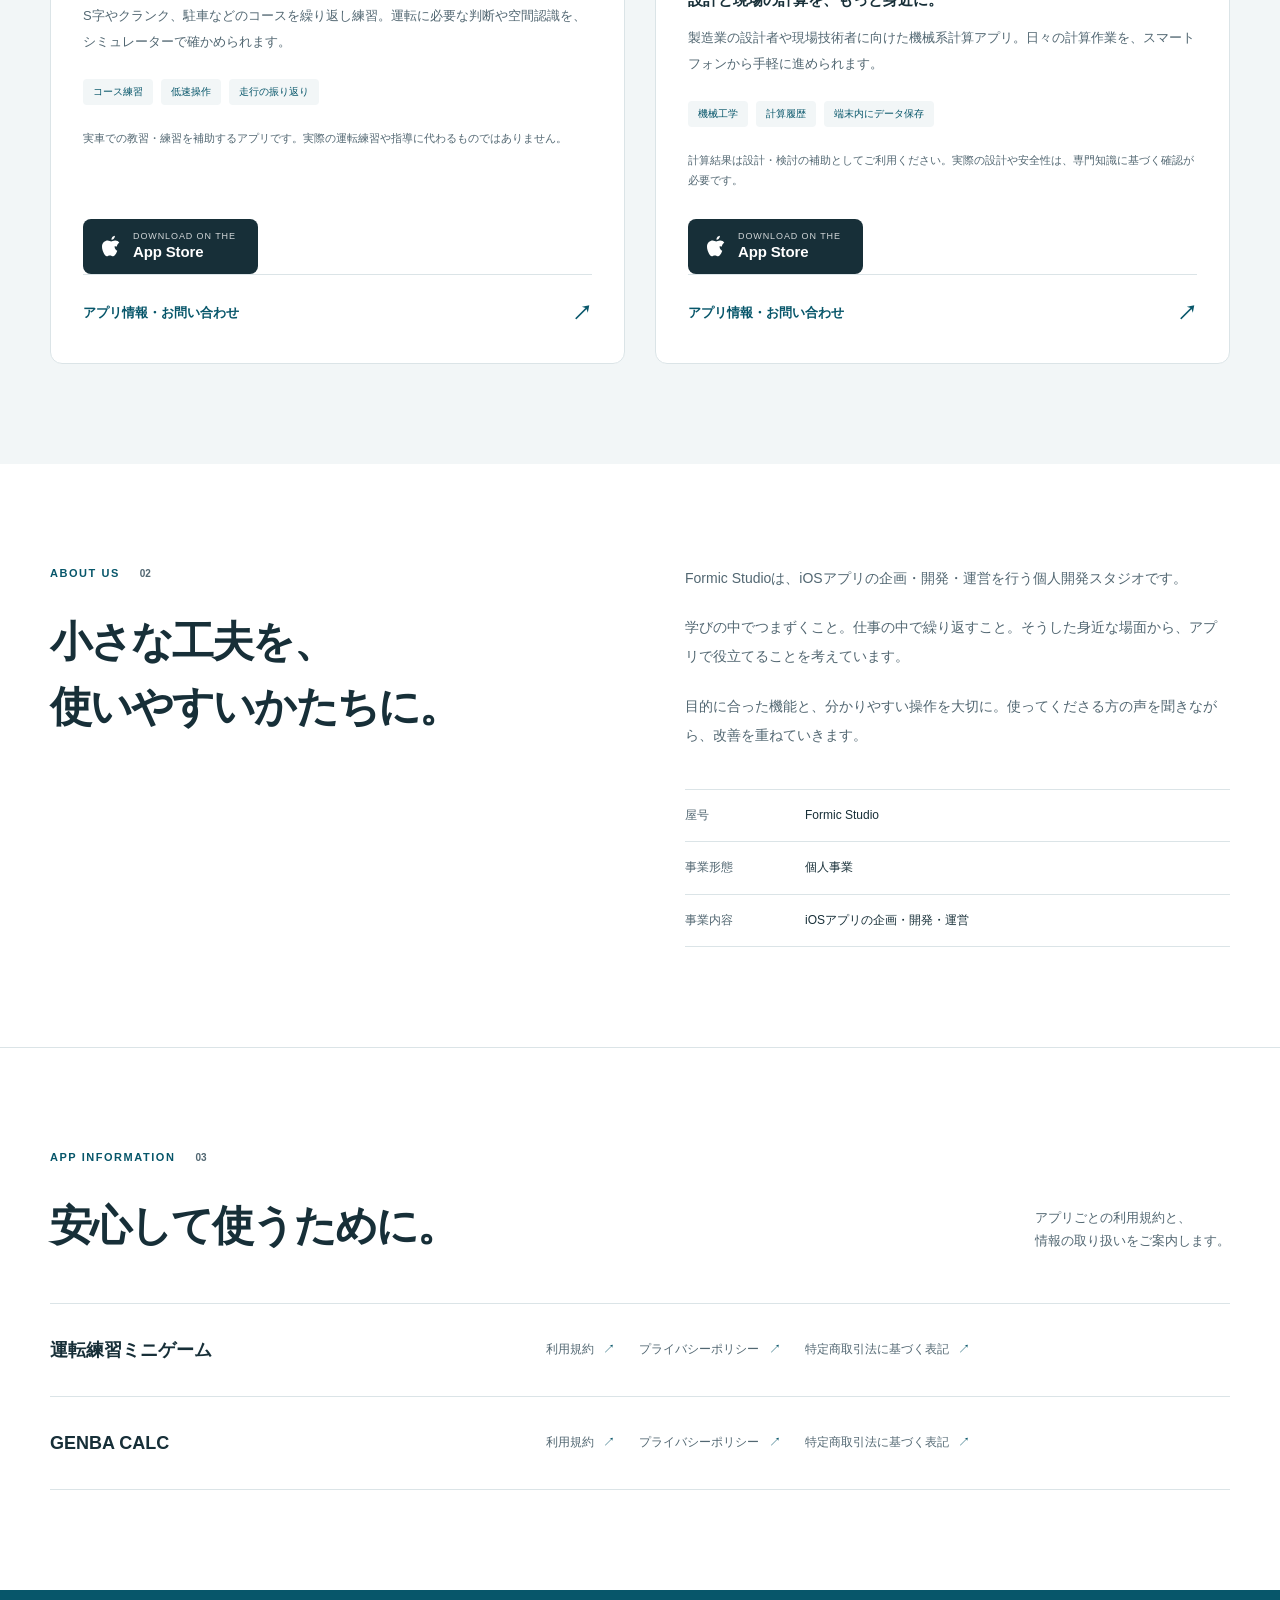
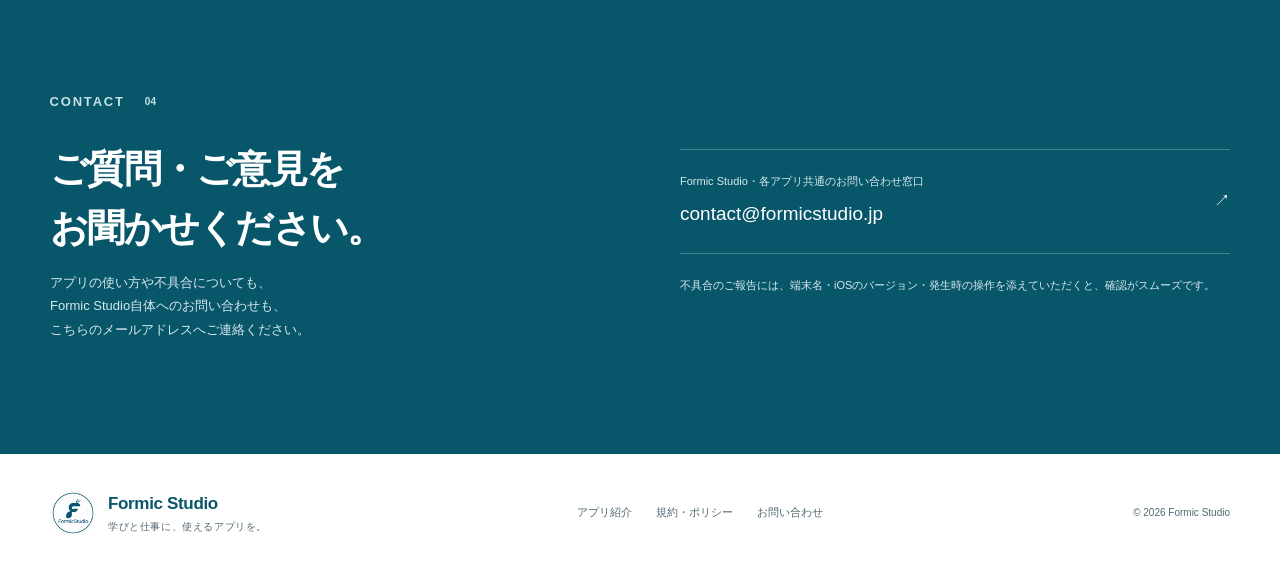
==== commit 6c710d2d: "軽微な修正" ====
--- a/index.html
+++ b/index.html
@@ -3,7 +3,7 @@
 <head>
   <meta charset="utf-8">
   <meta name="viewport" content="width=device-width, initial-scale=1">
-  <meta name="description" content="Formic Studioは、学びと仕事に役立つiOSアプリをつくる個人開発スタジオです。運転練習ミニゲーム、GENBA CALCの紹介・サポート・利用規約をご案内します。">
+  <meta name="description" content="Formic Studioは、学びと仕事に役立つiOSアプリをつくる個人開発スタジオです。運転練習ミニゲーム、GENBA CALCの紹介・お問い合わせ・利用規約をご案内します。">
   <meta name="theme-color" content="#07566a">
   <meta property="og:type" content="website">
   <meta property="og:title" content="Formic Studio | 学びと仕事に、使えるアプリを。">
@@ -73,7 +73,7 @@
                   <svg viewBox="0 0 384 512" aria-hidden="true"><path d="M318.7 268.7c-.2-36.7 16.4-64.4 49.5-84.3-18.5-26.9-46.6-41.7-83.7-44.5-35.1-2.8-73.6 20.5-87.7 20.5-14.9 0-49-19.5-75.7-19.5C64.5 141.9 0 184.8 0 272.1c0 25.7 4.7 52.3 14.1 79.7 12.6 36 45.7 122.5 88.8 121.2 22.6-.5 38.6-16.1 68-16.1 28.5 0 43.3 16.6 68 16.6 43.5-.6 74.5-78.7 86.6-114.9-57.9-27.4-56.8-95.2-56.8-98.3zm-62.8-174.4c21.3-25.3 19.4-48.3 18.8-56.6-18.9 1.1-40.8 12.9-53.3 27.4-13.8 15.5-21.9 34.7-20.2 56.2 20.5 1.6 39.2-8.9 54.7-27z"/></svg>
                   <span><small>DOWNLOAD ON THE</small><strong>App Store</strong></span>
                 </a>
-                <a class="card-link" href="apps/driving-sim/">アプリ情報・サポート <span aria-hidden="true">↗</span></a>
+                <a class="card-link" href="apps/driving-sim/">アプリ情報・お問い合わせ <span aria-hidden="true">↗</span></a>
               </div>
             </div>
           </article>
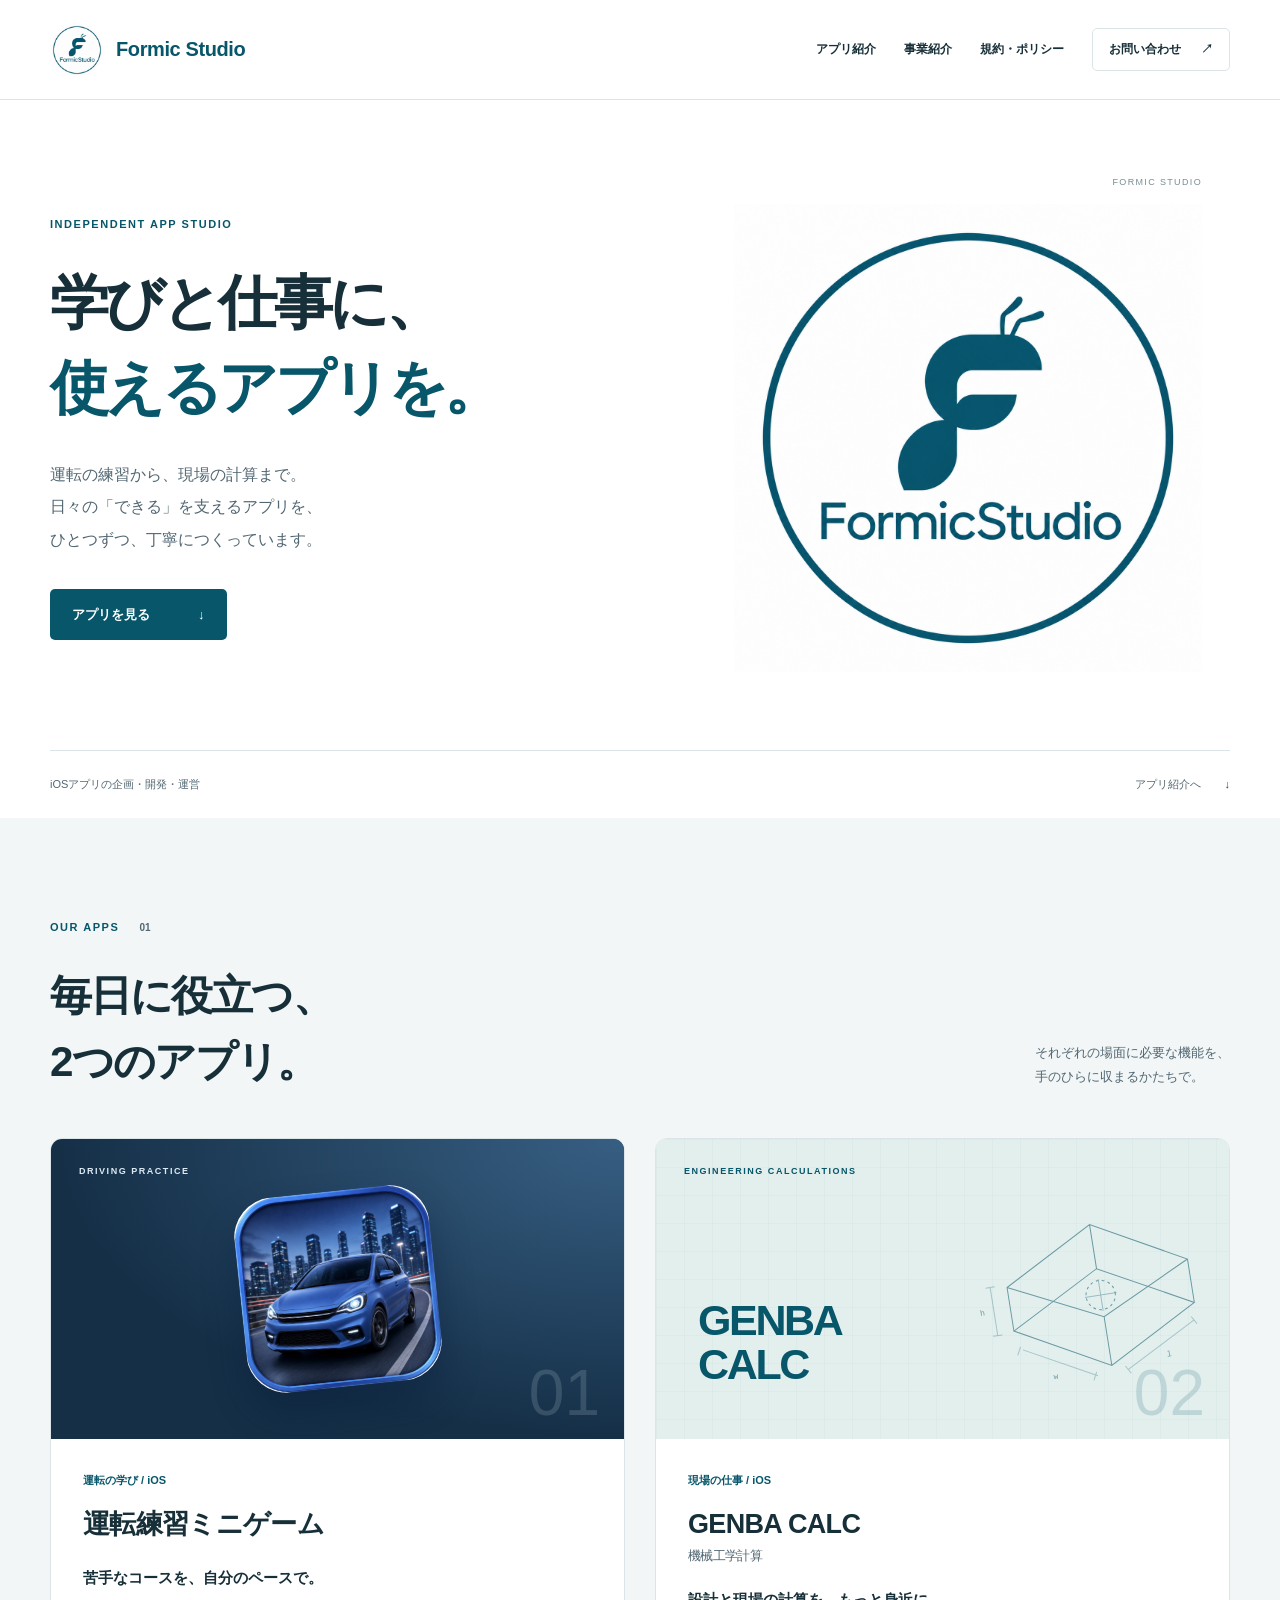
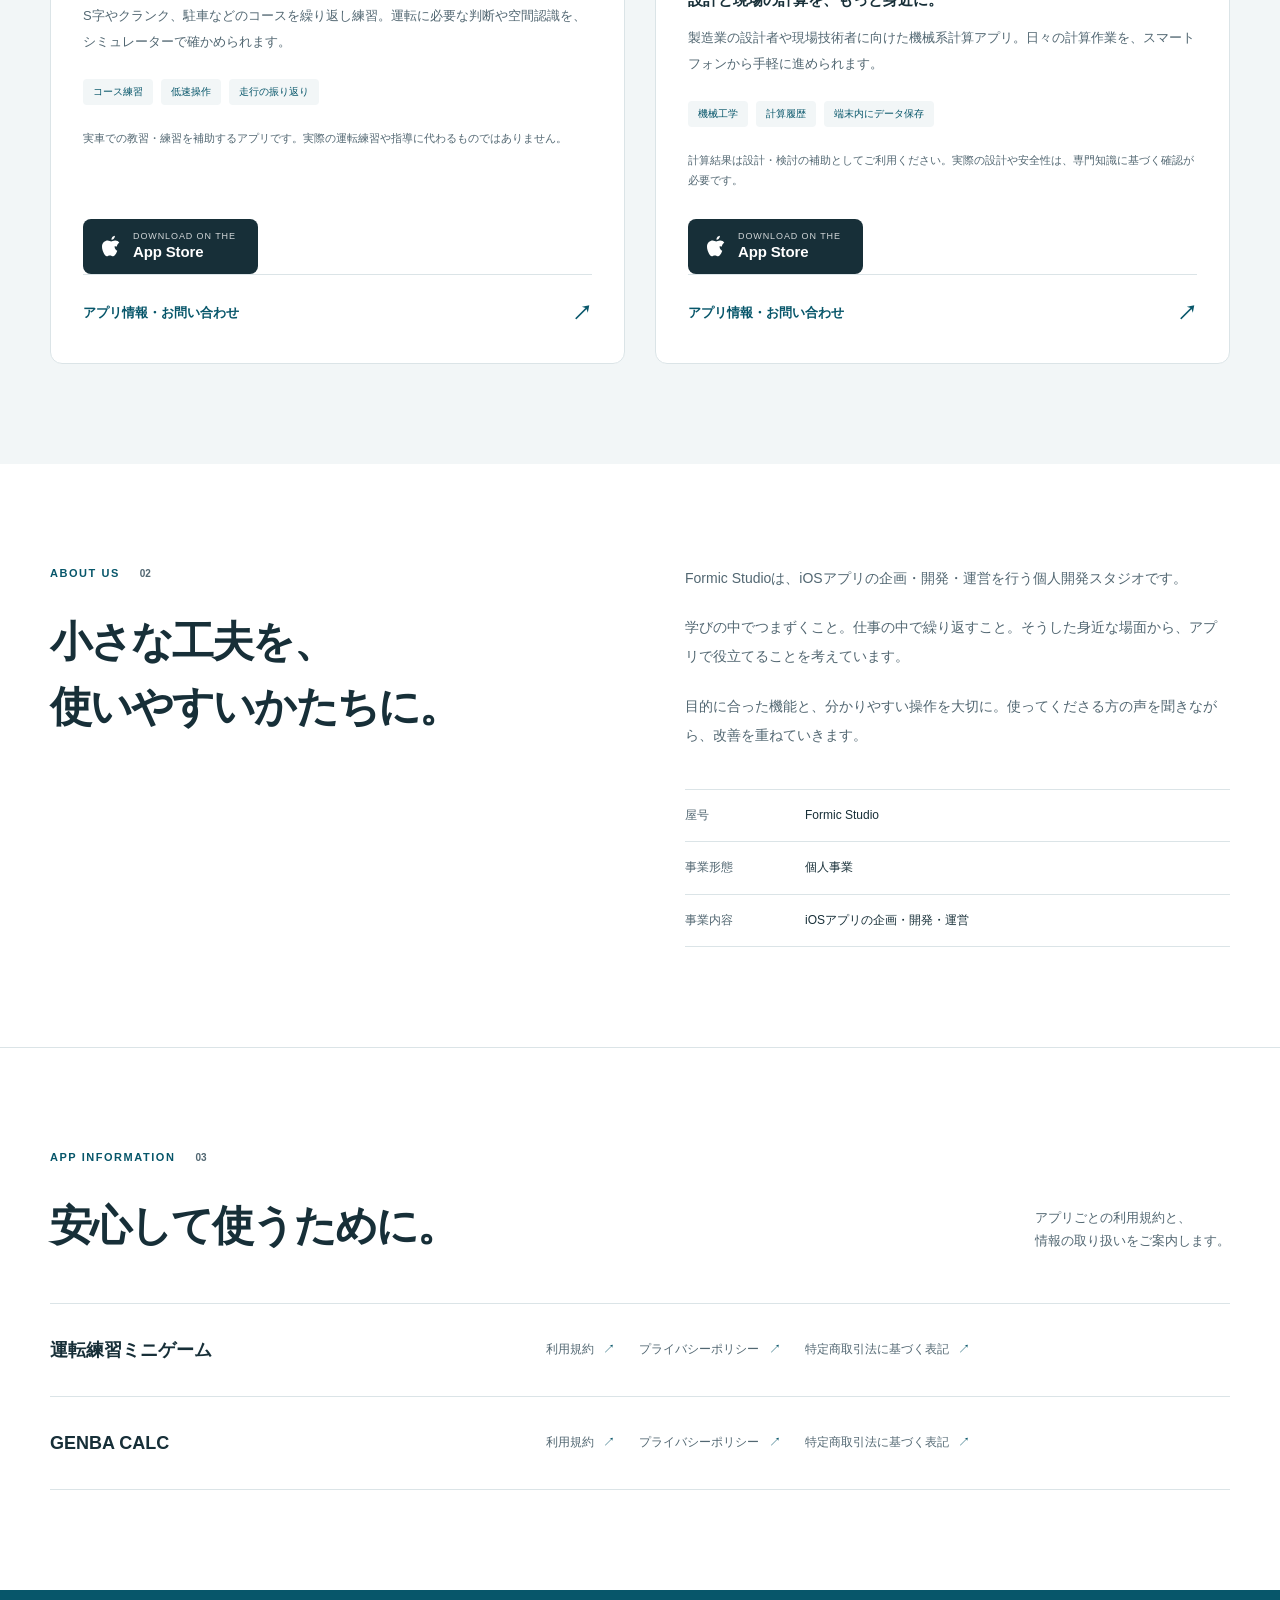
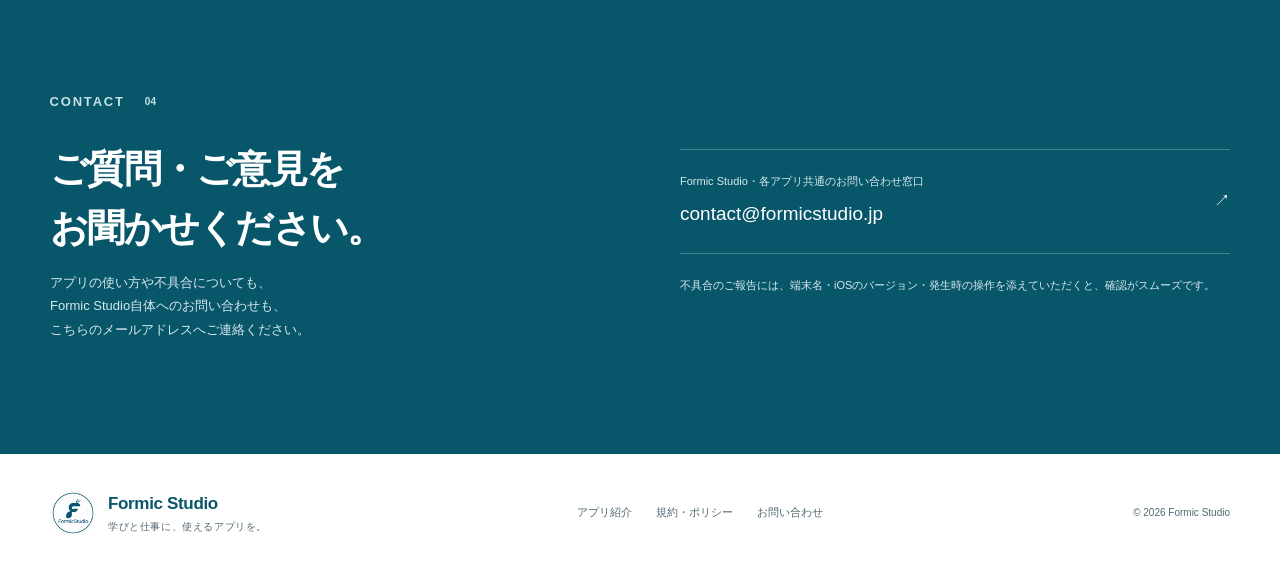
==== commit c71ecd6a: "軽微な修正" ====
--- a/index.html
+++ b/index.html
@@ -27,7 +27,7 @@
     </button>
     <nav id="site-nav" class="site-nav" aria-label="メインナビゲーション" data-nav>
       <a href="#product">アプリ紹介</a>
-      <a href="#about">スタジオについて</a>
+      <a href="#about">事業紹介</a>
       <a href="#app-documents">規約・ポリシー</a>
       <a class="nav-contact" href="#contact">お問い合わせ <span aria-hidden="true">↗</span></a>
     </nav>
